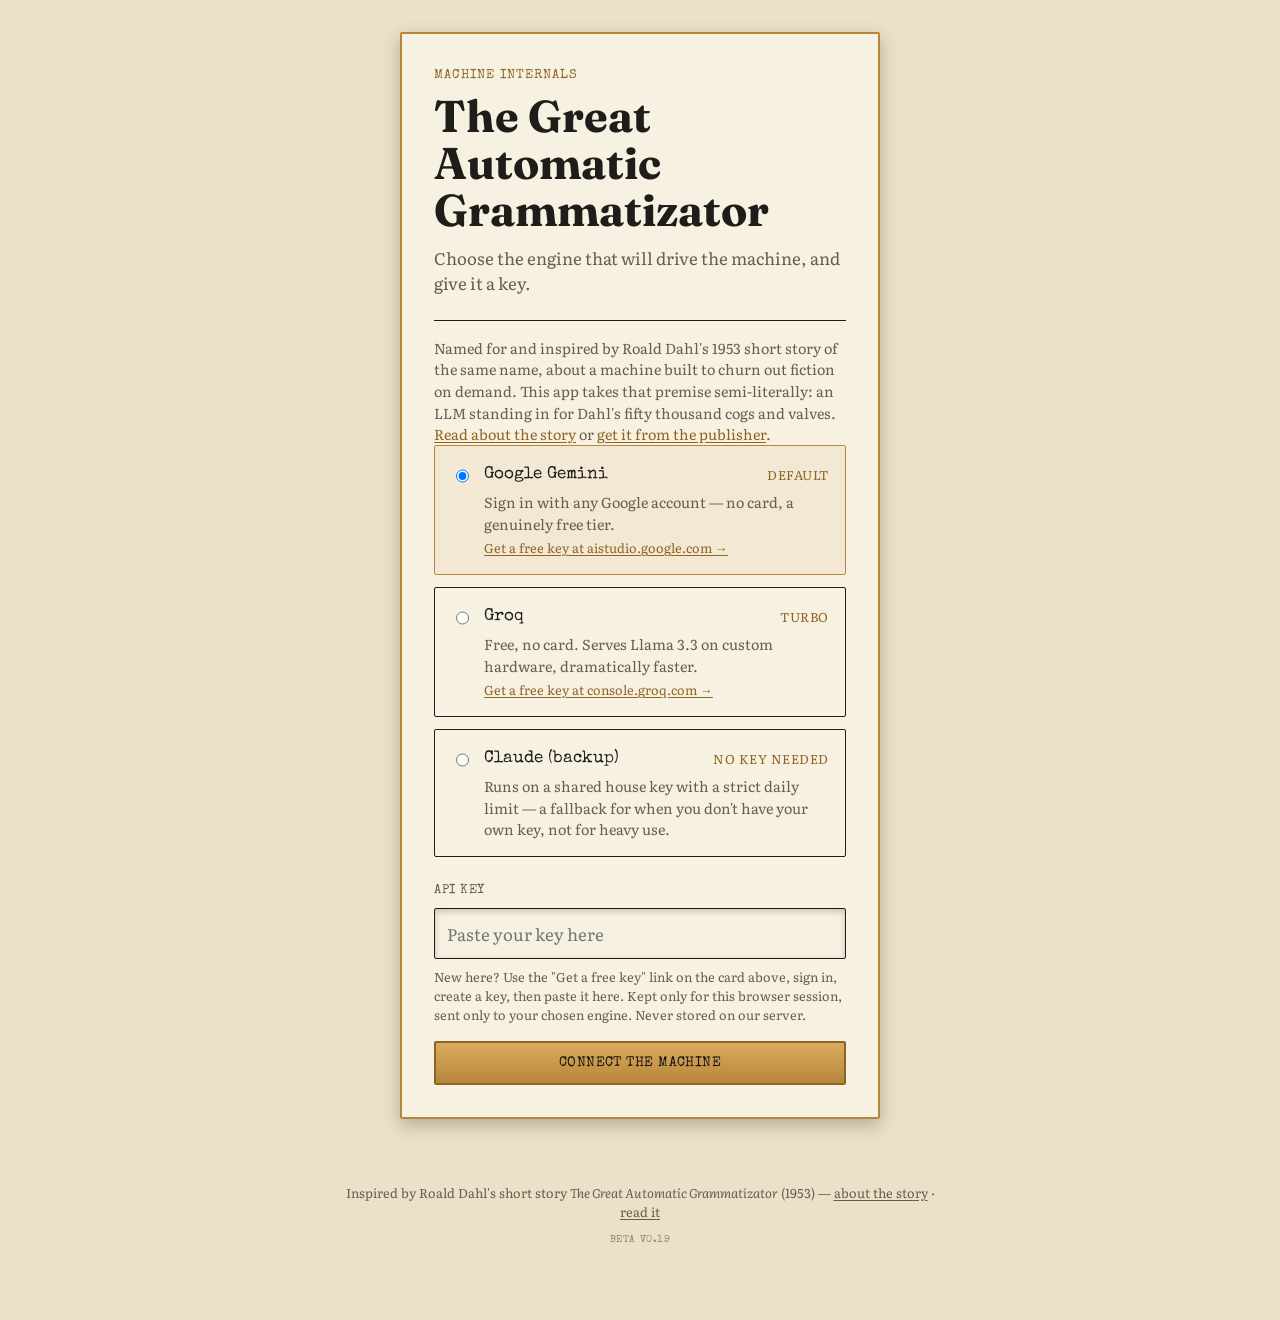
==== index.html @ 5793a264 "Move frontend files to repo root, matching the live deploy structure index.html, css/, js/, and asse" ====
<!doctype html>
<html lang="en">
<head>
<meta charset="utf-8">
<meta name="viewport" content="width=device-width, initial-scale=1">
<title>The Great Automatic Grammatizator</title>
<meta name="description" content="Pull the levers. Watch the machine write, line by line, in real time.">
<link rel="stylesheet" href="css/tokens.css">
<link rel="stylesheet" href="css/base.css">
<link rel="stylesheet" href="css/ignition.css">
<link rel="stylesheet" href="css/console.css">
<link rel="stylesheet" href="css/animations.css">
</head>
<body>

<!-- ============================================================ -->
<!-- SCREEN 1 — Engine connect                                     -->
<!-- ============================================================ -->
<main id="screen-connect" class="screen screen-connect" data-screen="connect">
  <div class="connect-card">
    <p class="eyebrow">Machine Internals</p>
    <h1 class="connect-title">The Great Automatic<br>Grammatizator</h1>
    <p class="connect-subtitle">Choose the engine that will drive the machine, and give it a key.</p>
    <p class="connect-inspo">Named for and inspired by Roald Dahl's 1953 short story of the same name, about a machine built to churn out fiction on demand. This app takes that premise semi-literally: an LLM standing in for Dahl's fifty thousand cogs and valves. <a href="https://en.wikipedia.org/wiki/The_Great_Automatic_Grammatizator" target="_blank" rel="noopener noreferrer">Read about the story</a> or <a href="https://www.penguin.co.uk/books/192016/the-great-automatic-grammatizator-a-roald-dahl-short-story-by-dahl-roald/9781405911153" target="_blank" rel="noopener noreferrer">get it from the publisher</a>.</p>

    <fieldset class="engine-choice" id="engine-choice">
      <legend class="visually-hidden">AI Engine</legend>

      <label class="engine-card" data-engine-card="gemini">
        <input type="radio" name="engine" value="gemini" checked>
        <span class="engine-card-name">Google Gemini</span>
        <span class="engine-card-tag">Default</span>
        <span class="engine-card-desc">Sign in with any Google account — no card, a genuinely free tier.
          <a class="engine-card-link" href="https://aistudio.google.com/apikey" target="_blank" rel="noopener noreferrer">Get a free key at aistudio.google.com &rarr;</a>
        </span>
      </label>

      <label class="engine-card" data-engine-card="groq">
        <input type="radio" name="engine" value="groq">
        <span class="engine-card-name">Groq</span>
        <span class="engine-card-tag">Turbo</span>
        <span class="engine-card-desc">Free, no card. Serves Llama 3.3 on custom hardware, dramatically faster.
          <a class="engine-card-link" href="https://console.groq.com/keys" target="_blank" rel="noopener noreferrer">Get a free key at console.groq.com &rarr;</a>
        </span>
      </label>

      <label class="engine-card" data-engine-card="claude">
        <input type="radio" name="engine" value="claude">
        <span class="engine-card-name">Claude (backup)</span>
        <span class="engine-card-tag">No key needed</span>
        <span class="engine-card-desc">Runs on a shared house key with a strict daily limit — a fallback for when you don't have your own key, not for heavy use.</span>
      </label>
    </fieldset>

    <label class="field" for="api-key-input" id="api-key-field">
      <span class="field-label">API Key</span>
      <input type="password" id="api-key-input" autocomplete="off" spellcheck="false" placeholder="Paste your key here">
      <span class="field-hint" id="api-key-hint">New here? Use the "Get a free key" link on the card above, sign in, create a key, then paste it here. Kept only for this browser session, sent only to your chosen engine. Never stored on our server.</span>
    </label>
    <p class="field-hint field-standalone-hint" id="claude-key-note" hidden>No key needed — the backup engine runs on a shared house key, limited to a strict daily quota. If it's exhausted, switch to Gemini or Groq with your own free key.</p>

    <p class="connect-error" id="connect-error" role="alert" hidden></p>

    <button type="button" class="btn btn-brass btn-block" id="btn-connect">Connect the Machine</button>
  </div>
</main>

<!-- ============================================================ -->
<!-- SCREEN 2 — Ignition onboarding                                -->
<!-- ============================================================ -->
<main id="screen-ignition" class="screen screen-ignition" data-screen="ignition" hidden>
  <div class="ignition-crt">
    <div class="ignition-scanlines" aria-hidden="true"></div>
    <div class="ignition-log" id="ignition-log" aria-live="polite"></div>

    <form class="ignition-form" id="ignition-form" hidden>
      <label class="ignition-field">
        <span class="ignition-prompt">NAME OF OPERATOR&colon;</span>
        <input type="text" id="operator-name-input" autocomplete="name" maxlength="80" required>
      </label>
      <label class="ignition-field">
        <span class="ignition-prompt">PUBLISHING AGENCY&colon;</span>
        <input type="text" id="agency-name-input" autocomplete="organization" maxlength="80" required>
      </label>
      <button type="submit" class="btn btn-ignition">Engage</button>
    </form>
  </div>
</main>

<!-- ============================================================ -->
<!-- SCREEN 3 — Console                                            -->
<!-- ============================================================ -->
<main id="screen-console" class="screen screen-console" data-screen="console" hidden>

  <header class="console-header">
    <div class="console-header-inner">
      <h1 class="console-title">The Great Automatic Grammatizator</h1>
      <div class="console-header-actions">
        <button type="button" class="lever-switch lever-switch--compact" id="btn-pull-lever" aria-label="Pull lever — begin composing">
          <span class="lever-switch-plate">
            <svg class="lever-switch-icon" id="lever-icon" viewBox="0 0 40 60" aria-hidden="true"><use href="assets/svg/lever.svg#lever"></use></svg>
          </span>
          <span class="lever-switch-label">Pull Lever</span>
        </button>
        <button type="button" class="btn btn-ghost btn-small" id="btn-forget-me">Forget Me</button>
      </div>
    </div>
  </header>

  <div class="console-main">

    <!-- Setup + auxiliary panels: an off-canvas drawer, not a grid column -- it
         overlays the manuscript while open and slides fully away once locked, so the
         manuscript actually reclaims the width rather than just being uncovered. -->
    <div class="setup-drawer-clip">
      <aside class="setup-drawer" id="setup-drawer">
        <div class="setup-drawer-scroll" id="setup-bank">

      <section class="panel panel-setup" aria-labelledby="panel-setup-heading">
        <h2 class="panel-heading" id="panel-setup-heading">Pre-Selector Buttons</h2>

        <label class="field" for="field-category">
          <span class="field-label">Category</span>
          <select id="field-category" data-field="category">
            <option>Historical</option>
            <option>Satirical</option>
            <option>Philosophical</option>
            <option>Political</option>
            <option>Romantic</option>
            <option>Erotic</option>
            <option selected>Humorous</option>
            <option>Straight</option>
          </select>
        </label>

        <label class="field" for="field-theme">
          <span class="field-label">Theme &amp; Setting</span>
          <select id="field-theme" data-field="theme_setting">
            <option>Army Life</option>
            <option>Pioneer Days</option>
            <option>Civil War</option>
            <option>World War</option>
            <option>Social Upheaval</option>
            <option selected>Wild West</option>
            <option>Country Life</option>
            <option>Childhood Memories</option>
            <option>Seafaring</option>
            <option>The Sea Bottom</option>
          </select>
        </label>

        <label class="field" for="field-style">
          <span class="field-label">Style &amp; Voice</span>
          <select id="field-style" data-field="style_voice">
            <option>Classical</option>
            <option selected>Whimsical</option>
            <option>Racy</option>
            <option>Hard-Boiled</option>
            <option>Stream-of-Consciousness</option>
            <option>Gothic &amp; Dense</option>
            <option>Lyrical</option>
          </select>
        </label>

        <label class="field" for="field-ending">
          <span class="field-label">Ending</span>
          <select id="field-ending" data-field="ending">
            <option selected>Happy &amp; Resolved</option>
            <option>Tragic &amp; Heartbreaking</option>
            <option>A Mind-Bending Plot Twist</option>
            <option>An Unresolved Cliffhanger</option>
          </select>
        </label>

        <label class="field field-slider" for="field-wordage">
          <span class="field-label">Approximate Wordage <output id="wordage-output">1500</output></span>
          <input type="range" id="field-wordage" data-field="target_words" min="500" max="10000" step="250" value="1500">
        </label>

        <label class="field" for="field-custom">
          <span class="field-label">Mandatory Details <span class="field-optional">(optional)</span></span>
          <input type="text" id="field-custom" data-field="custom_elements" maxlength="280" placeholder="e.g. a talking clockwork owl">
        </label>
      </section>

      <aside class="panel panel-auxiliary" aria-labelledby="panel-auxiliary-heading">
        <h2 class="panel-heading" id="panel-auxiliary-heading">Auxiliary Attachment</h2>

        <label class="field" for="field-characters">
          <span class="field-label">Cast</span>
          <select id="field-characters" data-field="characters">
            <option selected>A Lone Protagonist</option>
            <option>A Pair (Allies or Rivals)</option>
            <option>An Ensemble Cast</option>
          </select>
        </label>

        <label class="field" for="field-pov">
          <span class="field-label">Point of View</span>
          <select id="field-pov" data-field="pov">
            <option selected>First Person</option>
            <option>Third Person Limited</option>
            <option>Third Person Omniscient</option>
            <option>Second Person (Novelty)</option>
          </select>
        </label>

        <label class="field" for="field-tense">
          <span class="field-label">Tense</span>
          <select id="field-tense" data-field="tense">
            <option selected>Past Tense</option>
            <option>Present Tense</option>
          </select>
        </label>

        <label class="field" for="field-era">
          <span class="field-label">Era</span>
          <select id="field-era" data-field="setting_era">
            <option selected>Victorian</option>
            <option>Interwar</option>
            <option>Contemporary</option>
            <option>Far Future</option>
          </select>
        </label>

        <label class="field" for="field-audience">
          <span class="field-label">Audience</span>
          <select id="field-audience" data-field="audience">
            <option>Children's</option>
            <option>Young Adult</option>
            <option selected>Adult</option>
          </select>
        </label>

        <label class="field" for="field-structure">
          <span class="field-label">Structure</span>
          <select id="field-structure" data-field="structure">
            <option selected>Single Unbroken Scene</option>
            <option>Chaptered Sketch</option>
          </select>
        </label>
      </aside>

        </div><!-- /setup-drawer-scroll (#setup-bank) -->
      </aside><!-- /setup-drawer -->
    </div><!-- /setup-drawer-clip -->

    <!-- The manuscript slot: paper feeds out here, continuously, once composing --
         a full-width sibling of the drawer, not one of its columns, so it actually
         widens once the drawer retracts. -->
    <section class="manuscript-slot" aria-labelledby="manuscript-heading">
      <h2 class="visually-hidden" id="manuscript-heading">Manuscript</h2>
      <div class="manuscript-paper" id="manuscript-paper">
        <p class="manuscript-placeholder" id="manuscript-placeholder">Set the pre-selectors, then pull the lever.</p>
        <div class="manuscript-letterhead" id="manuscript-letterhead" hidden>
          <p class="manuscript-agency" id="manuscript-agency"></p>
          <p class="manuscript-byline" id="manuscript-byline"></p>
        </div>
        <div class="manuscript-text" id="manuscript-text" aria-live="polite"><span id="manuscript-text-content"></span><span class="write-head" id="manuscript-write-head" hidden></span></div>
        <p class="manuscript-status" id="manuscript-status" hidden></p>
        <a href="#" class="manuscript-status-link" id="switch-engine-link" hidden>Switch engines &rarr;</a>
      </div>

      <div class="manuscript-actions">
        <button type="button" class="btn btn-ghost" id="btn-pause" hidden>Pause</button>
        <button type="button" class="btn btn-ghost" id="btn-stop" hidden>Stop</button>
        <button type="button" class="btn btn-brass" id="btn-bind-archive" hidden>Bind &amp; Archive (PDF)</button>
        <button type="button" class="btn btn-ghost" id="btn-new-manuscript" hidden>New Manuscript</button>
      </div>
      <p class="console-error" id="console-error" role="alert" hidden></p>
    </section>

    <!-- Continuous dials: always live, even mid-composition -->
    <section class="panel panel-dials" aria-labelledby="panel-dials-heading">
      <h2 class="panel-heading" id="panel-dials-heading">Continuous Adjusters</h2>

      <div class="dial-lcd" id="dial-lcd" aria-hidden="true">
        <div class="dial-lcd-idle" id="dial-lcd-idle">
          <span class="dial-lcd-bar"></span>
          <span class="dial-lcd-bar"></span>
          <span class="dial-lcd-bar"></span>
          <span class="dial-lcd-bar"></span>
          <span class="dial-lcd-bar"></span>
          <span class="dial-lcd-bar"></span>
        </div>
        <div class="dial-progress" id="dial-progress" hidden>
          <span class="dial-progress-label">Recalibrating…</span>
          <div class="dial-progress-track"><div class="dial-progress-fill" id="dial-progress-fill"></div></div>
        </div>
      </div>

      <div class="dial-group dial-group-stops">
        <p class="dial-group-label">Organ Stops</p>

        <div class="stop-quality">
          <p class="stop-quality-label">Tension</p>
          <div class="stop-row">
            <label class="stop-toggle"><input type="checkbox" data-stop="ticking_clock"><span class="stop-toggle-knob" aria-hidden="true"></span><span class="stop-toggle-label">Ticking Clock</span></label>
            <label class="stop-toggle"><input type="checkbox" data-stop="physical_danger"><span class="stop-toggle-knob" aria-hidden="true"></span><span class="stop-toggle-label">Physical Danger</span></label>
            <label class="stop-toggle"><input type="checkbox" data-stop="withheld_information"><span class="stop-toggle-knob" aria-hidden="true"></span><span class="stop-toggle-label">Withheld Information</span></label>
            <label class="stop-toggle"><input type="checkbox" data-stop="escalating_stakes"><span class="stop-toggle-knob" aria-hidden="true"></span><span class="stop-toggle-label">Escalating Stakes</span></label>
          </div>
        </div>

        <div class="stop-quality">
          <p class="stop-quality-label">Surprise</p>
          <div class="stop-row">
            <label class="stop-toggle"><input type="checkbox" data-stop="sudden_reversal"><span class="stop-toggle-knob" aria-hidden="true"></span><span class="stop-toggle-label">Sudden Reversal</span></label>
            <label class="stop-toggle"><input type="checkbox" data-stop="hidden_identity"><span class="stop-toggle-knob" aria-hidden="true"></span><span class="stop-toggle-label">Hidden Identity</span></label>
            <label class="stop-toggle"><input type="checkbox" data-stop="left_field_detail"><span class="stop-toggle-knob" aria-hidden="true"></span><span class="stop-toggle-label">Left-Field Detail</span></label>
            <label class="stop-toggle"><input type="checkbox" data-stop="broken_expectation"><span class="stop-toggle-knob" aria-hidden="true"></span><span class="stop-toggle-label">Broken Expectation</span></label>
          </div>
        </div>

        <div class="stop-quality">
          <p class="stop-quality-label">Humour</p>
          <div class="stop-row">
            <label class="stop-toggle"><input type="checkbox" data-stop="deadpan_understatement"><span class="stop-toggle-knob" aria-hidden="true"></span><span class="stop-toggle-label">Deadpan Understatement</span></label>
            <label class="stop-toggle"><input type="checkbox" data-stop="slapstick_mishap"><span class="stop-toggle-knob" aria-hidden="true"></span><span class="stop-toggle-label">Slapstick Mishap</span></label>
            <label class="stop-toggle"><input type="checkbox" data-stop="wordplay_wit"><span class="stop-toggle-knob" aria-hidden="true"></span><span class="stop-toggle-label">Wordplay &amp; Wit</span></label>
            <label class="stop-toggle"><input type="checkbox" data-stop="absurd_juxtaposition"><span class="stop-toggle-knob" aria-hidden="true"></span><span class="stop-toggle-label">Absurd Juxtaposition</span></label>
          </div>
        </div>

        <div class="stop-quality">
          <p class="stop-quality-label">Pathos</p>
          <div class="stop-row">
            <label class="stop-toggle"><input type="checkbox" data-stop="vulnerable_confession"><span class="stop-toggle-knob" aria-hidden="true"></span><span class="stop-toggle-label">Vulnerable Confession</span></label>
            <label class="stop-toggle"><input type="checkbox" data-stop="quiet_loss"><span class="stop-toggle-knob" aria-hidden="true"></span><span class="stop-toggle-label">Quiet Loss</span></label>
            <label class="stop-toggle"><input type="checkbox" data-stop="unspoken_longing"><span class="stop-toggle-knob" aria-hidden="true"></span><span class="stop-toggle-label">Unspoken Longing</span></label>
            <label class="stop-toggle"><input type="checkbox" data-stop="small_kindness"><span class="stop-toggle-knob" aria-hidden="true"></span><span class="stop-toggle-label">Small Kindness</span></label>
          </div>
        </div>

        <div class="stop-quality">
          <p class="stop-quality-label">Mystery</p>
          <div class="stop-row">
            <label class="stop-toggle"><input type="checkbox" data-stop="unanswered_question"><span class="stop-toggle-knob" aria-hidden="true"></span><span class="stop-toggle-label">Unanswered Question</span></label>
            <label class="stop-toggle"><input type="checkbox" data-stop="strange_detail"><span class="stop-toggle-knob" aria-hidden="true"></span><span class="stop-toggle-label">Strange Detail</span></label>
            <label class="stop-toggle"><input type="checkbox" data-stop="unreliable_narration"><span class="stop-toggle-knob" aria-hidden="true"></span><span class="stop-toggle-label">Unreliable Narration</span></label>
            <label class="stop-toggle"><input type="checkbox" data-stop="ominous_omen"><span class="stop-toggle-knob" aria-hidden="true"></span><span class="stop-toggle-label">Ominous Omen</span></label>
          </div>
        </div>
      </div>

      <div class="dial-group dial-group-pedals">
        <p class="dial-group-label">Foot Pedals</p>
        <div class="dial-row">
          <label class="pedal" for="dial-passion">
            <span class="dial-name">Passion</span>
            <input type="range" id="dial-passion" data-dial="passion" min="0" max="10" value="2">
          </label>
          <label class="pedal" for="dial-intensity">
            <span class="dial-name">Intensity</span>
            <input type="range" id="dial-intensity" data-dial="intensity" min="0" max="10" value="3">
          </label>
        </div>
        <p class="safety-governor" id="safety-governor">
          <span class="safety-governor-light" aria-hidden="true"></span>
          Safety Governor — Engaged
        </p>
      </div>
    </section>

  </div><!-- /console-main -->

</main>

<!-- Signature ignition→console transition overlay -->
<div id="machine-transition" class="machine-transition" aria-hidden="true"></div>

<div class="toast" id="toast" role="status" aria-live="polite" hidden></div>

<footer class="app-footer">
  <p class="app-footer-inspo">
    Inspired by Roald Dahl's short story <em>The Great Automatic Grammatizator</em> (1953) —
    <a href="https://en.wikipedia.org/wiki/The_Great_Automatic_Grammatizator" target="_blank" rel="noopener noreferrer">about the story</a> ·
    <a href="https://www.penguin.co.uk/books/192016/the-great-automatic-grammatizator-a-roald-dahl-short-story-by-dahl-roald/9781405911153" target="_blank" rel="noopener noreferrer">read it</a>
  </p>
  <p class="build-tag" id="build-tag">Beta v0.19</p>
</footer>

<script src="js/state.js"></script>
<script src="js/api.js"></script>
<script src="js/composer.js"></script>
<script src="js/screens/engine-connect.js"></script>
<script src="js/screens/ignition-onboarding.js"></script>
<script src="js/screens/console.js"></script>
<script src="js/main.js"></script>
</body>
</html>
---- css/tokens.css ----
/* Design tokens for The Great Automatic Grammatizator.
   One deliberate identity — an aged brass-and-parchment machine console — rather than
   a light/dark toggle: the steampunk workshop look is the point, not a mode to escape. */

:root {
  /* ---- Palette -------------------------------------------------------- */
  --color-parchment:       #ede0c8;
  --color-parchment-dark:  #ddcda8;
  --color-parchment-shadow:#c9b98f;

  --color-iron:      #1f1d1a;
  --color-iron-soft:  #2c2925;
  --color-iron-panel: #171512;

  --color-brass:       #b8863b;
  --color-brass-light: #d9ab5c;
  --color-brass-dark:  #8f6526;

  --color-patina:  #5b8a76;
  --color-valve-glow: #d98a2b;
  --color-valve-glow-soft: rgba(217, 138, 43, 0.35);

  --color-rust: #a63d40;
  --color-slate: #655e53; /* darkened from #6b6459 -- that was 4.48:1 on --color-parchment,
    just under WCAG AA's 4.5:1 for body text (e.g. the connect screen's intro paragraph);
    this clears it at ~4.9:1 while staying visually almost identical */
  --color-slate-light: #948c7d;

  --color-paper-white: #f7f1e1;

  /* ---- Semantic aliases ------------------------------------------------ */
  --bg-console:        var(--color-parchment);
  --bg-panel:          var(--color-paper-white);
  --bg-ignition:       var(--color-iron-panel);
  --text-primary:      var(--color-iron);
  --text-secondary:    var(--color-slate);
  --text-on-dark:      var(--color-brass-light);
  --border-etched:     var(--color-iron);
  --accent-brass:      var(--color-brass);
  --accent-patina:     var(--color-patina);
  --accent-danger:     var(--color-rust);
  --glow-valve:        var(--color-valve-glow);

  /* ---- Type -------------------------------------------------------------
     Fraunces: display, used sparingly (title, screen headings).
     Special Elite: mechanical labels, ignition boot text, lever/dial captions.
     Literata: the manuscript itself — long-form reading face. */
  --font-display: "Fraunces", "Iowan Old Style", Georgia, serif;
  --font-mechanical: "Special Elite", "Courier New", monospace;
  --font-body: "Literata", Georgia, "Times New Roman", serif;

  --text-xs:   clamp(0.72rem, 0.68rem + 0.2vw, 0.8rem);
  --text-sm:   clamp(0.82rem, 0.78rem + 0.2vw, 0.9rem);
  --text-base: clamp(0.95rem, 0.9rem + 0.25vw, 1.05rem);
  --text-md:   clamp(1.1rem, 1rem + 0.4vw, 1.3rem);
  --text-lg:   clamp(1.4rem, 1.2rem + 0.8vw, 1.9rem);
  --text-xl:   clamp(1.9rem, 1.5rem + 1.6vw, 2.9rem);

  /* ---- Spacing (4px base) ------------------------------------------------ */
  --space-1: 0.25rem;
  --space-2: 0.5rem;
  --space-3: 0.75rem;
  --space-4: 1rem;
  --space-5: 1.5rem;
  --space-6: 2rem;
  --space-7: 3rem;
  --space-8: 4.5rem;

  /* ---- Structure ---------------------------------------------------------- */
  --drawer-width: 340px; /* the off-canvas setup drawer's own width, referenced by
    the manuscript placeholder too so its text doesn't render underneath the drawer */
  --radius-rivet: 2px;    /* almost-sharp — this is a riveted machine, not a soft app */
  --radius-gauge: 50%;
  --border-hairline: 1px solid var(--color-iron);
  --border-brass: 2px solid var(--color-brass);

  --shadow-panel: 0 6px 18px rgba(31, 29, 26, 0.28);
  --shadow-inset: inset 0 2px 6px rgba(31, 29, 26, 0.25);
  --shadow-glow: 0 0 14px var(--color-valve-glow-soft);

  /* ---- Motion --------------------------------------------------------------
     Character reveal pace originally derived from ~220wpm adult reading speed
     (220 words/min * ~5.5 chars/word ≈ 1210 chars/min ≈ 50ms/char); bumped 25%
     faster on request -- 48ms * 0.75 = 36ms, ≈293wpm. */
  --pace-char-ms: 36;
  --duration-quick: 180ms;
  --duration-standard: 420ms;
  --duration-signature: 1100ms;
  --ease-mechanical: cubic-bezier(0.34, 1.56, 0.64, 1); /* slight overshoot, like a lever settling */
  --ease-standard: cubic-bezier(0.4, 0, 0.2, 1);

  /* ---- Layering --------------------------------------------------------- */
  --z-console: 1;
  --z-panel-lock: 5;
  --z-console-header: 6;
  --z-ignition: 10;
  --z-transition-overlay: 20;
  --z-toast: 30;
}

/* Reduced-motion is read once in JS (state.js) to branch behavior for JS-driven
   animation; this custom property lets pure-CSS keyframes key off the same signal. */
@media (prefers-reduced-motion: reduce) {
  :root {
    --duration-quick: 1ms;
    --duration-standard: 1ms;
    --duration-signature: 1ms;
  }
}
---- css/base.css ----
/* Reset, font loading, and base typography. */

@font-face {
  font-family: "Fraunces";
  src: url("../assets/fonts/Fraunces/Fraunces-Regular.woff2") format("woff2");
  font-weight: 400;
  font-style: normal;
  font-display: swap;
}
@font-face {
  font-family: "Fraunces";
  src: url("../assets/fonts/Fraunces/Fraunces-Bold.woff2") format("woff2");
  font-weight: 700;
  font-style: normal;
  font-display: swap;
}
@font-face {
  font-family: "Special Elite";
  src: url("../assets/fonts/SpecialElite/SpecialElite-Regular.woff2") format("woff2");
  font-weight: 400;
  font-style: normal;
  font-display: swap;
}
@font-face {
  font-family: "Literata";
  src: url("../assets/fonts/Literata/Literata-Regular.woff2") format("woff2");
  font-weight: 400;
  font-style: normal;
  font-display: swap;
}
@font-face {
  font-family: "Literata";
  src: url("../assets/fonts/Literata/Literata-SemiBold.woff2") format("woff2");
  font-weight: 600;
  font-style: normal;
  font-display: swap;
}
@font-face {
  font-family: "Literata";
  src: url("../assets/fonts/Literata/Literata-Italic.woff2") format("woff2");
  font-weight: 400;
  font-style: italic;
  font-display: swap;
}

*, *::before, *::after {
  box-sizing: border-box;
}

html {
  color-scheme: light;
  /* This app commits to one illustrated identity rather than following the OS
     light/dark preference — see tokens.css. */
}

body {
  margin: 0;
  min-height: 100vh;
  background: var(--bg-console);
  color: var(--text-primary);
  font-family: var(--font-body);
  font-size: var(--text-base);
  line-height: 1.5;
  -webkit-font-smoothing: antialiased;
  overflow-x: hidden;
}

h1, h2, h3, p, figure {
  margin: 0;
}

button {
  font-family: inherit;
  color: inherit;
  cursor: pointer;
}

input, select, button, textarea {
  font-family: inherit;
  font-size: inherit;
}

/* iOS auto-zooms on focus if a text input computes under 16px. */
input, select, textarea {
  font-size: max(var(--text-base), 16px);
}

img, svg {
  display: block;
  max-width: 100%;
}

a {
  color: var(--color-brass-dark);
}

/* ---- Focus ---------------------------------------------------------- */
:focus {
  outline: none;
}
:focus-visible {
  outline: 3px solid var(--color-valve-glow);
  outline-offset: 2px;
  border-radius: var(--radius-rivet);
}

/* ---- Utilities -------------------------------------------------------- */
.visually-hidden {
  position: absolute;
  width: 1px;
  height: 1px;
  padding: 0;
  margin: -1px;
  overflow: hidden;
  clip: rect(0, 0, 0, 0);
  white-space: nowrap;
  border: 0;
}

.screen {
  min-height: 100vh;
  width: 100%;
}

/* Any component class that sets its own `display` (`.btn`, `.ignition-form`, etc.)
   silently outranks the browser default `[hidden] { display: none }` rule, since both
   are equal-specificity author-stylesheet-vs-UA-stylesheet rules and ours loads later.
   Without this, toggling the `hidden` property leaves the element visually visible.
   This is deliberately global and !important — `hidden` must always mean hidden. */
[hidden] {
  display: none !important;
}

/* Global horizontal-scroll guard: wide content (the manuscript slot, panels) must
   scroll internally, never the page body. */
.scroll-x {
  overflow-x: auto;
  -webkit-overflow-scrolling: touch;
}

/* Sits in normal document flow after whichever screen is visible -- reachable by
   scrolling down, never fixed/overlapping content. */
.app-footer {
  max-width: 640px;
  margin: 0 auto;
  padding: var(--space-6) var(--space-4) var(--space-8);
  text-align: center;
  font-size: var(--text-xs);
  color: var(--text-secondary, #8a8272);
}
.app-footer a {
  color: inherit;
  text-decoration: underline;
  text-underline-offset: 2px;
}
.app-footer a:hover,
.app-footer a:focus-visible {
  color: var(--color-brass-dark);
}

/* Lives inside .app-footer now (was a separate floating corner tag that turned out
   too easy to miss entirely) -- bump the number by hand each iteration. */
.build-tag {
  margin: var(--space-3) 0 0;
  font-family: var(--font-mechanical, monospace);
  font-size: 10px;
  letter-spacing: 0.06em;
  text-transform: uppercase;
  color: var(--text-secondary, #8a8272);
  opacity: 0.7;
}
---- css/ignition.css ----
/* Screen 2 — the ignition/boot sequence: the machine's electronic brain waking up.
   Dark, brass-phosphor glow (not a generic green terminal — same brass family as the
   console, this is the same machine, a different layer of it). */

.screen-ignition {
  background: var(--bg-ignition);
  display: flex;
  align-items: center;
  justify-content: center;
  padding: var(--space-5);
}

.ignition-crt {
  position: relative;
  width: min(640px, 100%);
  min-height: 360px;
  padding: var(--space-6);
  background: radial-gradient(ellipse at 50% 30%, #201b12 0%, var(--bg-ignition) 75%);
  border: 1px solid var(--color-brass-dark);
  border-radius: 6px;
  box-shadow: 0 0 40px rgba(217, 138, 43, 0.15), inset 0 0 60px rgba(0, 0, 0, 0.6);
  overflow: hidden;
}

.ignition-scanlines {
  position: absolute;
  inset: 0;
  pointer-events: none;
  background: repeating-linear-gradient(
    to bottom,
    rgba(217, 138, 43, 0.05) 0px,
    rgba(217, 138, 43, 0.05) 1px,
    transparent 2px,
    transparent 3px
  );
  mix-blend-mode: screen;
}

.ignition-log {
  font-family: var(--font-mechanical);
  font-size: var(--text-sm);
  line-height: 1.9;
  color: var(--color-brass-light);
  text-shadow: 0 0 6px var(--color-valve-glow-soft);
  white-space: pre-wrap;
  min-height: 4em;
}

.ignition-log .boot-cursor {
  display: inline-block;
  width: 0.55em;
  height: 1em;
  background: var(--color-brass-light);
  vertical-align: text-bottom;
  margin-left: 2px;
}

.ignition-form {
  margin-top: var(--space-6);
  display: grid;
  gap: var(--space-5);
}

.ignition-field {
  display: block;
}

.ignition-prompt {
  display: block;
  font-family: var(--font-mechanical);
  font-size: var(--text-sm);
  color: var(--color-brass-light);
  text-shadow: 0 0 6px var(--color-valve-glow-soft);
  margin-bottom: var(--space-2);
  letter-spacing: 0.03em;
}

.ignition-field input {
  width: 100%;
  min-height: 44px;
  padding: var(--space-2) 0;
  background: transparent;
  border: none;
  border-bottom: 2px solid var(--color-brass-dark);
  color: var(--color-paper-white);
  font-family: var(--font-mechanical);
  font-size: var(--text-base);
  caret-color: var(--color-valve-glow);
}
.ignition-field input:focus-visible {
  border-bottom-color: var(--color-valve-glow);
  outline: none;
}

.btn-ignition {
  justify-self: start;
  background: transparent;
  border: 2px solid var(--color-brass);
  color: var(--color-brass-light);
  font-family: var(--font-mechanical);
  text-transform: uppercase;
  letter-spacing: 0.08em;
  padding: var(--space-3) var(--space-6);
  border-radius: var(--radius-rivet);
  min-height: 44px;
}
.btn-ignition:hover {
  background: rgba(217, 138, 43, 0.12);
}
---- css/console.css ----
/* Engine-connect + Console screens — the "daylight" parchment-and-brass register.
   (The ignition/boot screen is dark and lives in ignition.css.) */

/* ---- Shared form primitives -------------------------------------------- */

.field {
  display: block;
  margin-bottom: var(--space-4);
}

.field-label {
  display: flex;
  justify-content: space-between;
  gap: var(--space-2);
  font-family: var(--font-mechanical);
  font-size: var(--text-xs);
  letter-spacing: 0.04em;
  text-transform: uppercase;
  color: var(--text-secondary);
  margin-bottom: var(--space-2);
}

.field-optional {
  text-transform: none;
  letter-spacing: normal;
  opacity: 0.7;
}

.field-hint {
  display: block;
  margin-top: var(--space-2);
  font-size: var(--text-xs);
  color: var(--text-secondary);
}

.field-standalone-hint {
  margin: calc(-1 * var(--space-2)) 0 var(--space-4);
}

.field select,
.field input[type="text"],
.field input[type="password"] {
  width: 100%;
  padding: var(--space-3);
  min-height: 44px;
  background: var(--bg-panel);
  border: var(--border-hairline);
  border-radius: var(--radius-rivet);
  color: var(--text-primary);
  box-shadow: var(--shadow-inset);
}

.field select {
  appearance: none;
  background-image: linear-gradient(45deg, transparent 50%, var(--color-iron) 50%),
                     linear-gradient(135deg, var(--color-iron) 50%, transparent 50%);
  background-position: calc(100% - 18px) center, calc(100% - 12px) center;
  background-size: 6px 6px, 6px 6px;
  background-repeat: no-repeat;
}

/* ---- Range inputs — styled as brass dials, shared across screens ------- */

input[type="range"] {
  -webkit-appearance: none;
  appearance: none;
  width: 100%;
  height: 28px;
  background: transparent;
  min-height: 44px;
  padding-block: 8px;
}

input[type="range"]::-webkit-slider-runnable-track {
  height: 6px;
  background: var(--color-iron);
  border-radius: 3px;
  box-shadow: var(--shadow-inset);
}
input[type="range"]::-moz-range-track {
  height: 6px;
  background: var(--color-iron);
  border-radius: 3px;
}
input[type="range"]::-webkit-slider-thumb {
  -webkit-appearance: none;
  width: 22px;
  height: 22px;
  margin-top: -8px;
  border-radius: 50%;
  background: radial-gradient(circle at 35% 30%, var(--color-brass-light), var(--color-brass-dark));
  border: 2px solid var(--color-iron);
  box-shadow: 0 2px 4px rgba(0, 0, 0, 0.4);
  cursor: grab;
}
input[type="range"]::-moz-range-thumb {
  width: 22px;
  height: 22px;
  border-radius: 50%;
  background: radial-gradient(circle at 35% 30%, var(--color-brass-light), var(--color-brass-dark));
  border: 2px solid var(--color-iron);
  cursor: grab;
}
input[type="range"]:disabled::-webkit-slider-thumb {
  background: var(--color-slate-light);
  cursor: not-allowed;
}
input[type="range"]:focus-visible::-webkit-slider-thumb {
  outline: 3px solid var(--color-valve-glow);
  outline-offset: 2px;
}

.field-slider output {
  font-family: var(--font-mechanical);
  color: var(--color-brass-dark);
}

/* ---- Buttons ------------------------------------------------------------ */

.btn {
  display: inline-flex;
  align-items: center;
  justify-content: center;
  gap: var(--space-2);
  min-height: 44px;
  padding: var(--space-3) var(--space-5);
  border: var(--border-brass);
  border-radius: var(--radius-rivet);
  background: var(--bg-panel);
  font-family: var(--font-mechanical);
  font-size: var(--text-sm);
  letter-spacing: 0.03em;
  text-transform: uppercase;
  transition: transform var(--duration-quick) var(--ease-standard),
              box-shadow var(--duration-quick) var(--ease-standard);
}
.btn:hover { transform: translateY(-1px); box-shadow: var(--shadow-panel); }
.btn:active { transform: translateY(0); }
.btn:disabled { opacity: 0.5; cursor: not-allowed; transform: none; box-shadow: none; }

.btn-brass {
  background: linear-gradient(180deg, var(--color-brass-light), var(--color-brass));
  color: var(--color-iron-panel);
  border-color: var(--color-brass-dark);
}
.btn-ghost {
  background: transparent;
  border-color: var(--color-slate-light);
  color: var(--text-secondary);
}
.btn-block { width: 100%; }
.btn-small { min-height: 36px; padding: var(--space-2) var(--space-4); font-size: var(--text-xs); }

/* The lever — deliberately not a .btn. A real toggle switch mounted on its own
   plate, not a labeled pill button: it's the one big physical control in the whole
   console, and should read as an object, not chrome. Rest position is upright;
   engaging it throws the handle down and it STAYS thrown (no spring-back) until
   the drawer housing it retracts, or a new manuscript resets it. */
.lever-switch {
  display: flex;
  flex-direction: column;
  align-items: center;
  gap: var(--space-2);
  width: 100%;
  min-height: 44px;
  padding: var(--space-2) 0;
  background: transparent;
  border: none;
  cursor: pointer;
}
.lever-switch:disabled { opacity: 0.5; cursor: not-allowed; }

.lever-switch-plate {
  position: relative;
  display: flex;
  align-items: flex-end;
  justify-content: center;
  width: 96px;
  height: 112px;
  padding-bottom: var(--space-3);
  background: linear-gradient(180deg, var(--color-iron-soft), var(--color-iron-panel));
  border: var(--border-hairline);
  border-radius: var(--radius-rivet);
  box-shadow: var(--shadow-inset), 0 2px 4px rgba(0, 0, 0, 0.35);
  overflow: hidden;
}
.lever-switch-plate::before {
  content: "";
  position: absolute;
  inset: 6px;
  border: 1px dashed rgba(184, 134, 59, 0.3);
  border-radius: 2px;
  pointer-events: none;
}
.lever-switch-plate::after {
  /* corner rivets */
  content: "";
  position: absolute;
  inset: 0;
  background:
    radial-gradient(circle 2px at 10px 10px, var(--color-brass), transparent 2.2px),
    radial-gradient(circle 2px at calc(100% - 10px) 10px, var(--color-brass), transparent 2.2px);
  pointer-events: none;
}

.lever-switch-icon {
  width: 46px;
  height: 68px;
  transform-origin: 50% 92%;
  transition: transform var(--duration-standard) var(--ease-mechanical);
}
.lever-switch:hover:not(:disabled) .lever-switch-icon {
  transform: rotate(-8deg);
}
.lever-switch.is-engaged .lever-switch-icon {
  transform: rotate(55deg);
}

.lever-switch-label {
  font-family: var(--font-mechanical);
  font-size: var(--text-xs);
  letter-spacing: 0.08em;
  text-transform: uppercase;
  color: var(--color-brass-dark);
}

/* Same control, shrunk and turned sideways to sit in the fixed header next to
   Forget Me -- icon on the left, label beside it, rather than the full-size plate
   with the label stacked underneath. */
.lever-switch--compact {
  flex-direction: row;
  width: auto;
  min-height: 36px;
  gap: var(--space-2);
}
.lever-switch--compact .lever-switch-plate {
  width: 30px;
  height: 36px;
  padding-bottom: var(--space-1);
}
.lever-switch--compact .lever-switch-icon {
  width: 16px;
  height: 24px;
}

/* ---- Screen 1: Engine connect -------------------------------------------- */

.screen-connect {
  display: flex;
  align-items: center;
  justify-content: center;
  padding: var(--space-6) var(--space-4);
}

.connect-card {
  width: min(480px, 100%);
  background: var(--bg-panel);
  border: var(--border-brass);
  border-radius: var(--radius-rivet);
  box-shadow: var(--shadow-panel);
  padding: var(--space-6);
}

.eyebrow {
  font-family: var(--font-mechanical);
  font-size: var(--text-xs);
  letter-spacing: 0.08em;
  text-transform: uppercase;
  color: var(--color-brass-dark);
  margin-bottom: var(--space-2);
}

.connect-title {
  font-family: var(--font-display);
  font-weight: 700;
  font-size: var(--text-xl);
  line-height: 1.05;
  margin-bottom: var(--space-3);
}

.connect-subtitle {
  color: var(--text-secondary);
  margin-bottom: var(--space-5);
}

.connect-inspo {
  font-size: var(--text-sm);
  color: var(--text-secondary);
  border-top: var(--border-hairline);
  padding-top: var(--space-4);
  margin: var(--space-5) 0 0;
}
.connect-inspo a {
  color: var(--color-brass-dark);
  text-decoration: underline;
  text-underline-offset: 2px;
}
.connect-inspo a:hover,
.connect-inspo a:focus-visible {
  color: var(--color-brass);
}

.engine-choice {
  border: 0;
  padding: 0;
  margin: 0 0 var(--space-5);
  display: grid;
  gap: var(--space-3);
}

.engine-card {
  display: grid;
  grid-template-columns: auto 1fr auto;
  gap: var(--space-1) var(--space-3);
  padding: var(--space-4);
  border: var(--border-hairline);
  border-radius: var(--radius-rivet);
  cursor: pointer;
  transition: border-color var(--duration-quick) var(--ease-standard),
              background var(--duration-quick) var(--ease-standard);
}
.engine-card:has(input:checked) {
  border-color: var(--color-brass);
  background: rgba(184, 134, 59, 0.08);
}
.engine-card input { grid-row: 1; }
.engine-card-name {
  grid-column: 2; grid-row: 1;
  font-family: var(--font-mechanical);
  font-weight: 400;
}
.engine-card-tag {
  grid-column: 3; grid-row: 1;
  font-size: var(--text-xs);
  color: var(--color-brass-dark);
  text-transform: uppercase;
  letter-spacing: 0.04em;
  align-self: center;
}
.engine-card-desc {
  grid-column: 2 / 4; grid-row: 2;
  font-size: var(--text-sm);
  color: var(--text-secondary);
}

.engine-card-link {
  display: inline-block;
  margin-top: var(--space-1);
  font-size: var(--text-xs);
  color: var(--color-brass-dark);
  text-decoration: underline;
  text-underline-offset: 2px;
}
.engine-card-link:hover,
.engine-card-link:focus-visible {
  color: var(--color-brass);
}

.connect-error, .console-error {
  color: var(--color-rust);
  font-size: var(--text-sm);
  margin: var(--space-3) 0;
}

/* ---- Screen 3: Console ---------------------------------------------------- */

.screen-console {
  padding: 0 var(--space-4) var(--space-7);
  max-width: 1200px;
  margin: 0 auto;
}

/* Fixed so Pull Lever and Forget Me are always reachable, not just before the
   reader scrolls down -- the inner wrapper keeps its content aligned with the rest
   of the console (which is capped at the same max-width) while the bar itself
   spans the full viewport width behind it. */
.console-header {
  position: fixed;
  top: 0;
  left: 0;
  right: 0;
  z-index: var(--z-console-header);
  background: var(--bg-console);
  border-bottom: var(--border-hairline);
}
.console-header-inner {
  display: flex;
  align-items: center;
  justify-content: space-between;
  flex-wrap: wrap;
  gap: var(--space-3);
  max-width: 1200px;
  margin: 0 auto;
  padding: var(--space-3) var(--space-4);
}

.console-header-actions {
  display: flex;
  align-items: center;
  gap: var(--space-4);
}

.console-title {
  font-family: var(--font-display);
  font-weight: 700;
  font-size: var(--text-lg);
}

/* Clears the fixed header -- generous rather than hair-thin, since the header can
   wrap onto two lines on narrow viewports. */
.console-main {
  margin-top: 92px;
  display: grid;
  grid-template-columns: minmax(0, 1fr) minmax(240px, 300px);
  gap: var(--space-5);
  align-items: start;
  position: relative;
  /* Explicit, not just implicitly lower than the fixed header by virtue of z-index:
     auto -- makes "header stacks above the main area" a real, readable rule instead
     of an accident of the auto-vs-explicit stacking algorithm. */
  z-index: var(--z-console);
}

.panel {
  background: var(--bg-panel);
  border: var(--border-hairline);
  border-radius: var(--radius-rivet);
  padding: var(--space-5);
  box-shadow: var(--shadow-panel);
}

.panel-heading {
  font-family: var(--font-mechanical);
  font-size: var(--text-xs);
  letter-spacing: 0.06em;
  text-transform: uppercase;
  color: var(--color-brass-dark);
  border-bottom: 1px solid var(--color-parchment-shadow);
  padding-bottom: var(--space-3);
  margin-bottom: var(--space-4);
}

/* setup-drawer is a true off-canvas overlay, not a grid column — it covers the
   manuscript column while open and slides fully away once locked, so the
   manuscript actually reclaims that width rather than merely being uncovered in
   place. .setup-drawer-clip is a dedicated clipping box (not applied to
   console-main itself, which would also clip the manuscript/dials panels' own
   box-shadows) sized to the drawer's own footprint — without it, no fixed
   translateX% reliably clears the viewport at every scroll position. */
.setup-drawer-clip {
  position: absolute;
  inset: 0;
  overflow: hidden;
  pointer-events: none;
  z-index: var(--z-panel-lock);
}

.setup-drawer {
  position: absolute;
  inset: 0;
  width: min(var(--drawer-width), 100%);
  display: flex;
  flex-direction: column;
  background: var(--bg-panel);
  border: var(--border-hairline);
  border-right: var(--border-brass);
  border-radius: var(--radius-rivet);
  box-shadow: var(--shadow-panel);
  pointer-events: auto;
  transform: translateX(0);
  transition: transform var(--duration-standard) var(--ease-mechanical);
}
.setup-drawer.is-locked {
  transform: translateX(-105%);
  pointer-events: none;
}

.setup-drawer-scroll {
  flex: 1 1 auto;
  overflow-y: auto;
  padding: var(--space-5);
  display: grid;
  gap: var(--space-5);
}

.manuscript-slot {
  min-height: 420px;
}

/* A bounded box, not an infinitely-growing one: text fills the visible area on its
   own first, and only once it actually overflows does the box itself scroll (see
   followWriteHead() in console.js) -- the reader's eye stays in one place on screen
   instead of the whole page creeping downward as the manuscript grows. */
.manuscript-paper {
  background: var(--bg-panel);
  border: var(--border-hairline);
  border-radius: var(--radius-rivet);
  box-shadow: var(--shadow-panel);
  padding: var(--space-6);
  height: min(620px, 65vh);
  overflow-y: auto;
  overscroll-behavior: contain;
  clip-path: polygon(
    0% 1.5%, 3% 0%, 9% 1%, 15% 0.2%, 22% 1.2%, 30% 0%, 38% 1%, 46% 0.3%,
    54% 1.1%, 62% 0%, 70% 1%, 78% 0.2%, 86% 1.2%, 93% 0%, 100% 1.5%,
    100% 100%, 0% 100%
  );
}

/* The off-canvas setup drawer overlays this card's own left --drawer-width while
   unlocked (see .setup-drawer) -- without this offset the placeholder text rendered
   entirely underneath it and was never actually visible on screen. */
.manuscript-placeholder {
  color: var(--text-secondary);
  font-style: italic;
  font-family: var(--font-body);
  margin-left: var(--drawer-width);
}

.manuscript-letterhead {
  border-bottom: 2px solid var(--color-brass);
  padding-bottom: var(--space-3);
  margin-bottom: var(--space-4);
}
.manuscript-agency {
  font-family: var(--font-display);
  font-weight: 700;
  font-size: var(--text-md);
}
.manuscript-byline {
  font-family: var(--font-body);
  font-style: italic;
  color: var(--text-secondary);
  font-size: var(--text-sm);
}

.manuscript-text {
  font-family: var(--font-body);
  font-size: var(--text-base);
  line-height: 1.7;
  white-space: pre-wrap;
}

.manuscript-text .beat-line {
  display: block;
}

.manuscript-text .write-head {
  display: inline-block;
  width: 0.5em;
  height: 1em;
  vertical-align: text-bottom;
  background: var(--color-brass-dark);
  margin-left: 1px;
}

.manuscript-status {
  margin-top: var(--space-4);
  font-family: var(--font-mechanical);
  font-size: var(--text-xs);
  color: var(--color-brass-dark);
  letter-spacing: 0.04em;
  text-transform: uppercase;
}
.manuscript-status.is-concluded {
  color: var(--color-patina);
}
.manuscript-status.is-jammed {
  color: var(--color-rust);
}
.manuscript-status.is-paused {
  color: var(--color-slate);
}

/* Shown right under the status line for rate_limited/engine_overloaded errors --
   a real inline link, not a separate boxed button, so it reads as part of the
   sentence the jammed message just made. */
.manuscript-status-link {
  display: block;
  margin-top: var(--space-2);
  font-family: var(--font-mechanical);
  font-size: var(--text-xs);
  letter-spacing: 0.04em;
  color: var(--color-brass-dark);
  text-decoration: underline;
  text-underline-offset: 2px;
}
.manuscript-status-link:hover,
.manuscript-status-link:focus-visible {
  color: var(--color-brass);
}

/* A small lo-fi LCD readout above the organ stops: idles as a made-up "the machine
   is ticking over" equalizer when nothing's changing, and swaps to the real
   dial-change progress bar the instant a dial moves. Never an empty gap either way. */
.dial-lcd {
  position: relative;
  height: 40px;
  margin-bottom: var(--space-5);
  padding: 0 var(--space-3);
  display: flex;
  align-items: center;
  background: var(--color-iron);
  border-radius: 4px;
  box-shadow: var(--shadow-inset);
}

.dial-lcd-idle {
  display: flex;
  align-items: center;
  justify-content: center;
  gap: 4px;
  width: 100%;
  height: 100%;
}
/* Dormant by default (no animation) -- flat low bars, like an LCD with no signal.
   Only actually ticks over once the lever's pulled and the machine is composing;
   .dial-lcd.is-active is toggled by console.js. */
.dial-lcd-bar {
  width: 4px;
  height: 60%;
  border-radius: 1px;
  background: linear-gradient(180deg, var(--color-valve-glow), var(--color-brass-dark));
  transform-origin: bottom;
  opacity: 0.35;
  transform: scaleY(0.3);
  transition: opacity var(--duration-standard) var(--ease-standard);
}
.dial-lcd.is-active .dial-lcd-bar {
  opacity: 0.75;
  animation: dial-lcd-bounce 1.1s ease-in-out infinite;
}
.dial-lcd-bar:nth-child(1) { animation-delay: -1.0s; }
.dial-lcd-bar:nth-child(2) { animation-delay: -0.7s; }
.dial-lcd-bar:nth-child(3) { animation-delay: -0.4s; }
.dial-lcd-bar:nth-child(4) { animation-delay: -0.9s; }
.dial-lcd-bar:nth-child(5) { animation-delay: -0.2s; }
.dial-lcd-bar:nth-child(6) { animation-delay: -0.55s; }

/* Shows the real, composer.js-computed wait between moving a dial and its effect
   landing (structurally two beats out — see console.js) rather than hiding it. */
.dial-progress {
  width: 100%;
}
.dial-progress-label {
  display: block;
  font-family: var(--font-mechanical);
  font-size: var(--text-xs);
  color: var(--color-brass-dark);
  text-transform: uppercase;
  letter-spacing: 0.05em;
  margin-bottom: var(--space-2);
}
.dial-progress-track {
  height: 6px;
  background: var(--color-iron);
  border-radius: 3px;
  box-shadow: var(--shadow-inset);
  overflow: hidden;
}
.dial-progress-fill {
  height: 100%;
  width: 0%;
  background: linear-gradient(90deg, var(--color-brass-dark), var(--color-valve-glow));
}

.dial-group {
  margin-bottom: var(--space-5);
}
.dial-group-label {
  font-family: var(--font-mechanical);
  font-size: var(--text-xs);
  color: var(--text-secondary);
  text-transform: uppercase;
  letter-spacing: 0.05em;
  margin-bottom: var(--space-3);
}
.dial-row {
  display: grid;
  gap: var(--space-4);
}
.dial, .pedal {
  display: block;
}
.dial-name {
  display: block;
  font-family: var(--font-mechanical);
  font-size: var(--text-xs);
  margin-bottom: var(--space-1);
}

.pedal input[type="range"]::-webkit-slider-thumb {
  border-radius: var(--radius-rivet);
  width: 26px;
  height: 16px;
  background: linear-gradient(180deg, var(--color-slate-light), var(--color-iron-soft));
}

.dial-group-pedals[data-inert="true"] .pedal {
  opacity: 0.55;
}
.dial-group-stops[data-inert="true"] .stop-toggle {
  opacity: 0.55;
  pointer-events: none;
}

/* Organ stops: discrete pull-toggles, one per named technique, grouped under each
   quality -- a real organ stop is a binary pull, not a dial, and naming the specific
   technique gives both the reader and the model something concrete to engage with. */
.stop-quality {
  margin-bottom: var(--space-4);
}
.stop-quality:last-child {
  margin-bottom: 0;
}
.stop-quality-label {
  font-family: var(--font-mechanical);
  font-size: var(--text-xs);
  color: var(--text-secondary);
  margin-bottom: var(--space-2);
}
/* One row per stop, knob on the left, its name beside it -- reads as an actual bank
   of organ stops, not a row of pill buttons. */
.stop-row {
  display: flex;
  flex-direction: column;
  gap: var(--space-2);
}
.stop-toggle {
  display: flex;
  align-items: center;
  gap: var(--space-2);
  min-height: 44px; /* was ~19px -- well under the touch-target guideline the rest
    of the app otherwise honors (.btn is min-height:44px too), and there are 20 of
    these packed into one panel */
  cursor: pointer;
}
.stop-toggle input {
  position: absolute;
  opacity: 0;
  width: 1px;
  height: 1px;
  pointer-events: none;
}
.stop-toggle-knob {
  flex-shrink: 0;
  width: 14px;
  height: 14px;
  border-radius: 50%;
  background: radial-gradient(circle at 35% 30%, var(--color-iron-soft), var(--color-iron) 70%);
  border: 1px solid var(--color-slate);
  box-shadow: var(--shadow-inset);
  transition: background var(--duration-quick) var(--ease-standard),
              border-color var(--duration-quick) var(--ease-standard),
              box-shadow var(--duration-quick) var(--ease-standard),
              transform var(--duration-quick) var(--ease-standard);
}
.stop-toggle-label {
  font-family: var(--font-mechanical);
  font-size: var(--text-xs);
  color: var(--text-secondary);
  transition: color var(--duration-quick) var(--ease-standard);
}
.stop-toggle:hover .stop-toggle-knob {
  border-color: var(--color-brass-dark);
}
/* "Pulled": the knob lifts slightly and lights up amber, like a real stop drawn out. */
.stop-toggle input:checked + .stop-toggle-knob {
  background: radial-gradient(circle at 35% 30%, var(--color-valve-glow), var(--color-brass-dark) 75%);
  border-color: var(--color-brass);
  box-shadow: 0 0 5px var(--color-valve-glow), var(--shadow-inset);
  transform: scale(1.15);
}
.stop-toggle input:checked + .stop-toggle-knob + .stop-toggle-label {
  color: var(--color-brass-dark);
}
.stop-toggle input:focus-visible + .stop-toggle-knob {
  outline: 2px solid var(--color-brass);
  outline-offset: 2px;
}

.safety-governor {
  display: flex;
  align-items: center;
  gap: var(--space-2);
  margin-top: var(--space-4);
  font-family: var(--font-mechanical);
  font-size: var(--text-xs);
  color: var(--text-secondary);
  letter-spacing: 0.03em;
}
.safety-governor-light {
  width: 8px;
  height: 8px;
  border-radius: 50%;
  background: var(--color-valve-glow);
  box-shadow: var(--shadow-glow);
  flex: none;
}

/* Bind & Archive / New Manuscript — actions on the manuscript itself, placed right
   under the card they act on rather than as a disconnected page-level footer. */
.manuscript-actions {
  display: flex;
  flex-wrap: wrap;
  gap: var(--space-4);
  justify-content: center;
  margin-top: var(--space-5);
}

.console-error {
  text-align: center;
}

/* ---- Responsive: the drawer becomes a full-width sheet, dials drop below the
   manuscript, on narrow viewports ------------------------------------------- */
@media (max-width: 900px) {
  .console-main {
    grid-template-columns: 1fr;
  }
  .setup-drawer {
    width: 100%;
  }
  .manuscript-placeholder {
    /* The drawer covers the whole card's width here, so nothing in it is visible
       anyway until it's locked away -- reset the offset rather than leave a
       340px margin that would just overflow this width instead. */
    margin-left: 0;
  }
}

@media (max-width: 560px) {
  /* The header wraps to two lines below this width -- give the content below it
     more clearance so nothing starts out hidden underneath. */
  .console-main {
    margin-top: 132px;
  }
}
---- css/animations.css ----
/* Keyframes + motion overrides. The signature ignition→console transition and the
   character-by-character manuscript reveal are driven from JS (composer.js / main.js)
   via the Web Animations API, with genuinely different reduced-motion code paths —
   this file covers CSS-only ambient/decorative motion and its reduced-motion opt-outs. */

@keyframes ignition-flicker {
  0%, 100% { opacity: 1; }
  92% { opacity: 1; }
  93% { opacity: 0.82; }
  94% { opacity: 1; }
  97% { opacity: 0.9; }
  98% { opacity: 1; }
}

@keyframes scanline-drift {
  from { background-position: 0 0; }
  to { background-position: 0 6px; }
}

@keyframes cursor-blink {
  0%, 45% { opacity: 1; }
  50%, 95% { opacity: 0; }
  100% { opacity: 1; }
}

@keyframes gauge-jitter {
  0%, 100% { transform: rotate(0deg); }
  25% { transform: rotate(-6deg); }
  75% { transform: rotate(6deg); }
}

@keyframes dial-lcd-bounce {
  0%, 100% { transform: scaleY(0.35); }
  50% { transform: scaleY(1); }
}

.ignition-crt {
  animation: ignition-flicker 6s ease-in-out infinite;
}
.ignition-scanlines {
  animation: scanline-drift 0.4s linear infinite;
}
.ignition-log .boot-cursor,
.manuscript-text .write-head {
  animation: cursor-blink 1s steps(1) infinite;
}

.manuscript-status.is-composing::before {
  content: "";
  display: inline-block;
  width: 10px;
  height: 10px;
  margin-right: var(--space-2);
  border: 2px solid var(--color-brass-dark);
  border-top-color: transparent;
  border-radius: 50%;
  animation: gauge-jitter 900ms var(--ease-standard) infinite;
  vertical-align: -1px;
}

/* Fixed-position overlay used for the ignition→console signature transition.
   Its actual keyframes are driven by element.animate() in JS so the reduced-motion
   branch can be a structurally different animation, not just a faster one. */
.machine-transition {
  position: fixed;
  inset: 0;
  z-index: var(--z-transition-overlay);
  pointer-events: none;
  opacity: 0;
}

.toast {
  position: fixed;
  left: 50%;
  bottom: var(--space-6);
  transform: translateX(-50%);
  z-index: var(--z-toast);
  background: var(--color-iron);
  color: var(--color-paper-white);
  font-family: var(--font-mechanical);
  font-size: var(--text-sm);
  padding: var(--space-3) var(--space-5);
  border-radius: var(--radius-rivet);
  border: 1px solid var(--color-brass);
  box-shadow: var(--shadow-panel);
}

@media (prefers-reduced-motion: reduce) {
  .ignition-crt { animation: none; }
  .ignition-scanlines { animation: none; opacity: 0.4; }
  .manuscript-status.is-composing::before { animation: none; border-top-color: var(--color-brass-dark); }
  .dial-lcd-bar { animation: none; transform: scaleY(0.6); }
}
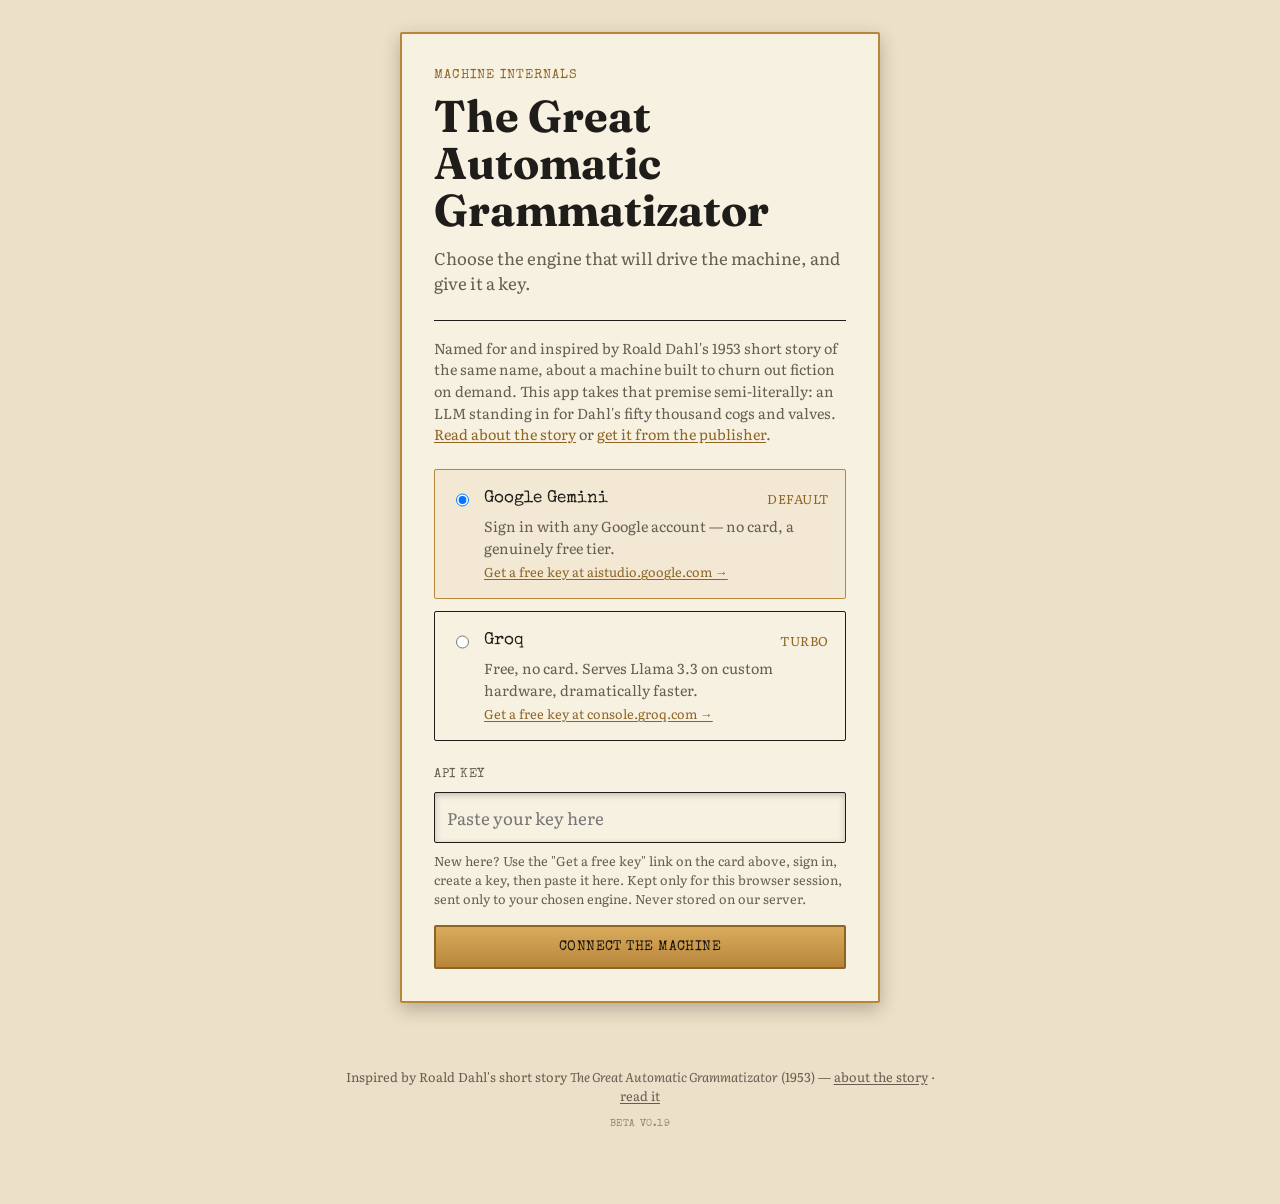
==== commit fe572e98: "Remove the Claude backup engine entirely Turned out claude.ai subscriptions and API access are bille" ====
--- a/index.html
+++ b/index.html
@@ -44,12 +44,6 @@
         </span>
       </label>
 
-      <label class="engine-card" data-engine-card="claude">
-        <input type="radio" name="engine" value="claude">
-        <span class="engine-card-name">Claude (backup)</span>
-        <span class="engine-card-tag">No key needed</span>
-        <span class="engine-card-desc">Runs on a shared house key with a strict daily limit — a fallback for when you don't have your own key, not for heavy use.</span>
-      </label>
     </fieldset>
 
     <label class="field" for="api-key-input" id="api-key-field">
@@ -57,7 +51,6 @@
       <input type="password" id="api-key-input" autocomplete="off" spellcheck="false" placeholder="Paste your key here">
       <span class="field-hint" id="api-key-hint">New here? Use the "Get a free key" link on the card above, sign in, create a key, then paste it here. Kept only for this browser session, sent only to your chosen engine. Never stored on our server.</span>
     </label>
-    <p class="field-hint field-standalone-hint" id="claude-key-note" hidden>No key needed — the backup engine runs on a shared house key, limited to a strict daily quota. If it's exhausted, switch to Gemini or Groq with your own free key.</p>
 
     <p class="connect-error" id="connect-error" role="alert" hidden></p>
 
--- a/css/console.css
+++ b/css/console.css
@@ -288,7 +288,7 @@
   color: var(--text-secondary);
   border-top: var(--border-hairline);
   padding-top: var(--space-4);
-  margin: var(--space-5) 0 0;
+  margin: var(--space-5) 0 var(--space-5);
 }
 .connect-inspo a {
   color: var(--color-brass-dark);
@@ -679,7 +679,7 @@
   display: grid;
   gap: var(--space-4);
 }
-.dial, .pedal {
+.pedal {
   display: block;
 }
 .dial-name {
@@ -818,13 +818,35 @@
   .console-main {
     grid-template-columns: 1fr;
   }
+
+  /* On desktop the drawer is a fixed-width absolute overlay that only ever
+     covers a sliver of the manuscript column, leaving the dials panel's own
+     grid column untouched. Below this width .console-main collapses to one
+     column, so manuscript and dials stack vertically -- but the drawer's
+     inset:0 still stretched it to match .console-main's FULL stacked height
+     (manuscript + dials combined), silently covering the dials panel entirely
+     until the lever was pulled. Confirmed live via an iframe viewport test
+     (window resize doesn't work in this sandbox): elementFromPoint at the
+     Continuous Adjusters heading's own coordinates returned .panel-setup, not
+     the dials panel underneath it -- not a hypothetical, an actual dead zone.
+     Fix: drop the absolute-overlay mechanism here entirely and let the drawer
+     take its own place in normal flow instead, so it only ever occupies its
+     own content's height and the dials panel sits reachable right after it. */
+  .setup-drawer-clip {
+    position: static;
+    overflow: visible;
+  }
   .setup-drawer {
+    position: static;
     width: 100%;
+    transform: none !important;
+  }
+  .setup-drawer.is-locked {
+    display: none;
   }
   .manuscript-placeholder {
-    /* The drawer covers the whole card's width here, so nothing in it is visible
-       anyway until it's locked away -- reset the offset rather than leave a
-       340px margin that would just overflow this width instead. */
+    /* The drawer sits above the manuscript in normal flow here (not overlaying
+       it), so there's nothing to clear -- reset the desktop offset. */
     margin-left: 0;
   }
 }
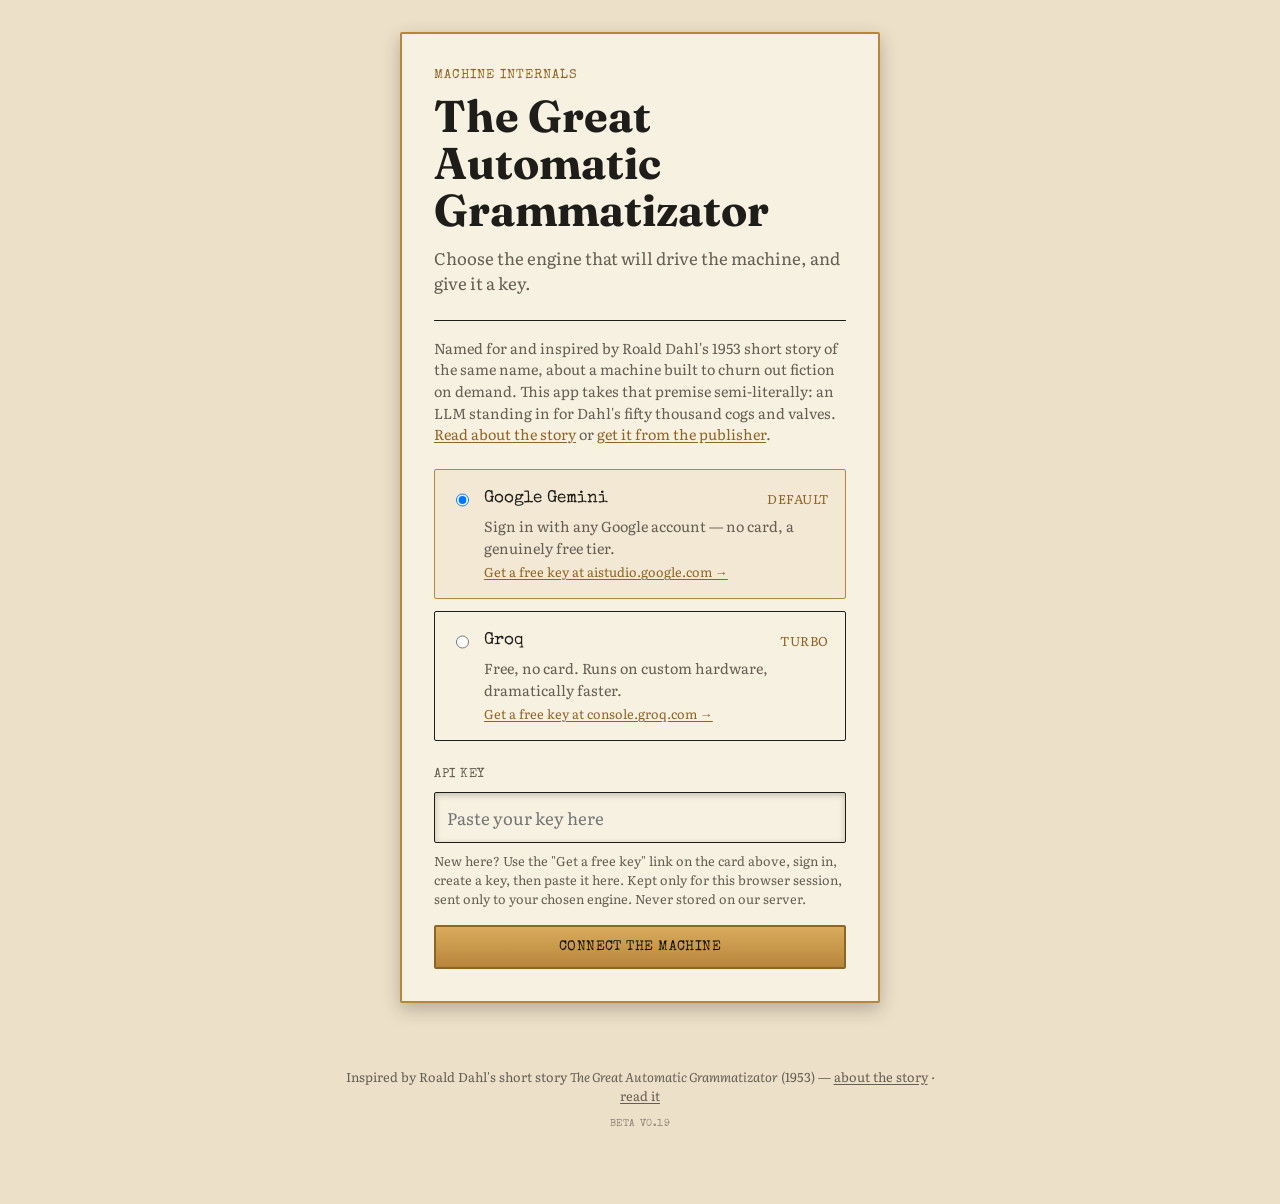
==== commit 65506bb0: "Reliability & quality overhaul, plus the auto-title feature Two pieces of previously-uncommitted wor" ====
--- a/index.html
+++ b/index.html
@@ -39,7 +39,7 @@
         <input type="radio" name="engine" value="groq">
         <span class="engine-card-name">Groq</span>
         <span class="engine-card-tag">Turbo</span>
-        <span class="engine-card-desc">Free, no card. Serves Llama 3.3 on custom hardware, dramatically faster.
+        <span class="engine-card-desc">Free, no card. Runs on custom hardware, dramatically faster.
           <a class="engine-card-link" href="https://console.groq.com/keys" target="_blank" rel="noopener noreferrer">Get a free key at console.groq.com &rarr;</a>
         </span>
       </label>
@@ -246,6 +246,7 @@
       <div class="manuscript-paper" id="manuscript-paper">
         <p class="manuscript-placeholder" id="manuscript-placeholder">Set the pre-selectors, then pull the lever.</p>
         <div class="manuscript-letterhead" id="manuscript-letterhead" hidden>
+          <p class="manuscript-title" id="manuscript-title" hidden></p>
           <p class="manuscript-agency" id="manuscript-agency"></p>
           <p class="manuscript-byline" id="manuscript-byline"></p>
         </div>
@@ -258,6 +259,7 @@
         <button type="button" class="btn btn-ghost" id="btn-pause" hidden>Pause</button>
         <button type="button" class="btn btn-ghost" id="btn-stop" hidden>Stop</button>
         <button type="button" class="btn btn-brass" id="btn-bind-archive" hidden>Bind &amp; Archive (PDF)</button>
+        <button type="button" class="btn btn-brass" id="btn-try-again" hidden>Try Again</button>
         <button type="button" class="btn btn-ghost" id="btn-new-manuscript" hidden>New Manuscript</button>
       </div>
       <p class="console-error" id="console-error" role="alert" hidden></p>
--- a/css/console.css
+++ b/css/console.css
@@ -522,6 +522,17 @@
   padding-bottom: var(--space-3);
   margin-bottom: var(--space-4);
 }
+/* Only shown once the machine has actually titled the manuscript (after
+   composition finishes) -- absent while writing is still in progress, so the
+   letterhead doesn't visibly jump when it arrives a moment later. */
+.manuscript-title {
+  font-family: var(--font-display);
+  font-weight: 700;
+  font-size: var(--text-lg);
+  color: var(--color-brass);
+  margin-bottom: var(--space-1);
+}
+
 .manuscript-agency {
   font-family: var(--font-display);
   font-weight: 700;
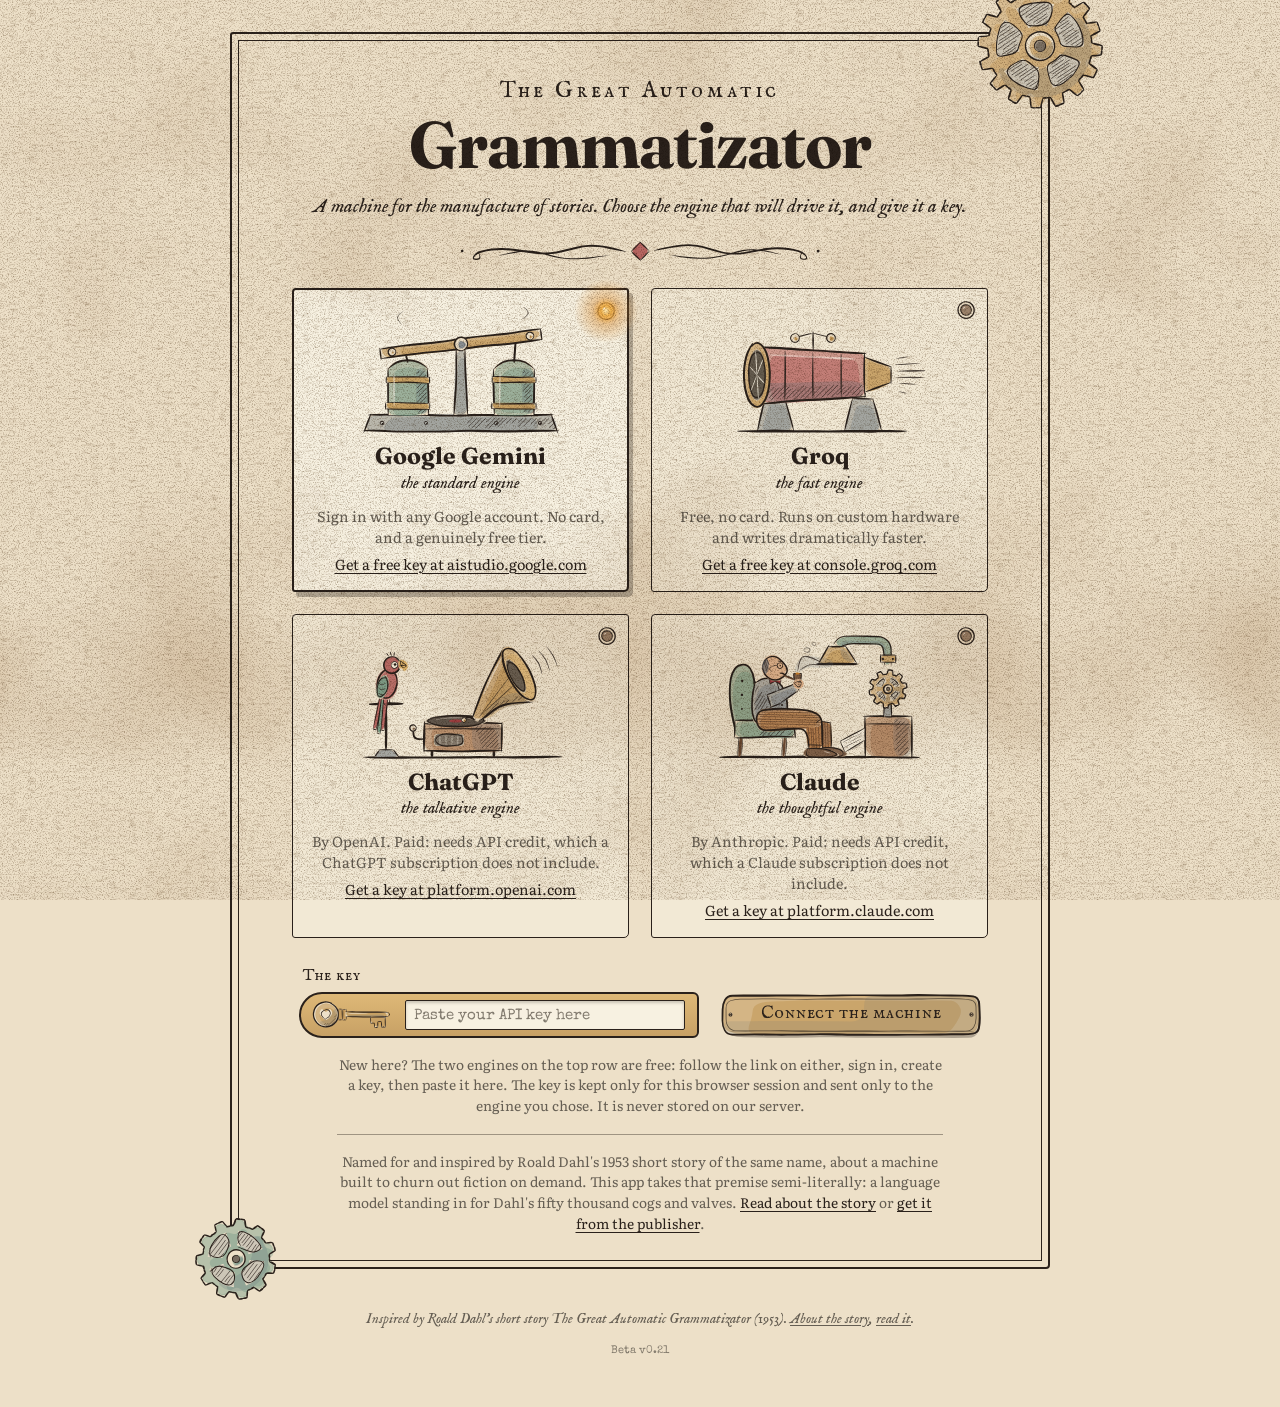
==== commit b12dd6fd: "Redraw the app as a pen-and-watercolour machine; four engines (v0.21) The console is now one drawing" ====
--- a/index.html
+++ b/index.html
@@ -4,117 +4,184 @@
 <meta charset="utf-8">
 <meta name="viewport" content="width=device-width, initial-scale=1">
 <title>The Great Automatic Grammatizator</title>
-<meta name="description" content="Pull the levers. Watch the machine write, line by line, in real time.">
+<meta name="description" content="Pull the lever. Watch the machine write, line by line, in real time.">
 <link rel="stylesheet" href="css/tokens.css">
+<link rel="stylesheet" href="css/layout.css">
 <link rel="stylesheet" href="css/base.css">
+<link rel="stylesheet" href="css/connect.css">
 <link rel="stylesheet" href="css/ignition.css">
+<link rel="stylesheet" href="css/stage.css">
 <link rel="stylesheet" href="css/console.css">
 <link rel="stylesheet" href="css/animations.css">
 </head>
 <body>
 
 <!-- ============================================================ -->
-<!-- SCREEN 1 — Engine connect                                     -->
+<!-- SCREEN 1: Engine connect, drawn as a title page               -->
 <!-- ============================================================ -->
 <main id="screen-connect" class="screen screen-connect" data-screen="connect">
-  <div class="connect-card">
-    <p class="eyebrow">Machine Internals</p>
-    <h1 class="connect-title">The Great Automatic<br>Grammatizator</h1>
-    <p class="connect-subtitle">Choose the engine that will drive the machine, and give it a key.</p>
-    <p class="connect-inspo">Named for and inspired by Roald Dahl's 1953 short story of the same name, about a machine built to churn out fiction on demand. This app takes that premise semi-literally: an LLM standing in for Dahl's fifty thousand cogs and valves. <a href="https://en.wikipedia.org/wiki/The_Great_Automatic_Grammatizator" target="_blank" rel="noopener noreferrer">Read about the story</a> or <a href="https://www.penguin.co.uk/books/192016/the-great-automatic-grammatizator-a-roald-dahl-short-story-by-dahl-roald/9781405911153" target="_blank" rel="noopener noreferrer">get it from the publisher</a>.</p>
+  <div class="frontispiece">
+    <img class="frontispiece-cog frontispiece-cog--a" src="assets/svg/parts/cog-a.svg" alt="">
+    <img class="frontispiece-cog frontispiece-cog--b" src="assets/svg/parts/cog-b.svg" alt="">
+
+    <h1 class="connect-title"><span class="connect-title-small">The Great Automatic</span> Grammatizator</h1>
+    <p class="connect-subtitle">A machine for the manufacture of stories. Choose the engine that will drive it, and give it a key.</p>
+    <img class="flourish" src="assets/svg/parts/flourish.svg" alt="">
 
     <fieldset class="engine-choice" id="engine-choice">
       <legend class="visually-hidden">AI Engine</legend>
 
       <label class="engine-card" data-engine-card="gemini">
         <input type="radio" name="engine" value="gemini" checked>
+        <img class="engine-card-art" src="assets/svg/parts/engine-gemini.svg" alt="">
         <span class="engine-card-name">Google Gemini</span>
-        <span class="engine-card-tag">Default</span>
-        <span class="engine-card-desc">Sign in with any Google account — no card, a genuinely free tier.
-          <a class="engine-card-link" href="https://aistudio.google.com/apikey" target="_blank" rel="noopener noreferrer">Get a free key at aistudio.google.com &rarr;</a>
+        <span class="engine-card-tag">the standard engine</span>
+        <span class="engine-card-desc">Sign in with any Google account. No card, and a genuinely free tier.
+          <a class="engine-card-link" href="https://aistudio.google.com/apikey" target="_blank" rel="noopener noreferrer">Get a free key at aistudio.google.com</a>
         </span>
       </label>
 
       <label class="engine-card" data-engine-card="groq">
         <input type="radio" name="engine" value="groq">
+        <img class="engine-card-art" src="assets/svg/parts/engine-groq.svg" alt="">
         <span class="engine-card-name">Groq</span>
-        <span class="engine-card-tag">Turbo</span>
-        <span class="engine-card-desc">Free, no card. Runs on custom hardware, dramatically faster.
-          <a class="engine-card-link" href="https://console.groq.com/keys" target="_blank" rel="noopener noreferrer">Get a free key at console.groq.com &rarr;</a>
+        <span class="engine-card-tag">the fast engine</span>
+        <span class="engine-card-desc">Free, no card. Runs on custom hardware and writes dramatically faster.
+          <a class="engine-card-link" href="https://console.groq.com/keys" target="_blank" rel="noopener noreferrer">Get a free key at console.groq.com</a>
         </span>
       </label>
 
+      <label class="engine-card" data-engine-card="openai">
+        <input type="radio" name="engine" value="openai">
+        <img class="engine-card-art" src="assets/svg/parts/engine-openai.svg" alt="">
+        <span class="engine-card-name">ChatGPT</span>
+        <span class="engine-card-tag">the talkative engine</span>
+        <span class="engine-card-desc">By OpenAI. Paid: needs API credit, which a ChatGPT subscription does not include.
+          <a class="engine-card-link" href="https://platform.openai.com/api-keys" target="_blank" rel="noopener noreferrer">Get a key at platform.openai.com</a>
+        </span>
+      </label>
+
+      <label class="engine-card" data-engine-card="claude">
+        <input type="radio" name="engine" value="claude">
+        <img class="engine-card-art" src="assets/svg/parts/engine-claude.svg" alt="">
+        <span class="engine-card-name">Claude</span>
+        <span class="engine-card-tag">the thoughtful engine</span>
+        <span class="engine-card-desc">By Anthropic. Paid: needs API credit, which a Claude subscription does not include.
+          <a class="engine-card-link" href="https://platform.claude.com/settings/keys" target="_blank" rel="noopener noreferrer">Get a key at platform.claude.com</a>
+        </span>
+      </label>
     </fieldset>
 
-    <label class="field" for="api-key-input" id="api-key-field">
-      <span class="field-label">API Key</span>
-      <input type="password" id="api-key-input" autocomplete="off" spellcheck="false" placeholder="Paste your key here">
-      <span class="field-hint" id="api-key-hint">New here? Use the "Get a free key" link on the card above, sign in, create a key, then paste it here. Kept only for this browser session, sent only to your chosen engine. Never stored on our server.</span>
-    </label>
-
+    <div class="key-row">
+      <label class="key-field" for="api-key-input" id="api-key-field">
+        <span class="key-field-label">The key</span>
+        <span class="key-plate">
+          <img class="key-plate-art" src="assets/svg/parts/key.svg" alt="">
+          <input type="password" id="api-key-input" autocomplete="off" spellcheck="false" placeholder="Paste your API key here">
+        </span>
+      </label>
+      <button type="button" class="plaque plaque--large" id="btn-connect">Connect the machine</button>
+    </div>
     <p class="connect-error" id="connect-error" role="alert" hidden></p>
-
-    <button type="button" class="btn btn-brass btn-block" id="btn-connect">Connect the Machine</button>
+    <p class="key-hint" id="api-key-hint">New here? The two engines on the top row are free: follow the link on either, sign in, create a key, then paste it here. The key is kept only for this browser session and sent only to the engine you chose. It is never stored on our server.</p>
+
+    <p class="connect-inspo">Named for and inspired by Roald Dahl's 1953 short story of the same name, about a machine built to churn out fiction on demand. This app takes that premise semi-literally: a language model standing in for Dahl's fifty thousand cogs and valves. <a href="https://en.wikipedia.org/wiki/The_Great_Automatic_Grammatizator" target="_blank" rel="noopener noreferrer">Read about the story</a> or <a href="https://www.penguin.co.uk/books/192016/the-great-automatic-grammatizator-a-roald-dahl-short-story-by-dahl-roald/9781405911153" target="_blank" rel="noopener noreferrer">get it from the publisher</a>.</p>
   </div>
 </main>
 
 <!-- ============================================================ -->
-<!-- SCREEN 2 — Ignition onboarding                                -->
+<!-- SCREEN 2: Ignition. The machine warms up and asks who you are -->
 <!-- ============================================================ -->
 <main id="screen-ignition" class="screen screen-ignition" data-screen="ignition" hidden>
-  <div class="ignition-crt">
-    <div class="ignition-scanlines" aria-hidden="true"></div>
-    <div class="ignition-log" id="ignition-log" aria-live="polite"></div>
+  <div class="ignition-bench">
+    <div class="ignition-valves" id="ignition-valves" aria-hidden="true">
+      <span class="ignition-valve"><img src="assets/svg/parts/valve.svg" alt=""><img class="ignition-valve-glow" src="assets/svg/parts/valve-glow.svg" alt=""></span>
+      <span class="ignition-valve"><img src="assets/svg/parts/valve.svg" alt=""><img class="ignition-valve-glow" src="assets/svg/parts/valve-glow.svg" alt=""></span>
+      <span class="ignition-valve"><img src="assets/svg/parts/valve.svg" alt=""><img class="ignition-valve-glow" src="assets/svg/parts/valve-glow.svg" alt=""></span>
+      <span class="ignition-valve"><img src="assets/svg/parts/valve.svg" alt=""><img class="ignition-valve-glow" src="assets/svg/parts/valve-glow.svg" alt=""></span>
+      <span class="ignition-valve"><img src="assets/svg/parts/valve.svg" alt=""><img class="ignition-valve-glow" src="assets/svg/parts/valve-glow.svg" alt=""></span>
+    </div>
+
+    <div class="ignition-tape">
+      <div class="ignition-log" id="ignition-log" aria-live="polite"></div>
+    </div>
 
     <form class="ignition-form" id="ignition-form" hidden>
+      <p class="ignition-form-title">Operator's card</p>
       <label class="ignition-field">
-        <span class="ignition-prompt">NAME OF OPERATOR&colon;</span>
+        <span class="ignition-prompt">Name of operator</span>
         <input type="text" id="operator-name-input" autocomplete="name" maxlength="80" required>
       </label>
       <label class="ignition-field">
-        <span class="ignition-prompt">PUBLISHING AGENCY&colon;</span>
+        <span class="ignition-prompt">Publishing agency</span>
         <input type="text" id="agency-name-input" autocomplete="organization" maxlength="80" required>
       </label>
-      <button type="submit" class="btn btn-ignition">Engage</button>
+      <button type="submit" class="plaque plaque--medium">Engage</button>
     </form>
   </div>
 </main>
 
 <!-- ============================================================ -->
-<!-- SCREEN 3 — Console                                            -->
+<!-- SCREEN 3: The console. One drawing, 1600 x 900, scaled to fit -->
+<!-- (see css/stage.css). Everything inside .safe is positioned in -->
+<!-- drawing coordinates from css/layout.css.                      -->
 <!-- ============================================================ -->
 <main id="screen-console" class="screen screen-console" data-screen="console" hidden>
-
-  <header class="console-header">
-    <div class="console-header-inner">
-      <h1 class="console-title">The Great Automatic Grammatizator</h1>
-      <div class="console-header-actions">
-        <button type="button" class="lever-switch lever-switch--compact" id="btn-pull-lever" aria-label="Pull lever — begin composing">
-          <span class="lever-switch-plate">
-            <svg class="lever-switch-icon" id="lever-icon" viewBox="0 0 40 60" aria-hidden="true"><use href="assets/svg/lever.svg#lever"></use></svg>
-          </span>
-          <span class="lever-switch-label">Pull Lever</span>
-        </button>
-        <button type="button" class="btn btn-ghost btn-small" id="btn-forget-me">Forget Me</button>
+ <div class="stage-frame" id="stage-frame">
+  <div class="stage" id="stage" data-machine-state="idle">
+    <img class="plate" src="assets/svg/plates/console.svg" alt="">
+
+    <div class="safe">
+
+      <!-- ---- moving parts with no controls on them ---------------------------- -->
+      <div class="scenery" aria-hidden="true">
+        <img class="sprite turns flywheel" src="assets/svg/parts/flywheel.svg" alt="">
+        <img class="sprite turns cog-big" src="assets/svg/parts/cog-a.svg" alt="">
+        <img class="sprite turns turns--back cog-mid" src="assets/svg/parts/cog-b.svg" alt="">
+        <img class="sprite turns gear gear--1" src="assets/svg/parts/cog-c.svg" alt="">
+        <img class="sprite turns turns--back gear gear--2" src="assets/svg/parts/cog-c.svg" alt="">
+        <img class="sprite turns gear gear--3" src="assets/svg/parts/cog-c.svg" alt="">
+        <img class="sprite whistle" src="assets/svg/parts/whistle.svg" alt="">
+        <span class="puffs" id="puffs"></span>
+        <img class="sprite bell" id="bell" src="assets/svg/parts/bell.svg" alt="">
+        <img class="sprite valve-glow" style="--i:0" src="assets/svg/parts/valve-glow.svg" alt="">
+        <img class="sprite valve-glow" style="--i:1" src="assets/svg/parts/valve-glow.svg" alt="">
+        <img class="sprite valve-glow" style="--i:2" src="assets/svg/parts/valve-glow.svg" alt="">
+        <img class="sprite valve-glow" style="--i:3" src="assets/svg/parts/valve-glow.svg" alt="">
+        <img class="sprite valve-glow" style="--i:4" src="assets/svg/parts/valve-glow.svg" alt="">
       </div>
-    </div>
-  </header>
-
-  <div class="console-main">
-
-    <!-- Setup + auxiliary panels: an off-canvas drawer, not a grid column -- it
-         overlays the manuscript while open and slides fully away once locked, so the
-         manuscript actually reclaims the width rather than just being uncovered. -->
-    <div class="setup-drawer-clip">
-      <aside class="setup-drawer" id="setup-drawer">
-        <div class="setup-drawer-scroll" id="setup-bank">
-
-      <section class="panel panel-setup" aria-labelledby="panel-setup-heading">
-        <h2 class="panel-heading" id="panel-setup-heading">Pre-Selector Buttons</h2>
-
-        <label class="field" for="field-category">
-          <span class="field-label">Category</span>
-          <select id="field-category" data-field="category">
+
+      <!-- ---- along the top ------------------------------------------------------- -->
+      <h1 class="nameplate"><span class="nameplate-small">The Great Automatic</span><span class="nameplate-big">Grammatizator</span></h1>
+
+      <!-- First in the page (so first with the Tab key) though it is drawn bottom right. -->
+      <button type="button" class="lever" id="btn-pull-lever" aria-label="Pull lever: begin composing">
+        <img class="lever-base" src="assets/svg/parts/lever-base.svg" alt="">
+        <img class="lever-arm" id="lever-icon" src="assets/svg/parts/lever-arm.svg" alt="">
+        <span class="lever-label">Pull the lever</span>
+      </button>
+
+      <div class="op-card">
+        <img src="assets/svg/parts/card.svg" alt="">
+        <p class="op-card-line"><span class="op-card-key">Operator</span> <span id="op-card-name"></span></p>
+        <p class="op-card-line"><span class="op-card-key">Agency</span> <span id="op-card-agency"></span></p>
+        <button type="button" class="tag-btn" id="btn-forget-me">Forget me</button>
+      </div>
+
+      <button type="button" class="horn" id="btn-sound" aria-pressed="true" aria-label="Sound">
+        <img src="assets/svg/parts/horn.svg" alt="">
+        <img class="horn-bung" src="assets/svg/parts/horn-bung.svg" alt="">
+      </button>
+
+      <!-- ---- left cabinet: the pre-selectors. Locked (shutter down) while writing -- -->
+      <aside class="preselectors" id="setup-drawer">
+       <div id="setup-bank">
+        <h2 class="plate-text preselectors-title" id="panel-setup-heading">Pre-selector buttons</h2>
+        <div class="drum-bank drum-bank--main">
+        <div class="drum-row">
+          <label class="drum-label" for="field-category">Category</label>
+          <div class="drum">
+            <select id="field-category" data-field="category">
             <option>Historical</option>
             <option>Satirical</option>
             <option>Philosophical</option>
@@ -123,12 +190,13 @@
             <option>Erotic</option>
             <option selected>Humorous</option>
             <option>Straight</option>
-          </select>
-        </label>
-
-        <label class="field" for="field-theme">
-          <span class="field-label">Theme &amp; Setting</span>
-          <select id="field-theme" data-field="theme_setting">
+            </select>
+          </div>
+        </div>
+        <div class="drum-row">
+          <label class="drum-label" for="field-theme">Theme &amp; setting</label>
+          <div class="drum">
+            <select id="field-theme" data-field="theme_setting">
             <option>Army Life</option>
             <option>Pioneer Days</option>
             <option>Civil War</option>
@@ -139,12 +207,13 @@
             <option>Childhood Memories</option>
             <option>Seafaring</option>
             <option>The Sea Bottom</option>
-          </select>
-        </label>
-
-        <label class="field" for="field-style">
-          <span class="field-label">Style &amp; Voice</span>
-          <select id="field-style" data-field="style_voice">
+            </select>
+          </div>
+        </div>
+        <div class="drum-row">
+          <label class="drum-label" for="field-style">Style &amp; voice</label>
+          <div class="drum">
+            <select id="field-style" data-field="style_voice">
             <option>Classical</option>
             <option selected>Whimsical</option>
             <option>Racy</option>
@@ -152,141 +221,165 @@
             <option>Stream-of-Consciousness</option>
             <option>Gothic &amp; Dense</option>
             <option>Lyrical</option>
-          </select>
-        </label>
-
-        <label class="field" for="field-ending">
-          <span class="field-label">Ending</span>
-          <select id="field-ending" data-field="ending">
+            </select>
+          </div>
+        </div>
+        <div class="drum-row">
+          <label class="drum-label" for="field-ending">Ending</label>
+          <div class="drum">
+            <select id="field-ending" data-field="ending">
             <option selected>Happy &amp; Resolved</option>
             <option>Tragic &amp; Heartbreaking</option>
             <option>A Mind-Bending Plot Twist</option>
             <option>An Unresolved Cliffhanger</option>
-          </select>
-        </label>
-
-        <label class="field field-slider" for="field-wordage">
-          <span class="field-label">Approximate Wordage <output id="wordage-output">1500</output></span>
-          <input type="range" id="field-wordage" data-field="target_words" min="500" max="10000" step="250" value="1500">
-        </label>
-
-        <label class="field" for="field-custom">
-          <span class="field-label">Mandatory Details <span class="field-optional">(optional)</span></span>
-          <input type="text" id="field-custom" data-field="custom_elements" maxlength="280" placeholder="e.g. a talking clockwork owl">
-        </label>
-      </section>
-
-      <aside class="panel panel-auxiliary" aria-labelledby="panel-auxiliary-heading">
-        <h2 class="panel-heading" id="panel-auxiliary-heading">Auxiliary Attachment</h2>
-
-        <label class="field" for="field-characters">
-          <span class="field-label">Cast</span>
-          <select id="field-characters" data-field="characters">
+            </select>
+          </div>
+        </div>
+        </div>
+
+        <h2 class="plate-text aux-title" id="panel-auxiliary-heading">Auxiliary attachment</h2>
+        <div class="drum-bank drum-bank--aux">
+        <div class="drum-row">
+          <label class="drum-label" for="field-characters">Cast</label>
+          <div class="drum">
+            <select id="field-characters" data-field="characters">
             <option selected>A Lone Protagonist</option>
             <option>A Pair (Allies or Rivals)</option>
             <option>An Ensemble Cast</option>
-          </select>
-        </label>
-
-        <label class="field" for="field-pov">
-          <span class="field-label">Point of View</span>
-          <select id="field-pov" data-field="pov">
+            </select>
+          </div>
+        </div>
+        <div class="drum-row">
+          <label class="drum-label" for="field-pov">Point of view</label>
+          <div class="drum">
+            <select id="field-pov" data-field="pov">
             <option selected>First Person</option>
             <option>Third Person Limited</option>
             <option>Third Person Omniscient</option>
             <option>Second Person (Novelty)</option>
-          </select>
-        </label>
-
-        <label class="field" for="field-tense">
-          <span class="field-label">Tense</span>
-          <select id="field-tense" data-field="tense">
+            </select>
+          </div>
+        </div>
+        <div class="drum-row">
+          <label class="drum-label" for="field-tense">Tense</label>
+          <div class="drum">
+            <select id="field-tense" data-field="tense">
             <option selected>Past Tense</option>
             <option>Present Tense</option>
-          </select>
-        </label>
-
-        <label class="field" for="field-era">
-          <span class="field-label">Era</span>
-          <select id="field-era" data-field="setting_era">
+            </select>
+          </div>
+        </div>
+        <div class="drum-row">
+          <label class="drum-label" for="field-era">Era</label>
+          <div class="drum">
+            <select id="field-era" data-field="setting_era">
             <option selected>Victorian</option>
             <option>Interwar</option>
             <option>Contemporary</option>
             <option>Far Future</option>
-          </select>
-        </label>
-
-        <label class="field" for="field-audience">
-          <span class="field-label">Audience</span>
-          <select id="field-audience" data-field="audience">
+            </select>
+          </div>
+        </div>
+        <div class="drum-row">
+          <label class="drum-label" for="field-audience">Audience</label>
+          <div class="drum">
+            <select id="field-audience" data-field="audience">
             <option>Children's</option>
             <option>Young Adult</option>
             <option selected>Adult</option>
-          </select>
-        </label>
-
-        <label class="field" for="field-structure">
-          <span class="field-label">Structure</span>
-          <select id="field-structure" data-field="structure">
+            </select>
+          </div>
+        </div>
+        <div class="drum-row">
+          <label class="drum-label" for="field-structure">Structure</label>
+          <div class="drum">
+            <select id="field-structure" data-field="structure">
             <option selected>Single Unbroken Scene</option>
             <option>Chaptered Sketch</option>
-          </select>
-        </label>
+            </select>
+          </div>
+        </div>
+        </div>
+
+        <div class="wordage">
+          <label class="wordage-label" for="field-wordage">Approximate wordage</label>
+          <input type="range" id="field-wordage" data-field="target_words" min="500" max="10000" step="250" value="1500">
+          <span class="wordage-ends" aria-hidden="true"><span>500</span><span>10,000</span></span>
+          <output class="wordage-output" id="wordage-output" for="field-wordage">1500</output>
+        </div>
+
+        <div class="slip">
+          <label class="slip-label" for="field-custom">Mandatory details <span class="field-optional">(optional)</span></label>
+          <input type="text" id="field-custom" data-field="custom_elements" maxlength="280" placeholder="e.g. a talking clockwork owl">
+        </div>
+       </div><!-- /#setup-bank -->
+
+        <div class="shutter-clip" aria-hidden="true">
+          <div class="shutter">
+            <img src="assets/svg/parts/shutter.svg" alt="">
+            <span class="shutter-note">Locked while the machine writes</span>
+          </div>
+        </div>
+
+        <button type="button" class="crank" id="btn-scramble" aria-label="Scramble the pre-selectors" title="Scramble the pre-selectors">
+          <img src="assets/svg/parts/crank.svg" alt="">
+        </button>
+        <p class="makers-plate">after <a href="https://en.wikipedia.org/wiki/The_Great_Automatic_Grammatizator" target="_blank" rel="noopener noreferrer">Roald Dahl</a>, 1953<br><span id="build-tag-console">Mark IV, v0.21</span></p>
       </aside>
 
-        </div><!-- /setup-drawer-scroll (#setup-bank) -->
-      </aside><!-- /setup-drawer -->
-    </div><!-- /setup-drawer-clip -->
-
-    <!-- The manuscript slot: paper feeds out here, continuously, once composing --
-         a full-width sibling of the drawer, not one of its columns, so it actually
-         widens once the drawer retracts. -->
-    <section class="manuscript-slot" aria-labelledby="manuscript-heading">
-      <h2 class="visually-hidden" id="manuscript-heading">Manuscript</h2>
-      <div class="manuscript-paper" id="manuscript-paper">
-        <p class="manuscript-placeholder" id="manuscript-placeholder">Set the pre-selectors, then pull the lever.</p>
-        <div class="manuscript-letterhead" id="manuscript-letterhead" hidden>
-          <p class="manuscript-title" id="manuscript-title" hidden></p>
-          <p class="manuscript-agency" id="manuscript-agency"></p>
-          <p class="manuscript-byline" id="manuscript-byline"></p>
-        </div>
-        <div class="manuscript-text" id="manuscript-text" aria-live="polite"><span id="manuscript-text-content"></span><span class="write-head" id="manuscript-write-head" hidden></span></div>
-        <p class="manuscript-status" id="manuscript-status" hidden></p>
-        <a href="#" class="manuscript-status-link" id="switch-engine-link" hidden>Switch engines &rarr;</a>
-      </div>
-
-      <div class="manuscript-actions">
-        <button type="button" class="btn btn-ghost" id="btn-pause" hidden>Pause</button>
-        <button type="button" class="btn btn-ghost" id="btn-stop" hidden>Stop</button>
-        <button type="button" class="btn btn-brass" id="btn-bind-archive" hidden>Bind &amp; Archive (PDF)</button>
-        <button type="button" class="btn btn-brass" id="btn-try-again" hidden>Try Again</button>
-        <button type="button" class="btn btn-ghost" id="btn-new-manuscript" hidden>New Manuscript</button>
-      </div>
-      <p class="console-error" id="console-error" role="alert" hidden></p>
-    </section>
-
-    <!-- Continuous dials: always live, even mid-composition -->
-    <section class="panel panel-dials" aria-labelledby="panel-dials-heading">
-      <h2 class="panel-heading" id="panel-dials-heading">Continuous Adjusters</h2>
-
-      <div class="dial-lcd" id="dial-lcd" aria-hidden="true">
-        <div class="dial-lcd-idle" id="dial-lcd-idle">
-          <span class="dial-lcd-bar"></span>
-          <span class="dial-lcd-bar"></span>
-          <span class="dial-lcd-bar"></span>
-          <span class="dial-lcd-bar"></span>
-          <span class="dial-lcd-bar"></span>
-          <span class="dial-lcd-bar"></span>
-        </div>
-        <div class="dial-progress" id="dial-progress" hidden>
-          <span class="dial-progress-label">Recalibrating…</span>
-          <div class="dial-progress-track"><div class="dial-progress-fill" id="dial-progress-fill"></div></div>
-        </div>
-      </div>
-
-      <div class="dial-group dial-group-stops">
-        <p class="dial-group-label">Organ Stops</p>
-
+      <!-- ---- centre: status flag, word counter, the paper, its actions ---------------- -->
+      <div class="flag" aria-hidden="true"><span class="flag-lamp"></span><span id="flag-text">At rest</span></div>
+      <div class="odometer" aria-hidden="true"><span class="odometer-count" id="odo-count">0000</span><span class="odometer-of">of</span><span id="odo-target">1500</span><span class="odometer-of">words</span></div>
+
+      <section class="manuscript-slot" aria-labelledby="manuscript-heading">
+        <h2 class="visually-hidden" id="manuscript-heading">Manuscript</h2>
+        <div class="manuscript-paper" id="manuscript-paper">
+          <p class="manuscript-placeholder" id="manuscript-placeholder">Set the pre-selectors on the left, pull out any organ stops you fancy on the right, then pull the lever.</p>
+          <div class="manuscript-letterhead" id="manuscript-letterhead" hidden>
+            <p class="manuscript-title" id="manuscript-title" hidden></p>
+            <p class="manuscript-agency" id="manuscript-agency"></p>
+            <p class="manuscript-byline" id="manuscript-byline"></p>
+          </div>
+          <div class="manuscript-text" id="manuscript-text" aria-live="polite"><span id="manuscript-text-content"></span><span class="write-head" id="manuscript-write-head" hidden></span></div>
+          <p class="manuscript-status" id="manuscript-status" hidden></p>
+          <a href="#" class="manuscript-status-link" id="switch-engine-link" hidden>Switch engines</a>
+        </div>
+
+        <div class="manuscript-actions">
+          <button type="button" class="plaque plaque--small" id="btn-pause" hidden>Pause</button>
+          <button type="button" class="stop-btn" id="btn-stop" hidden>Stop</button>
+          <button type="button" class="plaque plaque--wide" id="btn-bind-archive" hidden>Bind &amp; archive (PDF)</button>
+          <button type="button" class="plaque plaque--medium" id="btn-try-again" hidden>Try again</button>
+          <button type="button" class="plaque plaque--wide" id="btn-new-manuscript" hidden>New manuscript</button>
+        </div>
+        <p class="console-error" id="console-error" role="alert" hidden></p>
+      </section>
+
+      <!-- ---- continuous adjusters: live while the machine writes ---------------------- -->
+      <section class="panel-dials" aria-labelledby="panel-dials-heading">
+        <h2 class="visually-hidden" id="panel-dials-heading">Continuous adjusters</h2>
+
+        <div class="dial-group dial-group-pedals">
+          <p class="visually-hidden">Foot pedals</p>
+          <label class="pedal pedal--passion" for="dial-passion">
+            <span class="gauge" aria-hidden="true"><img src="assets/svg/parts/gauge.svg" alt=""><span class="dial-name">Passion</span><img class="gauge-needle" src="assets/svg/parts/gauge-needle.svg" alt=""><img src="assets/svg/parts/gauge-glass.svg" alt=""></span>
+            <span class="pedal-shoe" aria-hidden="true"><img src="assets/svg/parts/pedal.svg" alt=""></span>
+            <input type="range" id="dial-passion" data-dial="passion" min="0" max="10" value="2" aria-label="Passion">
+          </label>
+          <label class="pedal pedal--intensity" for="dial-intensity">
+            <span class="gauge" aria-hidden="true"><img src="assets/svg/parts/gauge.svg" alt=""><span class="dial-name">Intensity</span><img class="gauge-needle" src="assets/svg/parts/gauge-needle.svg" alt=""><img src="assets/svg/parts/gauge-glass.svg" alt=""></span>
+            <span class="pedal-shoe" aria-hidden="true"><img src="assets/svg/parts/pedal.svg" alt=""></span>
+            <input type="range" id="dial-intensity" data-dial="intensity" min="0" max="10" value="3" aria-label="Intensity">
+          </label>
+          <div class="governor">
+            <img src="assets/svg/parts/governor-base.svg" alt="">
+            <img class="governor-arms" src="assets/svg/parts/governor-arms.svg" alt="">
+            <p class="safety-governor" id="safety-governor">Safety governor, engaged</p>
+          </div>
+        </div>
+
+        <div class="dial-group dial-group-stops">
+          <p class="plate-text stops-title">Organ stops</p>
         <div class="stop-quality">
           <p class="stop-quality-label">Tension</p>
           <div class="stop-row">
@@ -296,7 +389,6 @@
             <label class="stop-toggle"><input type="checkbox" data-stop="escalating_stakes"><span class="stop-toggle-knob" aria-hidden="true"></span><span class="stop-toggle-label">Escalating Stakes</span></label>
           </div>
         </div>
-
         <div class="stop-quality">
           <p class="stop-quality-label">Surprise</p>
           <div class="stop-row">
@@ -306,7 +398,6 @@
             <label class="stop-toggle"><input type="checkbox" data-stop="broken_expectation"><span class="stop-toggle-knob" aria-hidden="true"></span><span class="stop-toggle-label">Broken Expectation</span></label>
           </div>
         </div>
-
         <div class="stop-quality">
           <p class="stop-quality-label">Humour</p>
           <div class="stop-row">
@@ -316,7 +407,6 @@
             <label class="stop-toggle"><input type="checkbox" data-stop="absurd_juxtaposition"><span class="stop-toggle-knob" aria-hidden="true"></span><span class="stop-toggle-label">Absurd Juxtaposition</span></label>
           </div>
         </div>
-
         <div class="stop-quality">
           <p class="stop-quality-label">Pathos</p>
           <div class="stop-row">
@@ -326,7 +416,6 @@
             <label class="stop-toggle"><input type="checkbox" data-stop="small_kindness"><span class="stop-toggle-knob" aria-hidden="true"></span><span class="stop-toggle-label">Small Kindness</span></label>
           </div>
         </div>
-
         <div class="stop-quality">
           <p class="stop-quality-label">Mystery</p>
           <div class="stop-row">
@@ -336,48 +425,52 @@
             <label class="stop-toggle"><input type="checkbox" data-stop="ominous_omen"><span class="stop-toggle-knob" aria-hidden="true"></span><span class="stop-toggle-label">Ominous Omen</span></label>
           </div>
         </div>
-      </div>
-
-      <div class="dial-group dial-group-pedals">
-        <p class="dial-group-label">Foot Pedals</p>
-        <div class="dial-row">
-          <label class="pedal" for="dial-passion">
-            <span class="dial-name">Passion</span>
-            <input type="range" id="dial-passion" data-dial="passion" min="0" max="10" value="2">
-          </label>
-          <label class="pedal" for="dial-intensity">
-            <span class="dial-name">Intensity</span>
-            <input type="range" id="dial-intensity" data-dial="intensity" min="0" max="10" value="3">
-          </label>
-        </div>
-        <p class="safety-governor" id="safety-governor">
-          <span class="safety-governor-light" aria-hidden="true"></span>
-          Safety Governor — Engaged
-        </p>
-      </div>
-    </section>
-
-  </div><!-- /console-main -->
-
+        </div>
+
+        <div class="dial-lcd sight" id="dial-lcd" aria-hidden="true">
+          <span class="sight-tube"><span class="sight-fluid" id="dial-progress-fill"></span></span>
+          <img class="sight-glass" src="assets/svg/parts/sight-glass.svg" alt="">
+          <span class="sight-label" id="dial-progress">Recalibrating</span>
+          <span class="pistons" id="dial-lcd-idle">
+            <img class="piston" src="assets/svg/parts/piston.svg" alt=""><img class="piston" src="assets/svg/parts/piston.svg" alt=""><img class="piston" src="assets/svg/parts/piston.svg" alt="">
+            <img class="piston" src="assets/svg/parts/piston.svg" alt=""><img class="piston" src="assets/svg/parts/piston.svg" alt=""><img class="piston" src="assets/svg/parts/piston.svg" alt="">
+          </span>
+        </div>
+      </section>
+
+
+    </div><!-- /.safe -->
+  </div><!-- /.stage -->
+ </div><!-- /.stage-frame -->
+
+  <div class="too-small" id="too-small" hidden>
+    <img src="assets/svg/parts/lever-base.svg" alt="">
+    <p class="too-small-title">This machine will not fit through so small a door.</p>
+    <p>It is drawn for a desktop or laptop screen. Open it there, or widen this window.</p>
+  </div>
 </main>
 
-<!-- Signature ignition→console transition overlay -->
+<!-- Signature ignition-to-console transition overlay -->
 <div id="machine-transition" class="machine-transition" aria-hidden="true"></div>
 
 <div class="toast" id="toast" role="status" aria-live="polite" hidden></div>
 
 <footer class="app-footer">
   <p class="app-footer-inspo">
-    Inspired by Roald Dahl's short story <em>The Great Automatic Grammatizator</em> (1953) —
-    <a href="https://en.wikipedia.org/wiki/The_Great_Automatic_Grammatizator" target="_blank" rel="noopener noreferrer">about the story</a> ·
-    <a href="https://www.penguin.co.uk/books/192016/the-great-automatic-grammatizator-a-roald-dahl-short-story-by-dahl-roald/9781405911153" target="_blank" rel="noopener noreferrer">read it</a>
+    Inspired by Roald Dahl's short story <em>The Great Automatic Grammatizator</em> (1953).
+    <a href="https://en.wikipedia.org/wiki/The_Great_Automatic_Grammatizator" target="_blank" rel="noopener noreferrer">About the story</a>,
+    <a href="https://www.penguin.co.uk/books/192016/the-great-automatic-grammatizator-a-roald-dahl-short-story-by-dahl-roald/9781405911153" target="_blank" rel="noopener noreferrer">read it</a>.
   </p>
-  <p class="build-tag" id="build-tag">Beta v0.19</p>
+  <p class="build-tag" id="build-tag">Beta v0.21</p>
 </footer>
+<div class="grain grain--page" aria-hidden="true"></div>
 
 <script src="js/state.js"></script>
 <script src="js/api.js"></script>
 <script src="js/composer.js"></script>
+<script src="js/sound.js"></script>
+<script src="js/stage.js"></script>
+<script src="js/machine.js"></script>
 <script src="js/screens/engine-connect.js"></script>
 <script src="js/screens/ignition-onboarding.js"></script>
 <script src="js/screens/console.js"></script>
--- a/css/tokens.css
+++ b/css/tokens.css
@@ -28,11 +28,16 @@
 
   --color-paper-white: #f7f1e1;
 
+  /* Pen-and-wash additions (mirrored in tools/draw/ink.py, which draws the artwork). */
+  --color-ink: #2a211b;      /* sepia: every drawn line, and all lettering on the machine */
+  --color-payne: #5d6b7a;    /* Payne's grey: shadow washes */
+  --color-sienna: #9a6239;   /* wood */
+
   /* ---- Semantic aliases ------------------------------------------------ */
   --bg-console:        var(--color-parchment);
   --bg-panel:          var(--color-paper-white);
   --bg-ignition:       var(--color-iron-panel);
-  --text-primary:      var(--color-iron);
+  --text-primary:      var(--color-ink);
   --text-secondary:    var(--color-slate);
   --text-on-dark:      var(--color-brass-light);
   --border-etched:     var(--color-iron);
@@ -44,10 +49,14 @@
   /* ---- Type -------------------------------------------------------------
      Fraunces: display, used sparingly (title, screen headings).
      Special Elite: mechanical labels, ignition boot text, lever/dial captions.
-     Literata: the manuscript itself — long-form reading face. */
+     Literata: the manuscript itself — long-form reading face.
+     IM Fell English: engraved plates and hand captions on the drawing (its small caps
+     for plate titles, its italic for captions and tags). */
   --font-display: "Fraunces", "Iowan Old Style", Georgia, serif;
   --font-mechanical: "Special Elite", "Courier New", monospace;
   --font-body: "Literata", Georgia, "Times New Roman", serif;
+  --font-engraved: "IM Fell English", "Iowan Old Style", Georgia, serif;
+  --font-engraved-sc: "IM Fell English SC", "IM Fell English", Georgia, serif;
 
   --text-xs:   clamp(0.72rem, 0.68rem + 0.2vw, 0.8rem);
   --text-sm:   clamp(0.82rem, 0.78rem + 0.2vw, 0.9rem);
@@ -67,8 +76,6 @@
   --space-8: 4.5rem;
 
   /* ---- Structure ---------------------------------------------------------- */
-  --drawer-width: 340px; /* the off-canvas setup drawer's own width, referenced by
-    the manuscript placeholder too so its text doesn't render underneath the drawer */
   --radius-rivet: 2px;    /* almost-sharp — this is a riveted machine, not a soft app */
   --radius-gauge: 50%;
   --border-hairline: 1px solid var(--color-iron);
@@ -90,10 +97,10 @@
   --ease-standard: cubic-bezier(0.4, 0, 0.2, 1);
 
   /* ---- Layering --------------------------------------------------------- */
-  --z-console: 1;
-  --z-panel-lock: 5;
-  --z-console-header: 6;
-  --z-ignition: 10;
+  --z-scenery: 1;
+  --z-controls: 2;
+  --z-shutter: 3;
+  --z-grain: 15;             /* paper grain, multiplied over everything drawn */
   --z-transition-overlay: 20;
   --z-toast: 30;
 }
--- a/css/layout.css
+++ b/css/layout.css
@@ -0,0 +1,130 @@
+/* Written by tools/draw/build.py from tools/draw/layout.py. Do not edit by hand:
+   change layout.py and re-run the build, so the drawing moves with it. */
+
+:root {
+  --plate-w: 2100px;
+  --plate-h: 1200px;
+  --safe-w: 1600px;
+  --safe-h: 900px;
+  --safe-x: 250px;
+  --safe-y: 150px;
+  --left-x: 24px;
+  --left-y: 128px;
+  --left-w: 412px;
+  --left-h: 724px;
+  --shutter-x: 36px;
+  --shutter-y: 170px;
+  --shutter-w: 388px;
+  --shutter-h: 600px;
+  --aux-plate-x: 40px;
+  --aux-plate-y: 350px;
+  --aux-plate-w: 382px;
+  --aux-plate-h: 22px;
+  --wordage-x: 44px;
+  --wordage-y: 640px;
+  --wordage-w: 376px;
+  --wordage-h: 66px;
+  --slip-x: 44px;
+  --slip-y: 712px;
+  --slip-w: 376px;
+  --slip-h: 50px;
+  --crank-x: 386px;
+  --crank-y: 806px;
+  --nameplate-x: 560px;
+  --nameplate-y: 8px;
+  --nameplate-w: 480px;
+  --nameplate-h: 76px;
+  --head-x: 496px;
+  --head-y: 82px;
+  --head-w: 608px;
+  --head-h: 68px;
+  --flag-x: 516px;
+  --flag-y: 96px;
+  --flag-w: 262px;
+  --flag-h: 42px;
+  --odometer-x: 822px;
+  --odometer-y: 96px;
+  --odometer-w: 262px;
+  --odometer-h: 42px;
+  --platen-x: 500px;
+  --platen-y: 150px;
+  --platen-w: 600px;
+  --platen-h: 34px;
+  --paper-x: 520px;
+  --paper-y: 176px;
+  --paper-w: 560px;
+  --paper-h: 524px;
+  --tray-x: 496px;
+  --tray-y: 696px;
+  --tray-w: 608px;
+  --tray-h: 26px;
+  --rail-x: 506px;
+  --rail-y: 726px;
+  --rail-w: 588px;
+  --rail-h: 42px;
+  --well-x: 506px;
+  --well-y: 772px;
+  --well-w: 588px;
+  --well-h: 94px;
+  --gauge-passion-x: 520px;
+  --gauge-passion-y: 768px;
+  --pedal-passion-x: 636px;
+  --pedal-passion-y: 772px;
+  --governor-x: 752px;
+  --governor-y: 764px;
+  --pedal-intensity-x: 854px;
+  --pedal-intensity-y: 772px;
+  --gauge-intensity-x: 976px;
+  --gauge-intensity-y: 768px;
+  --right-x: 1164px;
+  --right-y: 128px;
+  --right-w: 412px;
+  --right-h: 468px;
+  --plinth-x: 1164px;
+  --plinth-y: 596px;
+  --plinth-w: 412px;
+  --plinth-h: 256px;
+  --sight-x: 1182px;
+  --sight-y: 612px;
+  --sight-w: 150px;
+  --sight-h: 234px;
+  --lever-x: 1330px;
+  --lever-y: 650px;
+  --card-x: 36px;
+  --card-y: 26px;
+  --card-w: 214px;
+  --card-h: 86px;
+  --whistle-x: 1352px;
+  --whistle-y: 10px;
+  --horn-x: 1462px;
+  --horn-y: 14px;
+  --horn-w: 112px;
+  --horn-h: 104px;
+  --drum-x: 172px;
+  --drum-w: 250px;
+  --drum-h: 42px;
+  --drum-label-x: 40px;
+  --drum-label-w: 126px;
+  --drum-row: 43px;
+  --drums-main-y: 176px;
+  --drums-aux-y: 376px;
+  --gear-x: 466px;
+  --valve-x: 1134px;
+  --valve-y: 204px;
+  --valve-step: 74px;
+  --stops-x: 1244px;
+  --stops-y: 168px;
+  --stop-w: 78px;
+  --stop-h: 84px;
+  --quality-x: 1174px;
+  --quality-w: 66px;
+  --lever-scale: 0.92;
+  --whistle-scale: 0.7;
+  --cog-a-x: 1226px;
+  --cog-a-y: 70px;
+  --cog-b-x: 1306px;
+  --cog-b-y: 86px;
+  --gear-y-1: 236px;
+  --gear-y-2: 284px;
+  --gear-y-3: 332px;
+}
--- a/css/base.css
+++ b/css/base.css
@@ -40,6 +40,28 @@
   src: url("../assets/fonts/Literata/Literata-Italic.woff2") format("woff2");
   font-weight: 400;
   font-style: italic;
+  font-display: swap;
+}
+
+@font-face {
+  font-family: "IM Fell English";
+  src: url("../assets/fonts/IMFellEnglish/IMFellEnglish-Regular.woff2") format("woff2");
+  font-weight: 400;
+  font-style: normal;
+  font-display: swap;
+}
+@font-face {
+  font-family: "IM Fell English";
+  src: url("../assets/fonts/IMFellEnglish/IMFellEnglish-Italic.woff2") format("woff2");
+  font-weight: 400;
+  font-style: italic;
+  font-display: swap;
+}
+@font-face {
+  font-family: "IM Fell English SC";
+  src: url("../assets/fonts/IMFellEnglishSC/IMFellEnglishSC-Regular.woff2") format("woff2");
+  font-weight: 400;
+  font-style: normal;
   font-display: swap;
 }
 
@@ -80,10 +102,6 @@
   font-size: inherit;
 }
 
-/* iOS auto-zooms on focus if a text input computes under 16px. */
-input, select, textarea {
-  font-size: max(var(--text-base), 16px);
-}
 
 img, svg {
   display: block;
@@ -92,6 +110,13 @@
 
 a {
   color: var(--color-brass-dark);
+}
+
+/* When the app is embedded in another site's page (as it is on the WordPress blog),
+   that site's heading colour must not leak in: headings here are part of the drawing
+   and take the ink colour of the screen they are on. */
+.screen :is(h1, h2, h3) {
+  color: inherit;
 }
 
 /* ---- Focus ---------------------------------------------------------- */
@@ -131,11 +156,21 @@
   display: none !important;
 }
 
-/* Global horizontal-scroll guard: wide content (the manuscript slot, panels) must
-   scroll internally, never the page body. */
-.scroll-x {
-  overflow-x: auto;
-  -webkit-overflow-scrolling: touch;
+/* Paper grain: one fixed sheet of noise multiplied over whatever screen is showing, so
+   ink, wash, lettering and the manuscript all sit on the same tooth. Purely visual. */
+.grain {
+  position: fixed;
+  inset: 0;
+  z-index: var(--z-grain);
+  background: url("../assets/svg/paper.svg");
+  mix-blend-mode: multiply;
+  pointer-events: none;
+}
+
+/* The console fills the window and carries its own credit (the maker's plate on the
+   left cabinet), so the page footer belongs to the first two screens only. */
+body:has(#screen-console:not([hidden])) .app-footer {
+  display: none;
 }
 
 /* Sits in normal document flow after whichever screen is visible -- reachable by
@@ -143,9 +178,11 @@
 .app-footer {
   max-width: 640px;
   margin: 0 auto;
-  padding: var(--space-6) var(--space-4) var(--space-8);
+  padding: var(--space-5) var(--space-4) var(--space-7);
   text-align: center;
-  font-size: var(--text-xs);
+  font-family: var(--font-engraved);
+  font-style: italic;
+  font-size: var(--text-sm);
   color: var(--text-secondary, #8a8272);
 }
 .app-footer a {
@@ -163,9 +200,8 @@
 .build-tag {
   margin: var(--space-3) 0 0;
   font-family: var(--font-mechanical, monospace);
-  font-size: 10px;
-  letter-spacing: 0.06em;
-  text-transform: uppercase;
+  font-style: normal;
+  font-size: 11px;
   color: var(--text-secondary, #8a8272);
-  opacity: 0.7;
-}
+  opacity: 0.8;
+}
--- a/css/connect.css
+++ b/css/connect.css
@@ -0,0 +1,226 @@
+/* Screen 1: choosing an engine and giving it a key, set out as the title page of an old
+   book: a centred title, a pen flourish, two engraved plates to choose between.
+   Unlike the console this is ordinary flowing layout; there is not much to it. */
+
+.screen-connect {
+  display: grid;
+  place-items: center;
+  padding: var(--space-6) var(--space-4) var(--space-4);
+  color: var(--color-ink);
+  font-family: var(--font-engraved);
+}
+
+.frontispiece {
+  position: relative;
+  width: min(820px, 100%);
+  padding: 46px 60px 34px;
+  text-align: center;
+  /* a double pen rule, as round a title page */
+  border: 2px solid var(--color-ink);
+  outline: 1px solid var(--color-ink);
+  outline-offset: -9px;
+  border-radius: 3px 5px 4px 6px;
+}
+
+/* Two cogs caught behind the corners of the rule. Decoration only. */
+.frontispiece-cog {
+  position: absolute;
+  pointer-events: none;
+}
+.frontispiece-cog--a { right: -58px; top: -54px; width: 132px; rotate: 11deg; }
+.frontispiece-cog--b { left: -40px; bottom: -36px; width: 88px; rotate: -8deg; }
+
+.connect-title {
+  font-family: var(--font-display);
+  font-weight: 700;
+  font-size: clamp(2.6rem, 1.8rem + 3.4vw, 4.1rem);
+  line-height: 1;
+  letter-spacing: -0.015em;
+}
+.connect-title-small {
+  display: block;
+  margin-bottom: 10px;
+  font-family: var(--font-engraved-sc);
+  font-weight: 400;
+  font-size: 0.34em;
+  letter-spacing: 0.16em;
+}
+
+.connect-subtitle {
+  max-width: 34em;
+  margin: 16px auto 0;
+  font-style: italic;
+  font-size: 1.22rem;
+  line-height: 1.35;
+}
+
+.flourish {
+  width: 380px;
+  max-width: 80%;
+  margin: 16px auto 22px;
+}
+
+/* ---- the two engines ------------------------------------------------------------- */
+
+.engine-choice {
+  border: 0;
+  padding: 0;
+  margin: 0 0 26px;
+  display: grid;
+  grid-template-columns: 1fr 1fr;
+  gap: 22px;
+}
+
+.engine-card {
+  position: relative;
+  display: grid;
+  justify-items: center;
+  align-content: start;
+  gap: 2px;
+  padding: 18px 18px 16px;
+  background: rgba(247, 241, 225, 0.55);
+  border: 1.5px solid var(--color-ink);
+  border-radius: 4px 3px 5px 3px;
+  cursor: pointer;
+  transition: background var(--duration-quick) var(--ease-standard), translate var(--duration-quick) var(--ease-standard), box-shadow var(--duration-quick) var(--ease-standard);
+}
+.engine-card:hover { translate: 0 -2px; }
+/* Chosen: the plate lifts off the page and its jewel lights. */
+.engine-card:has(input:checked) {
+  background: var(--color-paper-white);
+  border-width: 2.5px;
+  padding: 17px 17px 15px;
+  box-shadow: 4px 5px 0 rgba(42, 33, 27, 0.3);
+}
+.engine-card:has(input:focus-visible) {
+  outline: 3px solid var(--color-valve-glow);
+  outline-offset: 3px;
+}
+
+/* The radio button is a jewel, as on the machine's organ stops. */
+.engine-card input {
+  appearance: none;
+  -webkit-appearance: none;
+  position: absolute;
+  right: 10px;
+  top: 10px;
+  width: 22px;
+  height: 22px;
+  margin: 0;
+  background: url("../assets/svg/parts/jewel.svg") center / contain no-repeat;
+  cursor: pointer;
+}
+.engine-card input::after {
+  content: "";
+  position: absolute;
+  inset: -21px;
+  background: url("../assets/svg/parts/jewel-glow.svg") center / contain no-repeat;
+  opacity: 0;
+  transition: opacity var(--duration-quick) var(--ease-standard);
+}
+.engine-card input:checked::after { opacity: 1; }
+.engine-card input:focus-visible { outline: none; }
+
+.engine-card-art {
+  width: 210px;
+  height: 128px;
+  margin-bottom: 6px;
+}
+.engine-card-name {
+  font-family: var(--font-display);
+  font-weight: 700;
+  font-size: 1.45rem;
+  line-height: 1.1;
+}
+.engine-card-tag {
+  font-style: italic;
+  font-size: 1.05rem;
+}
+.engine-card-desc {
+  margin-top: 8px;
+  font-family: var(--font-body);
+  font-size: 0.9rem;
+  line-height: 1.45;
+  color: var(--color-slate);
+}
+.engine-card-link {
+  display: block;
+  margin-top: 6px;
+  color: var(--color-ink);
+  text-underline-offset: 3px;
+}
+
+/* ---- the key ------------------------------------------------------------------------- */
+
+.key-row {
+  display: flex;
+  align-items: flex-end;
+  justify-content: center;
+  gap: 22px;
+}
+.key-field { flex: 1 1 auto; max-width: 400px; text-align: left; }
+.key-field-label {
+  display: block;
+  margin: 0 0 4px 4px;
+  font-family: var(--font-engraved-sc);
+  font-size: 1rem;
+  letter-spacing: 0.06em;
+}
+/* A brass escutcheon: the key lies along it and the field is the slot beside. */
+.key-plate {
+  display: flex;
+  align-items: center;
+  gap: 10px;
+  height: 46px;
+  padding: 0 12px 0 10px;
+  background: linear-gradient(180deg, rgba(217, 171, 92, 0.75), rgba(184, 134, 59, 0.7));
+  border: 2px solid var(--color-ink);
+  border-radius: 23px 6px 6px 23px;
+}
+.key-plate-art { width: 84px; flex: none; }
+.key-plate input {
+  flex: 1 1 auto;
+  min-width: 0;
+  height: 30px;
+  padding: 2px 8px 0;
+  border: 1.5px solid var(--color-ink);
+  border-radius: 2px;
+  background: var(--color-paper-white);
+  box-shadow: inset 0 2px 3px rgba(42, 33, 27, 0.22);
+  color: var(--color-ink);
+  font-family: var(--font-mechanical);
+  font-size: 15px;
+}
+.key-plate input::placeholder { color: var(--color-slate); opacity: 0.8; }
+
+.connect-error {
+  margin: 14px 0 0;
+  scroll-margin-block: 28px;   /* engine-connect.js scrolls to it; keep it off the window's edge */
+  color: var(--color-rust);
+  font-family: var(--font-mechanical);
+  font-size: 0.95rem;
+}
+
+.key-hint,
+.connect-inspo {
+  max-width: 44em;
+  margin: 16px auto 0;
+  font-family: var(--font-body);
+  font-size: 0.86rem;
+  line-height: 1.5;
+  color: var(--color-slate);
+}
+.connect-inspo {
+  margin-top: 18px;
+  padding-top: 16px;
+  border-top: 1px solid rgba(42, 33, 27, 0.4);
+}
+.connect-inspo a { color: var(--color-ink); text-underline-offset: 3px; }
+
+@media (max-width: 700px) {
+  .frontispiece { padding: 34px 22px 26px; }
+  .engine-choice { grid-template-columns: 1fr; }
+  .key-row { flex-direction: column; align-items: stretch; }
+  .key-field { max-width: none; }
+  .frontispiece-cog { display: none; }
+}
--- a/css/ignition.css
+++ b/css/ignition.css
@@ -1,109 +1,108 @@
-/* Screen 2 — the ignition/boot sequence: the machine's electronic brain waking up.
-   Dark, brass-phosphor glow (not a generic green terminal — same brass family as the
-   console, this is the same machine, a different layer of it). */
+/* Screen 2: the machine warming up. Five valves, a strip of ticker tape that the boot
+   lines are typed onto (each one lights the next valve, see ignition-onboarding.js),
+   then the operator's card to fill in. Same paper, same ink as everything else: this is
+   the same machine, a minute earlier. */
 
 .screen-ignition {
-  background: var(--bg-ignition);
-  display: flex;
-  align-items: center;
-  justify-content: center;
-  padding: var(--space-5);
+  display: grid;
+  place-items: center;
+  padding: var(--space-6) var(--space-4);
+  color: var(--color-ink);
+  font-family: var(--font-engraved);
 }
 
-.ignition-crt {
-  position: relative;
-  width: min(640px, 100%);
-  min-height: 360px;
-  padding: var(--space-6);
-  background: radial-gradient(ellipse at 50% 30%, #201b12 0%, var(--bg-ignition) 75%);
-  border: 1px solid var(--color-brass-dark);
-  border-radius: 6px;
-  box-shadow: 0 0 40px rgba(217, 138, 43, 0.15), inset 0 0 60px rgba(0, 0, 0, 0.6);
-  overflow: hidden;
+.ignition-bench {
+  width: min(620px, 100%);
+  display: grid;
+  justify-items: center;
+  gap: 18px;
 }
 
-.ignition-scanlines {
-  position: absolute;
-  inset: 0;
-  pointer-events: none;
-  background: repeating-linear-gradient(
-    to bottom,
-    rgba(217, 138, 43, 0.05) 0px,
-    rgba(217, 138, 43, 0.05) 1px,
-    transparent 2px,
-    transparent 3px
-  );
-  mix-blend-mode: screen;
+/* ---- valves ---------------------------------------------------------------------------- */
+
+.ignition-valves {
+  display: flex;
+  gap: 26px;
+  padding: 0 26px;
+  border-bottom: 2.5px solid var(--color-ink);
+}
+.ignition-valve {
+  position: relative;
+  width: 56px;
+  height: 84px;
+  filter: saturate(0.5);
+  transition: filter 500ms var(--ease-standard);
+}
+.ignition-valve img { position: absolute; inset: 0; }
+.ignition-valve .ignition-valve-glow {
+  inset: -18px -14px -8px;
+  width: 84px;
+  height: 110px;
+  opacity: 0;
+  transition: opacity 700ms var(--ease-standard);
+}
+.ignition-valve.is-lit { filter: none; }
+.ignition-valve.is-lit .ignition-valve-glow { opacity: 1; }
+
+/* ---- ticker tape -------------------------------------------------------------------------- */
+
+.ignition-tape {
+  width: 100%;
+  min-height: 158px;
+  padding: 14px 30px 12px;
+  background: var(--color-paper-white);
+  border-block: 1.5px solid var(--color-ink);
+  /* torn off at both ends */
+  clip-path: polygon(0 0, 100% 0, 98.6% 14%, 100% 30%, 98.8% 46%, 100% 62%, 98.6% 80%, 100% 100%,
+                     0 100%, 1.4% 84%, 0 66%, 1.2% 50%, 0 34%, 1.4% 16%);
+}
+.ignition-log {
+  font-family: var(--font-mechanical);
+  font-size: 1.05rem;
+  line-height: 1.6;
 }
 
-.ignition-log {
-  font-family: var(--font-mechanical);
-  font-size: var(--text-sm);
-  line-height: 1.9;
-  color: var(--color-brass-light);
-  text-shadow: 0 0 6px var(--color-valve-glow-soft);
-  white-space: pre-wrap;
-  min-height: 4em;
-}
-
-.ignition-log .boot-cursor {
-  display: inline-block;
-  width: 0.55em;
-  height: 1em;
-  background: var(--color-brass-light);
-  vertical-align: text-bottom;
-  margin-left: 2px;
-}
+/* ---- the operator's card --------------------------------------------------------------------- */
 
 .ignition-form {
-  margin-top: var(--space-6);
+  width: min(430px, 100%);
   display: grid;
-  gap: var(--space-5);
+  gap: 16px;
+  padding: 20px 26px 22px;
+  background: var(--color-paper-white);
+  border: 1.5px solid var(--color-ink);
+  border-radius: 3px 5px 3px 4px;
+  box-shadow: 4px 5px 0 rgba(42, 33, 27, 0.28);
+  rotate: -0.8deg;
 }
-
-.ignition-field {
-  display: block;
+.ignition-form-title {
+  font-family: var(--font-engraved-sc);
+  font-size: 1.15rem;
+  letter-spacing: 0.1em;
+  text-align: center;
 }
-
+.ignition-field { display: block; }
 .ignition-prompt {
   display: block;
-  font-family: var(--font-mechanical);
-  font-size: var(--text-sm);
-  color: var(--color-brass-light);
-  text-shadow: 0 0 6px var(--color-valve-glow-soft);
-  margin-bottom: var(--space-2);
-  letter-spacing: 0.03em;
+  font-style: italic;
+  font-size: 1.05rem;
 }
-
+/* written on a ruled line, not typed into a box */
 .ignition-field input {
   width: 100%;
-  min-height: 44px;
-  padding: var(--space-2) 0;
+  height: 36px;
+  padding: 4px 2px 0;
+  border: 0;
+  border-bottom: 1.5px solid var(--color-ink);
+  border-radius: 0;
   background: transparent;
-  border: none;
-  border-bottom: 2px solid var(--color-brass-dark);
-  color: var(--color-paper-white);
+  color: var(--color-ink);
   font-family: var(--font-mechanical);
-  font-size: var(--text-base);
-  caret-color: var(--color-valve-glow);
+  font-size: 1.1rem;
+  caret-color: var(--color-rust);
 }
 .ignition-field input:focus-visible {
-  border-bottom-color: var(--color-valve-glow);
   outline: none;
+  border-bottom: 3px solid var(--color-valve-glow);
 }
-
-.btn-ignition {
-  justify-self: start;
-  background: transparent;
-  border: 2px solid var(--color-brass);
-  color: var(--color-brass-light);
-  font-family: var(--font-mechanical);
-  text-transform: uppercase;
-  letter-spacing: 0.08em;
-  padding: var(--space-3) var(--space-6);
-  border-radius: var(--radius-rivet);
-  min-height: 44px;
-}
-.btn-ignition:hover {
-  background: rgba(217, 138, 43, 0.12);
-}
+.ignition-form .plaque { justify-self: center; margin-top: 4px; }
--- a/css/stage.css
+++ b/css/stage.css
@@ -0,0 +1,273 @@
+/* The stage: the console is ONE drawing on a fixed canvas, scaled as a whole to fit the
+   window, rather than a layout that reflows. Every part has a single position in
+   drawing coordinates (css/layout.css, written from tools/draw/layout.py).
+
+   - The plate is 2100 x 1200. Its middle 1600 x 900 (.safe) is always fully visible;
+     the rest is extra workshop that wider or taller windows get to see.
+   - js/stage.js sets --stage-scale = the largest scale at which .safe still fits.
+   - Below a floor (see stage.js) the stage stops shrinking and the screen scrolls
+     instead, so small laptop windows pan round the drawing rather than getting
+     unreadable lettering. Phones get a notice: this is a desktop machine, on purpose. */
+
+.screen-console {
+  position: fixed;
+  inset: 0;
+  overflow: auto;
+  background: var(--color-parchment);
+  color: var(--color-ink);
+  font-family: var(--font-engraved);
+}
+
+.stage-frame {
+  position: relative;
+  overflow: hidden;
+  width: max(100%, calc(var(--safe-w) * var(--stage-scale, 1)));
+  height: max(100%, calc(var(--safe-h) * var(--stage-scale, 1)));
+}
+
+/* No will-change here on purpose: promoting the whole stage to its own layer makes
+   the browser rasterise it once at scale 1 and stretch the bitmap, which blurs every
+   line and letter. Left alone, it re-rasterises crisply at whatever scale is set. */
+.stage {
+  position: absolute;
+  left: 50%;
+  top: 50%;
+  width: var(--plate-w);
+  height: var(--plate-h);
+  transform: translate(-50%, -50%) scale(var(--stage-scale, 1));
+}
+
+.plate {
+  position: absolute;
+  inset: 0;
+  width: 100%;
+  height: 100%;
+  max-width: none;
+  pointer-events: none;
+  user-select: none;
+}
+
+.safe {
+  position: absolute;
+  left: var(--safe-x);
+  top: var(--safe-y);
+  width: var(--safe-w);
+  height: var(--safe-h);
+}
+
+.safe img {
+  max-width: none;
+  user-select: none;
+  -webkit-user-drag: none;
+}
+
+/* ---- moving parts with nothing to click ------------------------------------------- */
+
+.scenery {
+  position: absolute;
+  inset: 0;
+  z-index: var(--z-scenery);
+  pointer-events: none;
+}
+
+.sprite {
+  position: absolute;
+}
+
+.flywheel   { left: 1605px; top: 527px; width: 246px; }
+.cog-big    { left: calc(var(--cog-a-x) - 53px); top: calc(var(--cog-a-y) - 53px); width: 106px; }
+.cog-mid    { left: calc(var(--cog-b-x) - 44px); top: calc(var(--cog-b-y) - 44px); width: 88px; }
+.gear       { left: calc(var(--gear-x) - 30px); width: 60px; }
+.gear--1    { top: calc(var(--gear-y-1) - 30px); }
+.gear--2    { top: calc(var(--gear-y-2) - 30px); rotate: 22.5deg; }
+.gear--3    { top: calc(var(--gear-y-3) - 30px); }
+
+.whistle {
+  left: var(--whistle-x);
+  top: var(--whistle-y);
+  width: calc(120px * var(--whistle-scale));
+}
+.puffs {
+  position: absolute;
+  left: calc(var(--whistle-x) + 42px);
+  top: calc(var(--whistle-y) + 6px);
+  width: 0;
+  height: 0;
+}
+.puffs img {
+  position: absolute;
+  left: -34px;
+  top: -52px;
+  width: 68px;
+}
+
+.bell {
+  left: 1036px;
+  top: 28px;
+  width: 56px;
+  transform-origin: 50% 0;
+}
+
+.valve-glow {
+  left: calc(var(--valve-x) - 34px);
+  top: calc(var(--valve-y) + var(--i) * var(--valve-step) - 46px);
+  width: 68px;
+  opacity: 0;
+  transition: opacity 600ms var(--ease-standard);
+}
+
+/* ---- lettering on the machine -------------------------------------------------------- */
+
+/* Engraved on a small enamel plate: the cabinet titles. */
+.plate-text {
+  position: absolute;
+  margin: 0;
+  font-family: var(--font-engraved-sc);
+  font-weight: 400;
+  font-size: 13.5px;
+  line-height: 20px;
+  letter-spacing: 0.05em;
+  text-align: center;
+  white-space: nowrap;
+}
+
+.nameplate {
+  position: absolute;
+  left: var(--nameplate-x);
+  top: var(--nameplate-y);
+  width: var(--nameplate-w);
+  height: var(--nameplate-h);
+  margin: 0;
+  text-align: center;
+  font-weight: 400;
+  z-index: var(--z-controls);
+}
+.nameplate-small {
+  display: block;
+  margin-top: 17px;
+  font-family: var(--font-engraved-sc);
+  font-size: 14px;
+  line-height: 1;
+  letter-spacing: 0.14em;
+}
+.nameplate-big {
+  display: block;
+  font-family: var(--font-display);
+  font-weight: 700;
+  font-size: 37px;
+  line-height: 1.08;
+  letter-spacing: -0.01em;
+}
+
+/* ---- the operator's card, top left ------------------------------------------------------ */
+
+.op-card {
+  position: absolute;
+  left: var(--card-x);
+  top: var(--card-y);
+  width: 214px;
+  height: 92px;
+  rotate: -2.2deg;
+  z-index: var(--z-controls);
+}
+.op-card > img {
+  position: absolute;
+  inset: 0;
+}
+.op-card-line {
+  position: absolute;
+  left: 15px;
+  right: 14px;
+  margin: 0;
+  font-family: var(--font-mechanical);
+  font-size: 13px;
+  line-height: 1;
+  white-space: nowrap;
+  overflow: hidden;
+  text-overflow: ellipsis;
+}
+.op-card-line:nth-of-type(1) { top: 20px; }
+.op-card-line:nth-of-type(2) { top: 44px; }
+.op-card-key {
+  font-family: var(--font-engraved);
+  font-style: italic;
+  font-size: 13.5px;
+  margin-right: 4px;
+}
+
+/* A paper luggage-tag: the small "tear-off" buttons. */
+.tag-btn {
+  position: absolute;
+  right: 6px;
+  bottom: -4px;
+  width: 92px;
+  height: 28px;
+  padding: 0 4px 2px 16px;
+  border: 0;
+  background: url("../assets/svg/parts/tag.svg") center / 100% 100% no-repeat;
+  font-family: var(--font-engraved);
+  font-style: italic;
+  font-size: 14px;
+  line-height: 26px;
+  color: var(--color-ink);
+  rotate: 3deg;
+  transition: rotate var(--duration-quick) var(--ease-standard), translate var(--duration-quick) var(--ease-standard);
+}
+.tag-btn:hover { rotate: 6deg; translate: 0 1px; }
+
+/* ---- the ear-trumpet: sound on / off ----------------------------------------------------- */
+
+.horn {
+  position: absolute;
+  left: var(--horn-x);
+  top: var(--horn-y);
+  width: 112px;
+  height: 106px;
+  padding: 0;
+  border: 0;
+  background: none;
+  z-index: var(--z-controls);
+  transform-origin: 58px 100px;
+  transition: rotate var(--duration-standard) var(--ease-mechanical);
+}
+.horn img {
+  position: absolute;
+  inset: 0;
+}
+.horn:hover { rotate: -4deg; }
+/* Muted: a cork goes in the end of it. */
+.horn .horn-bung {
+  opacity: 0;
+  translate: -14px -6px;
+  transition: opacity var(--duration-quick) var(--ease-standard), translate var(--duration-standard) var(--ease-mechanical);
+}
+.horn[aria-pressed="false"] .horn-bung {
+  opacity: 1;
+  translate: 0 0;
+}
+
+/* ---- too small a window -------------------------------------------------------------------- */
+
+.too-small {
+  position: fixed;
+  inset: 0;
+  z-index: 12;
+  display: grid;
+  place-content: center;
+  justify-items: center;
+  gap: var(--space-3);
+  padding: var(--space-5);
+  background: var(--color-parchment);
+  text-align: center;
+  font-family: var(--font-engraved);
+  font-size: 18px;
+  color: var(--color-ink);
+}
+.too-small img { width: 200px; }
+.too-small p { max-width: 30ch; }
+.too-small-title {
+  font-family: var(--font-display);
+  font-weight: 700;
+  font-size: 24px;
+  line-height: 1.15;
+}
--- a/css/console.css
+++ b/css/console.css
@@ -1,749 +1,708 @@
-/* Engine-connect + Console screens — the "daylight" parchment-and-brass register.
-   (The ignition/boot screen is dark and lives in ignition.css.) */
-
-/* ---- Shared form primitives -------------------------------------------- */
-
-.field {
+/* The console's working controls, each laid over its place on the drawing.
+
+   Every control here is still the native element it always was (a <select>, a
+   checkbox, a range input, a <button>): the artwork is images placed around or behind
+   it. That is what keeps keyboard use and screen readers working, and why
+   js/screens/console.js could stay almost untouched. Positions come from
+   css/layout.css; sizes of the artwork come from tools/draw/parts.py. */
+
+.preselectors,
+.panel-dials,
+.dial-group,
+.manuscript-slot {
+  position: absolute;
+  left: 0;
+  top: 0;
+}
+.preselectors,
+.manuscript-slot,
+.dial-group,
+.flag,
+.odometer,
+.lever {
+  z-index: var(--z-controls);
+}
+
+.field-optional {
+  font-style: italic;
+  font-family: var(--font-engraved);
+  letter-spacing: 0;
+}
+
+/* ---- pre-selector drums ------------------------------------------------------------------ */
+
+.preselectors-title {
+  left: calc(var(--left-x) + var(--left-w) / 2 - 84px);
+  top: calc(var(--left-y) + 18px);
+  width: 168px;
+}
+.aux-title {
+  left: calc(var(--aux-plate-x) + 96px);
+  top: calc(var(--aux-plate-y) + 1px);
+  width: calc(var(--aux-plate-w) - 192px);
+}
+
+.drum-bank {
+  position: absolute;
+  left: var(--drum-label-x);
+}
+.drum-bank--main { top: var(--drums-main-y); }
+.drum-bank--aux  { top: var(--drums-aux-y); }
+
+.drum-row {
+  display: flex;
+  align-items: center;
+  height: var(--drum-row);
+}
+.drum-label {
+  width: var(--drum-label-w);
+  margin-right: 6px;
+  text-align: right;
+  font-family: var(--font-engraved-sc);
+  font-size: 14.5px;
+  letter-spacing: 0.03em;
+  white-space: nowrap;
+}
+
+/* The frame is an image; the card showing through its window is the <select> itself,
+   stripped of its chrome, so the text you read is the real control's own value and
+   clicking the window opens the real list. */
+.drum {
+  position: relative;
+  width: var(--drum-w);
+  height: var(--drum-h);
+  background: url("../assets/svg/parts/drum.svg") center / 100% 100% no-repeat;
+}
+.drum-window {
+  position: absolute;
+  left: 13px;
+  top: 7px;
+  width: 196px;
+  height: 28px;
+  overflow: hidden;
+  border-radius: 3px;
+}
+.drum select {
+  appearance: none;
+  -webkit-appearance: none;
   display: block;
-  margin-bottom: var(--space-4);
-}
-
-.field-label {
+  width: 100%;
+  height: 100%;
+  padding: 1px 4px 0;
+  border: 0;
+  border-radius: 0;
+  background: transparent;
+  box-shadow: none;
+  color: var(--color-ink);
+  font-family: var(--font-mechanical);
+  font-size: 13px;
+  letter-spacing: -0.01em;
+  text-align: center;
+  text-align-last: center;
+  cursor: pointer;
+  opacity: 1;
+}
+.drum select:focus-visible {
+  outline: none;
+}
+.drum:has(select:focus-visible) {
+  outline: 3px solid var(--color-valve-glow);
+  outline-offset: 1px;
+  border-radius: 8px;
+}
+.drum-wheel {
+  position: absolute;
+  left: 220px;
+  top: 6px;
+  width: 20px;
+  height: 30px;
+  padding: 0;
+  border: 0;
+  background: none;
+}
+.drum-wheel img { display: block; width: 20px; height: 30px; }
+.drum-wheel:active img { translate: 0 1.5px; }
+
+/* ---- wordage regulator ---------------------------------------------------------------------- */
+
+.wordage {
+  position: absolute;
+  left: var(--wordage-x);
+  top: var(--wordage-y);
+  width: var(--wordage-w);
+  height: var(--wordage-h);
+}
+.wordage input[type="range"] {
+  appearance: none;
+  -webkit-appearance: none;
+  position: absolute;
+  left: 3px;
+  top: -2px;
+  width: 266px;
+  height: 48px;
+  min-height: 0;
+  margin: 0;
+  padding: 0;
+  background: transparent;
+  cursor: grab;
+}
+.wordage input[type="range"]::-webkit-slider-runnable-track {
+  height: 48px;
+  background: transparent;
+  box-shadow: none;
+}
+.wordage input[type="range"]::-moz-range-track {
+  height: 48px;
+  background: transparent;
+}
+.wordage input[type="range"]::-webkit-slider-thumb {
+  -webkit-appearance: none;
+  width: 30px;
+  height: 46px;
+  margin-top: 1px;
+  border: 0;
+  border-radius: 0;
+  box-shadow: none;
+  background: url("../assets/svg/parts/regulator-knob.svg") center / 30px 46px no-repeat;
+}
+.wordage input[type="range"]::-moz-range-thumb {
+  width: 30px;
+  height: 46px;
+  border: 0;
+  border-radius: 0;
+  background: url("../assets/svg/parts/regulator-knob.svg") center / 30px 46px no-repeat;
+}
+.wordage input[type="range"]:focus-visible {
+  outline: 3px solid var(--color-valve-glow);
+  outline-offset: 0;
+}
+.wordage-label {
+  position: absolute;
+  left: 46px;
+  top: 51px;
+  width: 180px;
+  text-align: center;
+  font-family: var(--font-engraved-sc);
+  font-size: 13px;
+  letter-spacing: 0.03em;
+  white-space: nowrap;
+}
+.wordage-ends {
+  position: absolute;
+  left: 8px;
+  top: 52px;
+  width: 256px;
   display: flex;
   justify-content: space-between;
-  gap: var(--space-2);
+  font-family: var(--font-engraved);
+  font-style: italic;
+  font-size: 12px;
+  pointer-events: none;
+}
+.wordage-output {
+  position: absolute;
+  left: 282px;
+  top: 28px;
+  width: 84px;
+  height: 26px;
   font-family: var(--font-mechanical);
-  font-size: var(--text-xs);
-  letter-spacing: 0.04em;
-  text-transform: uppercase;
-  color: var(--text-secondary);
-  margin-bottom: var(--space-2);
-}
-
-.field-optional {
-  text-transform: none;
-  letter-spacing: normal;
-  opacity: 0.7;
-}
-
-.field-hint {
-  display: block;
-  margin-top: var(--space-2);
-  font-size: var(--text-xs);
-  color: var(--text-secondary);
-}
-
-.field-standalone-hint {
-  margin: calc(-1 * var(--space-2)) 0 var(--space-4);
-}
-
-.field select,
-.field input[type="text"],
-.field input[type="password"] {
-  width: 100%;
-  padding: var(--space-3);
-  min-height: 44px;
-  background: var(--bg-panel);
-  border: var(--border-hairline);
-  border-radius: var(--radius-rivet);
-  color: var(--text-primary);
-  box-shadow: var(--shadow-inset);
-}
-
-.field select {
-  appearance: none;
-  background-image: linear-gradient(45deg, transparent 50%, var(--color-iron) 50%),
-                     linear-gradient(135deg, var(--color-iron) 50%, transparent 50%);
-  background-position: calc(100% - 18px) center, calc(100% - 12px) center;
-  background-size: 6px 6px, 6px 6px;
-  background-repeat: no-repeat;
-}
-
-/* ---- Range inputs — styled as brass dials, shared across screens ------- */
-
-input[type="range"] {
-  -webkit-appearance: none;
-  appearance: none;
-  width: 100%;
-  height: 28px;
+  font-size: 17px;
+  line-height: 28px;
+  letter-spacing: 0.12em;
+  text-align: center;
+}
+
+/* ---- the mandatory-details slip -------------------------------------------------------------- */
+
+.slip {
+  position: absolute;
+  left: var(--slip-x);
+  top: var(--slip-y);
+  width: var(--slip-w);
+  height: var(--slip-h);
+}
+.slip-label {
+  position: absolute;
+  left: 4px;
+  top: -3px;
+  font-family: var(--font-engraved-sc);
+  font-size: 13px;
+  letter-spacing: 0.03em;
+}
+.slip input {
+  position: absolute;
+  left: 11px;
+  top: 20px;
+  width: calc(100% - 22px);
+  height: 25px;
+  padding: 2px 6px 0;
+  border: 0;
   background: transparent;
-  min-height: 44px;
-  padding-block: 8px;
-}
-
-input[type="range"]::-webkit-slider-runnable-track {
-  height: 6px;
-  background: var(--color-iron);
-  border-radius: 3px;
-  box-shadow: var(--shadow-inset);
-}
-input[type="range"]::-moz-range-track {
-  height: 6px;
-  background: var(--color-iron);
-  border-radius: 3px;
-}
-input[type="range"]::-webkit-slider-thumb {
-  -webkit-appearance: none;
-  width: 22px;
-  height: 22px;
-  margin-top: -8px;
+  color: var(--color-ink);
+  font-family: var(--font-mechanical);
+  font-size: 14px;
+}
+.slip input::placeholder {
+  color: var(--color-slate);
+  opacity: 0.75;
+  font-style: italic;
+}
+.slip input:focus-visible {
+  outline: 3px solid var(--color-valve-glow);
+  outline-offset: 0;
+}
+
+/* ---- the tambour shutter: down and locked while the machine writes ------------------------- */
+
+.shutter-clip {
+  position: absolute;
+  left: var(--shutter-x);
+  top: var(--shutter-y);
+  width: var(--shutter-w);
+  height: var(--shutter-h);
+  overflow: hidden;
+  pointer-events: none;
+  z-index: var(--z-shutter);
+}
+.shutter {
+  position: absolute;
+  inset: 0;
+  transform: translateY(-101%);
+  transition: transform 720ms cubic-bezier(0.5, 0, 0.3, 1.18);
+}
+.shutter img { display: block; width: 100%; height: 100%; }
+.preselectors.is-locked .shutter {
+  transform: translateY(0);
+}
+.preselectors.is-locked .shutter-clip {
+  pointer-events: auto;
+}
+.shutter-note {
+  position: absolute;
+  left: 50%;
+  top: 44%;
+  translate: -50% -50%;
+  rotate: -3deg;
+  padding: 7px 16px 6px;
+  background: var(--color-paper-white);
+  border: 1.5px solid var(--color-ink);
+  border-radius: 2px 3px 2px 4px;
+  box-shadow: 2px 3px 0 rgba(42, 33, 27, 0.28);
+  font-family: var(--font-engraved);
+  font-style: italic;
+  font-size: 16px;
+  white-space: nowrap;
+}
+
+/* ---- bottom rail of the left cabinet ---------------------------------------------------------- */
+
+.crank {
+  position: absolute;
+  left: calc(var(--crank-x) - 42px);
+  top: calc(var(--crank-y) - 42px);
+  width: 84px;
+  height: 84px;
+  padding: 0;
+  border: 0;
   border-radius: 50%;
-  background: radial-gradient(circle at 35% 30%, var(--color-brass-light), var(--color-brass-dark));
-  border: 2px solid var(--color-iron);
-  box-shadow: 0 2px 4px rgba(0, 0, 0, 0.4);
-  cursor: grab;
-}
-input[type="range"]::-moz-range-thumb {
-  width: 22px;
-  height: 22px;
-  border-radius: 50%;
-  background: radial-gradient(circle at 35% 30%, var(--color-brass-light), var(--color-brass-dark));
-  border: 2px solid var(--color-iron);
-  cursor: grab;
-}
-input[type="range"]:disabled::-webkit-slider-thumb {
-  background: var(--color-slate-light);
-  cursor: not-allowed;
-}
-input[type="range"]:focus-visible::-webkit-slider-thumb {
-  outline: 3px solid var(--color-valve-glow);
-  outline-offset: 2px;
-}
-
-.field-slider output {
-  font-family: var(--font-mechanical);
-  color: var(--color-brass-dark);
-}
-
-/* ---- Buttons ------------------------------------------------------------ */
-
-.btn {
-  display: inline-flex;
-  align-items: center;
-  justify-content: center;
-  gap: var(--space-2);
-  min-height: 44px;
-  padding: var(--space-3) var(--space-5);
-  border: var(--border-brass);
-  border-radius: var(--radius-rivet);
-  background: var(--bg-panel);
-  font-family: var(--font-mechanical);
-  font-size: var(--text-sm);
-  letter-spacing: 0.03em;
-  text-transform: uppercase;
-  transition: transform var(--duration-quick) var(--ease-standard),
-              box-shadow var(--duration-quick) var(--ease-standard);
-}
-.btn:hover { transform: translateY(-1px); box-shadow: var(--shadow-panel); }
-.btn:active { transform: translateY(0); }
-.btn:disabled { opacity: 0.5; cursor: not-allowed; transform: none; box-shadow: none; }
-
-.btn-brass {
-  background: linear-gradient(180deg, var(--color-brass-light), var(--color-brass));
-  color: var(--color-iron-panel);
-  border-color: var(--color-brass-dark);
-}
-.btn-ghost {
-  background: transparent;
-  border-color: var(--color-slate-light);
-  color: var(--text-secondary);
-}
-.btn-block { width: 100%; }
-.btn-small { min-height: 36px; padding: var(--space-2) var(--space-4); font-size: var(--text-xs); }
-
-/* The lever — deliberately not a .btn. A real toggle switch mounted on its own
-   plate, not a labeled pill button: it's the one big physical control in the whole
-   console, and should read as an object, not chrome. Rest position is upright;
-   engaging it throws the handle down and it STAYS thrown (no spring-back) until
-   the drawer housing it retracts, or a new manuscript resets it. */
-.lever-switch {
-  display: flex;
-  flex-direction: column;
-  align-items: center;
-  gap: var(--space-2);
-  width: 100%;
-  min-height: 44px;
-  padding: var(--space-2) 0;
-  background: transparent;
-  border: none;
-  cursor: pointer;
-}
-.lever-switch:disabled { opacity: 0.5; cursor: not-allowed; }
-
-.lever-switch-plate {
-  position: relative;
-  display: flex;
-  align-items: flex-end;
-  justify-content: center;
-  width: 96px;
-  height: 112px;
-  padding-bottom: var(--space-3);
-  background: linear-gradient(180deg, var(--color-iron-soft), var(--color-iron-panel));
-  border: var(--border-hairline);
-  border-radius: var(--radius-rivet);
-  box-shadow: var(--shadow-inset), 0 2px 4px rgba(0, 0, 0, 0.35);
-  overflow: hidden;
-}
-.lever-switch-plate::before {
-  content: "";
-  position: absolute;
-  inset: 6px;
-  border: 1px dashed rgba(184, 134, 59, 0.3);
-  border-radius: 2px;
-  pointer-events: none;
-}
-.lever-switch-plate::after {
-  /* corner rivets */
-  content: "";
-  position: absolute;
-  inset: 0;
-  background:
-    radial-gradient(circle 2px at 10px 10px, var(--color-brass), transparent 2.2px),
-    radial-gradient(circle 2px at calc(100% - 10px) 10px, var(--color-brass), transparent 2.2px);
-  pointer-events: none;
-}
-
-.lever-switch-icon {
-  width: 46px;
-  height: 68px;
-  transform-origin: 50% 92%;
-  transition: transform var(--duration-standard) var(--ease-mechanical);
-}
-.lever-switch:hover:not(:disabled) .lever-switch-icon {
-  transform: rotate(-8deg);
-}
-.lever-switch.is-engaged .lever-switch-icon {
-  transform: rotate(55deg);
-}
-
-.lever-switch-label {
-  font-family: var(--font-mechanical);
-  font-size: var(--text-xs);
-  letter-spacing: 0.08em;
-  text-transform: uppercase;
-  color: var(--color-brass-dark);
-}
-
-/* Same control, shrunk and turned sideways to sit in the fixed header next to
-   Forget Me -- icon on the left, label beside it, rather than the full-size plate
-   with the label stacked underneath. */
-.lever-switch--compact {
-  flex-direction: row;
-  width: auto;
-  min-height: 36px;
-  gap: var(--space-2);
-}
-.lever-switch--compact .lever-switch-plate {
-  width: 30px;
-  height: 36px;
-  padding-bottom: var(--space-1);
-}
-.lever-switch--compact .lever-switch-icon {
-  width: 16px;
-  height: 24px;
-}
-
-/* ---- Screen 1: Engine connect -------------------------------------------- */
-
-.screen-connect {
+  background: none;
+}
+.crank img { display: block; transition: rotate var(--duration-standard) var(--ease-mechanical); }
+.crank:hover:not(:disabled) img { rotate: 18deg; }
+.crank:disabled { cursor: default; }
+
+.makers-plate {
+  position: absolute;
+  left: calc(var(--left-x) + 116px - 70px);
+  top: calc(var(--left-y) + var(--left-h) - 78px + 21px);
+  width: 140px;
+  margin: 0;
+  text-align: center;
+  font-family: var(--font-engraved);
+  font-style: italic;
+  font-size: 13px;
+  line-height: 1.2;
+}
+.makers-plate a { color: inherit; text-underline-offset: 2px; }
+.makers-plate span {
+  font-family: var(--font-engraved-sc);
+  font-style: normal;
+  font-size: 11.5px;
+  letter-spacing: 0.05em;
+}
+
+/* ---- the head: status flag and word counter ---------------------------------------------------- */
+
+.flag,
+.odometer {
+  position: absolute;
+  height: 30px;
   display: flex;
   align-items: center;
   justify-content: center;
-  padding: var(--space-6) var(--space-4);
-}
-
-.connect-card {
-  width: min(480px, 100%);
-  background: var(--bg-panel);
-  border: var(--border-brass);
-  border-radius: var(--radius-rivet);
-  box-shadow: var(--shadow-panel);
-  padding: var(--space-6);
-}
-
-.eyebrow {
+  gap: 8px;
   font-family: var(--font-mechanical);
-  font-size: var(--text-xs);
-  letter-spacing: 0.08em;
-  text-transform: uppercase;
-  color: var(--color-brass-dark);
-  margin-bottom: var(--space-2);
-}
-
-.connect-title {
-  font-family: var(--font-display);
-  font-weight: 700;
-  font-size: var(--text-xl);
-  line-height: 1.05;
-  margin-bottom: var(--space-3);
-}
-
-.connect-subtitle {
-  color: var(--text-secondary);
-  margin-bottom: var(--space-5);
-}
-
-.connect-inspo {
-  font-size: var(--text-sm);
-  color: var(--text-secondary);
-  border-top: var(--border-hairline);
-  padding-top: var(--space-4);
-  margin: var(--space-5) 0 var(--space-5);
-}
-.connect-inspo a {
-  color: var(--color-brass-dark);
-  text-decoration: underline;
-  text-underline-offset: 2px;
-}
-.connect-inspo a:hover,
-.connect-inspo a:focus-visible {
-  color: var(--color-brass);
-}
-
-.engine-choice {
-  border: 0;
-  padding: 0;
-  margin: 0 0 var(--space-5);
-  display: grid;
-  gap: var(--space-3);
-}
-
-.engine-card {
-  display: grid;
-  grid-template-columns: auto 1fr auto;
-  gap: var(--space-1) var(--space-3);
-  padding: var(--space-4);
-  border: var(--border-hairline);
-  border-radius: var(--radius-rivet);
-  cursor: pointer;
-  transition: border-color var(--duration-quick) var(--ease-standard),
-              background var(--duration-quick) var(--ease-standard);
-}
-.engine-card:has(input:checked) {
-  border-color: var(--color-brass);
-  background: rgba(184, 134, 59, 0.08);
-}
-.engine-card input { grid-row: 1; }
-.engine-card-name {
-  grid-column: 2; grid-row: 1;
-  font-family: var(--font-mechanical);
-  font-weight: 400;
-}
-.engine-card-tag {
-  grid-column: 3; grid-row: 1;
-  font-size: var(--text-xs);
-  color: var(--color-brass-dark);
-  text-transform: uppercase;
-  letter-spacing: 0.04em;
-  align-self: center;
-}
-.engine-card-desc {
-  grid-column: 2 / 4; grid-row: 2;
-  font-size: var(--text-sm);
-  color: var(--text-secondary);
-}
-
-.engine-card-link {
-  display: inline-block;
-  margin-top: var(--space-1);
-  font-size: var(--text-xs);
-  color: var(--color-brass-dark);
-  text-decoration: underline;
-  text-underline-offset: 2px;
-}
-.engine-card-link:hover,
-.engine-card-link:focus-visible {
-  color: var(--color-brass);
-}
-
-.connect-error, .console-error {
-  color: var(--color-rust);
-  font-size: var(--text-sm);
-  margin: var(--space-3) 0;
-}
-
-/* ---- Screen 3: Console ---------------------------------------------------- */
-
-.screen-console {
-  padding: 0 var(--space-4) var(--space-7);
-  max-width: 1200px;
-  margin: 0 auto;
-}
-
-/* Fixed so Pull Lever and Forget Me are always reachable, not just before the
-   reader scrolls down -- the inner wrapper keeps its content aligned with the rest
-   of the console (which is capped at the same max-width) while the bar itself
-   spans the full viewport width behind it. */
-.console-header {
-  position: fixed;
-  top: 0;
-  left: 0;
-  right: 0;
-  z-index: var(--z-console-header);
-  background: var(--bg-console);
-  border-bottom: var(--border-hairline);
-}
-.console-header-inner {
-  display: flex;
-  align-items: center;
-  justify-content: space-between;
-  flex-wrap: wrap;
-  gap: var(--space-3);
-  max-width: 1200px;
-  margin: 0 auto;
-  padding: var(--space-3) var(--space-4);
-}
-
-.console-header-actions {
-  display: flex;
-  align-items: center;
-  gap: var(--space-4);
-}
-
-.console-title {
-  font-family: var(--font-display);
-  font-weight: 700;
-  font-size: var(--text-lg);
-}
-
-/* Clears the fixed header -- generous rather than hair-thin, since the header can
-   wrap onto two lines on narrow viewports. */
-.console-main {
-  margin-top: 92px;
-  display: grid;
-  grid-template-columns: minmax(0, 1fr) minmax(240px, 300px);
-  gap: var(--space-5);
-  align-items: start;
-  position: relative;
-  /* Explicit, not just implicitly lower than the fixed header by virtue of z-index:
-     auto -- makes "header stacks above the main area" a real, readable rule instead
-     of an accident of the auto-vs-explicit stacking algorithm. */
-  z-index: var(--z-console);
-}
-
-.panel {
-  background: var(--bg-panel);
-  border: var(--border-hairline);
-  border-radius: var(--radius-rivet);
-  padding: var(--space-5);
-  box-shadow: var(--shadow-panel);
-}
-
-.panel-heading {
-  font-family: var(--font-mechanical);
-  font-size: var(--text-xs);
-  letter-spacing: 0.06em;
-  text-transform: uppercase;
-  color: var(--color-brass-dark);
-  border-bottom: 1px solid var(--color-parchment-shadow);
-  padding-bottom: var(--space-3);
-  margin-bottom: var(--space-4);
-}
-
-/* setup-drawer is a true off-canvas overlay, not a grid column — it covers the
-   manuscript column while open and slides fully away once locked, so the
-   manuscript actually reclaims that width rather than merely being uncovered in
-   place. .setup-drawer-clip is a dedicated clipping box (not applied to
-   console-main itself, which would also clip the manuscript/dials panels' own
-   box-shadows) sized to the drawer's own footprint — without it, no fixed
-   translateX% reliably clears the viewport at every scroll position. */
-.setup-drawer-clip {
-  position: absolute;
-  inset: 0;
-  overflow: hidden;
-  pointer-events: none;
-  z-index: var(--z-panel-lock);
-}
-
-.setup-drawer {
-  position: absolute;
-  inset: 0;
-  width: min(var(--drawer-width), 100%);
-  display: flex;
-  flex-direction: column;
-  background: var(--bg-panel);
-  border: var(--border-hairline);
-  border-right: var(--border-brass);
-  border-radius: var(--radius-rivet);
-  box-shadow: var(--shadow-panel);
-  pointer-events: auto;
-  transform: translateX(0);
-  transition: transform var(--duration-standard) var(--ease-mechanical);
-}
-.setup-drawer.is-locked {
-  transform: translateX(-105%);
-  pointer-events: none;
-}
-
-.setup-drawer-scroll {
-  flex: 1 1 auto;
-  overflow-y: auto;
-  padding: var(--space-5);
-  display: grid;
-  gap: var(--space-5);
-}
-
-.manuscript-slot {
-  min-height: 420px;
-}
-
-/* A bounded box, not an infinitely-growing one: text fills the visible area on its
-   own first, and only once it actually overflows does the box itself scroll (see
-   followWriteHead() in console.js) -- the reader's eye stays in one place on screen
-   instead of the whole page creeping downward as the manuscript grows. */
+  font-size: 15px;
+  line-height: 1;
+  padding-top: 3px;
+  white-space: nowrap;
+}
+.flag {
+  left: calc(var(--flag-x) + 6px);
+  top: calc(var(--flag-y) + 6px);
+  width: calc(var(--flag-w) - 12px);
+}
+.odometer {
+  left: calc(var(--odometer-x) + 6px);
+  top: calc(var(--odometer-y) + 6px);
+  width: calc(var(--odometer-w) - 12px);
+}
+.odometer-count { letter-spacing: 0.16em; font-size: 17px; }
+.odometer-of {
+  font-family: var(--font-engraved);
+  font-style: italic;
+  font-size: 14px;
+}
+.flag-lamp {
+  width: 11px;
+  height: 11px;
+  margin-top: -3px;
+  border-radius: 50%;
+  border: 1.5px solid var(--color-ink);
+  background: var(--color-slate-light);
+  transition: background var(--duration-standard) var(--ease-standard), box-shadow var(--duration-standard) var(--ease-standard);
+}
+[data-machine-state="composing"] .flag-lamp { background: var(--color-valve-glow); box-shadow: 0 0 8px var(--color-valve-glow); }
+[data-machine-state="paused"] .flag-lamp    { background: var(--color-brass-light); }
+[data-machine-state="concluded"] .flag-lamp { background: var(--color-patina); }
+[data-machine-state="jammed"] .flag-lamp    { background: var(--color-rust); box-shadow: 0 0 8px var(--color-rust); }
+
+/* ---- the paper -------------------------------------------------------------------------------- */
+
+/* The sheet itself is drawn on the plate; this is the live text laid on it. It is a
+   bounded box that scrolls on its own once full (see followWriteHead in console.js),
+   so the reader's eye stays put and the machine never moves. */
 .manuscript-paper {
-  background: var(--bg-panel);
-  border: var(--border-hairline);
-  border-radius: var(--radius-rivet);
-  box-shadow: var(--shadow-panel);
-  padding: var(--space-6);
-  height: min(620px, 65vh);
+  position: absolute;
+  left: var(--paper-x);
+  top: calc(var(--paper-y) + 20px);
+  width: var(--paper-w);
+  height: calc(var(--paper-h) - 30px);
+  padding: 14px 46px 28px 50px;
   overflow-y: auto;
   overscroll-behavior: contain;
-  clip-path: polygon(
-    0% 1.5%, 3% 0%, 9% 1%, 15% 0.2%, 22% 1.2%, 30% 0%, 38% 1%, 46% 0.3%,
-    54% 1.1%, 62% 0%, 70% 1%, 78% 0.2%, 86% 1.2%, 93% 0%, 100% 1.5%,
-    100% 100%, 0% 100%
-  );
-}
-
-/* The off-canvas setup drawer overlays this card's own left --drawer-width while
-   unlocked (see .setup-drawer) -- without this offset the placeholder text rendered
-   entirely underneath it and was never actually visible on screen. */
+  scrollbar-width: thin;
+  scrollbar-color: rgba(42, 33, 27, 0.4) transparent;
+  color: var(--color-ink);
+}
+
 .manuscript-placeholder {
-  color: var(--text-secondary);
-  font-style: italic;
-  font-family: var(--font-body);
-  margin-left: var(--drawer-width);
+  margin: 150px auto 0;
+  max-width: 24em;
+  text-align: center;
+  font-family: var(--font-engraved);
+  font-style: italic;
+  font-size: 21px;
+  line-height: 1.35;
+  color: var(--color-slate);
 }
 
 .manuscript-letterhead {
-  border-bottom: 2px solid var(--color-brass);
-  padding-bottom: var(--space-3);
-  margin-bottom: var(--space-4);
-}
-/* Only shown once the machine has actually titled the manuscript (after
-   composition finishes) -- absent while writing is still in progress, so the
-   letterhead doesn't visibly jump when it arrives a moment later. */
+  border-bottom: 1.5px solid var(--color-ink);
+  padding-bottom: 9px;
+  margin-bottom: 14px;
+  text-align: center;
+}
+/* Only shown once the machine has actually titled the manuscript (after composition
+   finishes), so the letterhead does not jump while writing is still in progress. */
 .manuscript-title {
   font-family: var(--font-display);
   font-weight: 700;
-  font-size: var(--text-lg);
-  color: var(--color-brass);
-  margin-bottom: var(--space-1);
-}
-
+  font-size: 27px;
+  line-height: 1.12;
+  margin-bottom: 5px;
+}
 .manuscript-agency {
+  font-family: var(--font-engraved-sc);
+  font-size: 16px;
+  letter-spacing: 0.08em;
+}
+.manuscript-byline {
+  font-family: var(--font-engraved);
+  font-style: italic;
+  font-size: 14.5px;
+  color: var(--color-slate);
+}
+
+.manuscript-text {
+  font-family: var(--font-body);
+  font-size: 17px;
+  line-height: 1.68;
+  white-space: pre-wrap;
+}
+/* The story opens on a drop capital, as an old book would. */
+.manuscript-text::first-letter {
+  float: left;
+  margin: 5px 7px 0 0;
   font-family: var(--font-display);
   font-weight: 700;
-  font-size: var(--text-md);
-}
-.manuscript-byline {
-  font-family: var(--font-body);
-  font-style: italic;
-  color: var(--text-secondary);
-  font-size: var(--text-sm);
-}
-
-.manuscript-text {
-  font-family: var(--font-body);
-  font-size: var(--text-base);
-  line-height: 1.7;
-  white-space: pre-wrap;
-}
-
-.manuscript-text .beat-line {
-  display: block;
-}
-
+  font-size: 54px;
+  line-height: 0.82;
+}
+
+/* The write-head: a little type slug on its bar, at the end of the newest word. */
 .manuscript-text .write-head {
   display: inline-block;
-  width: 0.5em;
-  height: 1em;
-  vertical-align: text-bottom;
-  background: var(--color-brass-dark);
-  margin-left: 1px;
-}
-
+  width: 11px;
+  height: 18px;
+  margin-left: 2px;
+  vertical-align: -3px;
+  background: url("../assets/svg/parts/hammer.svg") center / contain no-repeat;
+}
+
+/* The status line stays in the page for screen readers and for the messages a reader
+   must actually see (finished, paused, jammed and why). While writing, the flag and
+   the counter above the paper say it instead. */
 .manuscript-status {
-  margin-top: var(--space-4);
+  clear: both;
+  margin: 18px 0 0;
+  padding-top: 10px;
+  border-top: 1px dashed rgba(42, 33, 27, 0.5);
   font-family: var(--font-mechanical);
-  font-size: var(--text-xs);
-  color: var(--color-brass-dark);
-  letter-spacing: 0.04em;
-  text-transform: uppercase;
-}
-.manuscript-status.is-concluded {
-  color: var(--color-patina);
-}
-.manuscript-status.is-jammed {
-  color: var(--color-rust);
-}
-.manuscript-status.is-paused {
-  color: var(--color-slate);
-}
-
-/* Shown right under the status line for rate_limited/engine_overloaded errors --
-   a real inline link, not a separate boxed button, so it reads as part of the
-   sentence the jammed message just made. */
+  font-size: 13.5px;
+  line-height: 1.4;
+  color: var(--color-ink);
+}
+.manuscript-status.is-composing {
+  position: absolute;
+  width: 1px;
+  height: 1px;
+  margin: -1px;
+  padding: 0;
+  overflow: hidden;
+  clip: rect(0, 0, 0, 0);
+  white-space: nowrap;
+  border: 0;
+}
+.manuscript-status.is-concluded { color: #3f6a58; }
+.manuscript-status.is-jammed { color: var(--color-rust); }
+.manuscript-status.is-paused { color: var(--color-slate); }
+
 .manuscript-status-link {
-  display: block;
-  margin-top: var(--space-2);
+  display: inline-block;
+  margin-top: 6px;
   font-family: var(--font-mechanical);
-  font-size: var(--text-xs);
-  letter-spacing: 0.04em;
-  color: var(--color-brass-dark);
-  text-decoration: underline;
-  text-underline-offset: 2px;
-}
-.manuscript-status-link:hover,
-.manuscript-status-link:focus-visible {
-  color: var(--color-brass);
-}
-
-/* A small lo-fi LCD readout above the organ stops: idles as a made-up "the machine
-   is ticking over" equalizer when nothing's changing, and swaps to the real
-   dial-change progress bar the instant a dial moves. Never an empty gap either way. */
-.dial-lcd {
-  position: relative;
-  height: 40px;
-  margin-bottom: var(--space-5);
-  padding: 0 var(--space-3);
-  display: flex;
-  align-items: center;
-  background: var(--color-iron);
-  border-radius: 4px;
-  box-shadow: var(--shadow-inset);
-}
-
-.dial-lcd-idle {
+  font-size: 13.5px;
+  color: var(--color-ink);
+  text-underline-offset: 3px;
+}
+
+/* ---- plaques on the rail: what you can do with the manuscript --------------------------------- */
+
+.manuscript-actions {
+  position: absolute;
+  left: var(--rail-x);
+  top: calc(var(--rail-y) + 4px);
+  width: var(--rail-w);
+  height: 36px;
   display: flex;
   align-items: center;
   justify-content: center;
-  gap: 4px;
+  gap: 16px;
+}
+
+.plaque {
+  flex: none;
+  height: 34px;
+  padding: 0 14px 4px;
+  border: 0;
+  background: center / 100% 100% no-repeat;
+  color: var(--color-ink);
+  font-family: var(--font-engraved-sc);
+  font-size: 15.5px;
+  letter-spacing: 0.04em;
+  line-height: 30px;
+  white-space: nowrap;
+  transition: translate var(--duration-quick) var(--ease-standard), filter var(--duration-quick) var(--ease-standard);
+}
+.plaque--small  { width: 96px;  background-image: url("../assets/svg/parts/plaque-96.svg"); }
+.plaque--medium { width: 140px; background-image: url("../assets/svg/parts/plaque-140.svg"); }
+.plaque--wide   { width: 196px; background-image: url("../assets/svg/parts/plaque-196.svg"); }
+.plaque--large  { width: 260px; height: 44px; line-height: 39px; font-size: 18px; background-image: url("../assets/svg/parts/plaque-260.svg"); }
+.plaque:hover:not(:disabled) { translate: 0 -1px; filter: brightness(1.06); }
+.plaque:active:not(:disabled) { translate: 0 2px; }
+.plaque:disabled { opacity: 0.6; cursor: not-allowed; }
+
+.stop-btn {
+  flex: none;
+  width: 50px;
+  height: 50px;
+  margin: -8px 0;
+  padding: 0 0 2px;
+  border: 0;
+  border-radius: 50%;
+  background: url("../assets/svg/parts/stop-button.svg") center / 100% 100% no-repeat;
+  color: var(--color-paper-white);
+  font-family: var(--font-engraved-sc);
+  font-size: 13px;
+  letter-spacing: 0.04em;
+  text-shadow: 0 1px 0 rgba(42, 33, 27, 0.6);
+  transition: scale var(--duration-quick) var(--ease-standard);
+}
+.stop-btn:hover { scale: 1.05; }
+.stop-btn:active { scale: 0.94; }
+
+.console-error {
+  position: absolute;
+  left: calc(var(--tray-x) + 40px);
+  top: calc(var(--tray-y) - 36px);
+  width: calc(var(--tray-w) - 80px);
+  margin: 0;
+  padding: 7px 14px 6px;
+  background: var(--color-paper-white);
+  border: 1.5px solid var(--color-rust);
+  border-radius: 2px 4px 3px 2px;
+  box-shadow: 2px 3px 0 rgba(42, 33, 27, 0.25);
+  color: var(--color-rust);
+  font-family: var(--font-mechanical);
+  font-size: 13.5px;
+  text-align: center;
+  rotate: -0.6deg;
+}
+
+/* ---- foot pedals and their gauges --------------------------------------------------------------- */
+
+.pedal { --v: 0.2; }
+
+.gauge {
+  position: absolute;
+  width: 96px;
+  height: 96px;
+}
+.gauge img {
+  position: absolute;
+  inset: 0;
   width: 100%;
   height: 100%;
 }
-/* Dormant by default (no animation) -- flat low bars, like an LCD with no signal.
-   Only actually ticks over once the lever's pulled and the machine is composing;
-   .dial-lcd.is-active is toggled by console.js. */
-.dial-lcd-bar {
-  width: 4px;
-  height: 60%;
-  border-radius: 1px;
-  background: linear-gradient(180deg, var(--color-valve-glow), var(--color-brass-dark));
-  transform-origin: bottom;
-  opacity: 0.35;
-  transform: scaleY(0.3);
-  transition: opacity var(--duration-standard) var(--ease-standard);
-}
-.dial-lcd.is-active .dial-lcd-bar {
-  opacity: 0.75;
-  animation: dial-lcd-bounce 1.1s ease-in-out infinite;
-}
-.dial-lcd-bar:nth-child(1) { animation-delay: -1.0s; }
-.dial-lcd-bar:nth-child(2) { animation-delay: -0.7s; }
-.dial-lcd-bar:nth-child(3) { animation-delay: -0.4s; }
-.dial-lcd-bar:nth-child(4) { animation-delay: -0.9s; }
-.dial-lcd-bar:nth-child(5) { animation-delay: -0.2s; }
-.dial-lcd-bar:nth-child(6) { animation-delay: -0.55s; }
-
-/* Shows the real, composer.js-computed wait between moving a dial and its effect
-   landing (structurally two beats out — see console.js) rather than hiding it. */
-.dial-progress {
-  width: 100%;
-}
-.dial-progress-label {
+.pedal--passion .gauge   { left: var(--gauge-passion-x);   top: var(--gauge-passion-y); }
+.pedal--intensity .gauge { left: var(--gauge-intensity-x); top: var(--gauge-intensity-y); }
+.gauge .gauge-needle {
+  rotate: calc(-125deg + var(--v) * 250deg);
+  transition: rotate 320ms cubic-bezier(0.3, 1.7, 0.6, 1);
+}
+.dial-name {
+  position: absolute;
+  left: 0;
+  right: 0;
+  top: 61px;
+  text-align: center;
+  font-family: var(--font-engraved-sc);
+  font-size: 9.5px;
+  letter-spacing: 0.06em;
+}
+
+.pedal-shoe {
+  position: absolute;
+  width: 110px;
+  height: 92px;
+}
+.pedal--passion .pedal-shoe   { left: var(--pedal-passion-x);   top: var(--pedal-passion-y); }
+.pedal--intensity .pedal-shoe { left: var(--pedal-intensity-x); top: var(--pedal-intensity-y); }
+/* Pressing a pedal tips it away from you: it foreshortens from the hinge at its heel. */
+.pedal-shoe img {
   display: block;
-  font-family: var(--font-mechanical);
-  font-size: var(--text-xs);
-  color: var(--color-brass-dark);
-  text-transform: uppercase;
-  letter-spacing: 0.05em;
-  margin-bottom: var(--space-2);
-}
-.dial-progress-track {
-  height: 6px;
-  background: var(--color-iron);
-  border-radius: 3px;
-  box-shadow: var(--shadow-inset);
-  overflow: hidden;
-}
-.dial-progress-fill {
-  height: 100%;
-  width: 0%;
-  background: linear-gradient(90deg, var(--color-brass-dark), var(--color-valve-glow));
-}
-
-.dial-group {
-  margin-bottom: var(--space-5);
-}
-.dial-group-label {
-  font-family: var(--font-mechanical);
-  font-size: var(--text-xs);
-  color: var(--text-secondary);
-  text-transform: uppercase;
-  letter-spacing: 0.05em;
-  margin-bottom: var(--space-3);
-}
-.dial-row {
+  transform-origin: 50% 100%;
+  transform: scaleY(calc(1 - var(--v) * 0.3));
+  transition: transform 160ms var(--ease-standard);
+}
+
+/* The real control: a range input turned on its side and laid over the pedal, so
+   dragging down (or the arrow keys) presses it. Invisible; the pedal is the picture. */
+.pedal input[type="range"] {
+  appearance: none;
+  -webkit-appearance: none;
+  position: absolute;
+  width: 92px;
+  height: 110px;
+  min-height: 0;
+  margin: 0;
+  padding: 0;
+  opacity: 0;
+  rotate: 90deg;
+  cursor: ns-resize;
+}
+.pedal--passion input[type="range"]   { left: calc(var(--pedal-passion-x) + 9px);   top: calc(var(--pedal-passion-y) - 9px); }
+.pedal--intensity input[type="range"] { left: calc(var(--pedal-intensity-x) + 9px); top: calc(var(--pedal-intensity-y) - 9px); }
+.pedal:has(input:focus-visible) .pedal-shoe {
+  outline: 3px solid var(--color-valve-glow);
+  outline-offset: 2px;
+  border-radius: 4px;
+}
+.dial-group-pedals[data-inert="true"] .pedal-shoe { opacity: 0.6; }
+.dial-group-pedals[data-inert="true"] input[type="range"] { cursor: default; }
+
+.governor {
+  position: absolute;
+  left: var(--governor-x);
+  top: var(--governor-y);
+  width: 96px;
+  height: 104px;
+}
+.governor img {
+  position: absolute;
+  inset: 0;
+}
+.safety-governor {
+  position: absolute;
+  left: 50%;
+  top: 89px;
+  translate: -50% 0;
+  margin: 0;
+  padding: 1px 8px 0;
+  background: var(--color-paper-white);
+  border: 1.2px solid var(--color-ink);
+  border-radius: 2px;
+  font-family: var(--font-engraved);
+  font-style: italic;
+  font-size: 11.5px;
+  line-height: 15px;
+  white-space: nowrap;
+}
+
+/* ---- organ stops ---------------------------------------------------------------------------------- */
+
+.dial-group-stops {
+  left: var(--quality-x);
+  top: var(--stops-y);
+}
+.stops-title {
+  left: calc(var(--right-x) + var(--right-w) / 2 - 70px - var(--quality-x));
+  top: calc(var(--right-y) + 17px - var(--stops-y));
+  width: 140px;
+}
+.stop-quality {
   display: grid;
-  gap: var(--space-4);
-}
-.pedal {
+  grid-template-columns: calc(var(--stops-x) - var(--quality-x)) repeat(4, var(--stop-w));
+  height: var(--stop-h);
+}
+.stop-row { display: contents; }
+.stop-quality-label {
+  align-self: start;
+  width: var(--quality-w);
+  margin: 14px 0 0;
+  text-align: center;
+  font-family: var(--font-engraved-sc);
+  font-size: 13.5px;
+  line-height: 24px;
+  letter-spacing: 0.04em;
+}
+
+.stop-toggle {
+  position: relative;
   display: block;
-}
-.dial-name {
-  display: block;
-  font-family: var(--font-mechanical);
-  font-size: var(--text-xs);
-  margin-bottom: var(--space-1);
-}
-
-.pedal input[type="range"]::-webkit-slider-thumb {
-  border-radius: var(--radius-rivet);
-  width: 26px;
-  height: 16px;
-  background: linear-gradient(180deg, var(--color-slate-light), var(--color-iron-soft));
-}
-
-.dial-group-pedals[data-inert="true"] .pedal {
-  opacity: 0.55;
-}
-.dial-group-stops[data-inert="true"] .stop-toggle {
-  opacity: 0.55;
-  pointer-events: none;
-}
-
-/* Organ stops: discrete pull-toggles, one per named technique, grouped under each
-   quality -- a real organ stop is a binary pull, not a dial, and naming the specific
-   technique gives both the reader and the model something concrete to engage with. */
-.stop-quality {
-  margin-bottom: var(--space-4);
-}
-.stop-quality:last-child {
-  margin-bottom: 0;
-}
-.stop-quality-label {
-  font-family: var(--font-mechanical);
-  font-size: var(--text-xs);
-  color: var(--text-secondary);
-  margin-bottom: var(--space-2);
-}
-/* One row per stop, knob on the left, its name beside it -- reads as an actual bank
-   of organ stops, not a row of pill buttons. */
-.stop-row {
-  display: flex;
-  flex-direction: column;
-  gap: var(--space-2);
-}
-.stop-toggle {
-  display: flex;
-  align-items: center;
-  gap: var(--space-2);
-  min-height: 44px; /* was ~19px -- well under the touch-target guideline the rest
-    of the app otherwise honors (.btn is min-height:44px too), and there are 20 of
-    these packed into one panel */
+  width: var(--stop-w);
+  height: var(--stop-h);
   cursor: pointer;
 }
 .stop-toggle input {
@@ -753,119 +712,162 @@
   height: 1px;
   pointer-events: none;
 }
+/* The artwork for one stop, built by js/machine.js: seat, shadow, shaft, knob, jewel. */
 .stop-toggle-knob {
-  flex-shrink: 0;
-  width: 14px;
-  height: 14px;
-  border-radius: 50%;
-  background: radial-gradient(circle at 35% 30%, var(--color-iron-soft), var(--color-iron) 70%);
-  border: 1px solid var(--color-slate);
-  box-shadow: var(--shadow-inset);
-  transition: background var(--duration-quick) var(--ease-standard),
-              border-color var(--duration-quick) var(--ease-standard),
-              box-shadow var(--duration-quick) var(--ease-standard),
-              transform var(--duration-quick) var(--ease-standard);
+  position: absolute;
+  left: 0;
+  top: 0;
+  width: var(--stop-w);
+  height: 56px;
+}
+.stop-toggle-knob img { position: absolute; }
+.stop-seat   { left: 13px; top: 2px; width: 52px; }
+.stop-shadow { left: 10px; top: 0; width: 58px; opacity: 0.5; transition: translate 200ms var(--ease-standard), scale 200ms var(--ease-standard), opacity 200ms var(--ease-standard); }
+.stop-shaft  { left: 39px; top: 22.5px; width: 28px; transform-origin: 0 50%; transform: rotate(138deg) scaleX(0.2); transition: transform 200ms var(--ease-standard); }
+.stop-knob   { left: 14.5px; top: 3.5px; width: 49px; transition: translate 220ms var(--ease-mechanical), scale 220ms var(--ease-mechanical); }
+.stop-jewel  { left: 59px; top: 0; width: 18px; }
+.stop-glow   { left: 42px; top: -17px; width: 52px; opacity: 0; transition: opacity 180ms var(--ease-standard); }
+
+.stop-toggle:hover .stop-knob { translate: -1.5px 1.5px; }
+/* Pulled: the knob comes out towards you on its shaft, throws a longer shadow, and
+   its jewel lights. */
+.stop-toggle input:checked ~ .stop-toggle-knob .stop-knob   { translate: -8px 5px; scale: 1.05; }
+.stop-toggle input:checked ~ .stop-toggle-knob .stop-shaft  { transform: rotate(148deg) scaleX(0.5); }
+.stop-toggle input:checked ~ .stop-toggle-knob .stop-shadow { translate: 2px 8px; scale: 1.06; opacity: 0.95; }
+.stop-toggle input:checked ~ .stop-toggle-knob .stop-glow   { opacity: 1; }
+.stop-toggle input:focus-visible ~ .stop-toggle-knob {
+  outline: 3px solid var(--color-valve-glow);
+  outline-offset: 0;
+  border-radius: 8px;
 }
 .stop-toggle-label {
-  font-family: var(--font-mechanical);
-  font-size: var(--text-xs);
-  color: var(--text-secondary);
-  transition: color var(--duration-quick) var(--ease-standard);
-}
-.stop-toggle:hover .stop-toggle-knob {
-  border-color: var(--color-brass-dark);
-}
-/* "Pulled": the knob lifts slightly and lights up amber, like a real stop drawn out. */
-.stop-toggle input:checked + .stop-toggle-knob {
-  background: radial-gradient(circle at 35% 30%, var(--color-valve-glow), var(--color-brass-dark) 75%);
-  border-color: var(--color-brass);
-  box-shadow: 0 0 5px var(--color-valve-glow), var(--shadow-inset);
-  transform: scale(1.15);
-}
-.stop-toggle input:checked + .stop-toggle-knob + .stop-toggle-label {
-  color: var(--color-brass-dark);
-}
-.stop-toggle input:focus-visible + .stop-toggle-knob {
-  outline: 2px solid var(--color-brass);
-  outline-offset: 2px;
-}
-
-.safety-governor {
-  display: flex;
-  align-items: center;
-  gap: var(--space-2);
-  margin-top: var(--space-4);
-  font-family: var(--font-mechanical);
-  font-size: var(--text-xs);
-  color: var(--text-secondary);
-  letter-spacing: 0.03em;
-}
-.safety-governor-light {
-  width: 8px;
-  height: 8px;
-  border-radius: 50%;
-  background: var(--color-valve-glow);
-  box-shadow: var(--shadow-glow);
-  flex: none;
-}
-
-/* Bind & Archive / New Manuscript — actions on the manuscript itself, placed right
-   under the card they act on rather than as a disconnected page-level footer. */
-.manuscript-actions {
-  display: flex;
-  flex-wrap: wrap;
-  gap: var(--space-4);
-  justify-content: center;
-  margin-top: var(--space-5);
-}
-
-.console-error {
-  text-align: center;
-}
-
-/* ---- Responsive: the drawer becomes a full-width sheet, dials drop below the
-   manuscript, on narrow viewports ------------------------------------------- */
-@media (max-width: 900px) {
-  .console-main {
-    grid-template-columns: 1fr;
-  }
-
-  /* On desktop the drawer is a fixed-width absolute overlay that only ever
-     covers a sliver of the manuscript column, leaving the dials panel's own
-     grid column untouched. Below this width .console-main collapses to one
-     column, so manuscript and dials stack vertically -- but the drawer's
-     inset:0 still stretched it to match .console-main's FULL stacked height
-     (manuscript + dials combined), silently covering the dials panel entirely
-     until the lever was pulled. Confirmed live via an iframe viewport test
-     (window resize doesn't work in this sandbox): elementFromPoint at the
-     Continuous Adjusters heading's own coordinates returned .panel-setup, not
-     the dials panel underneath it -- not a hypothetical, an actual dead zone.
-     Fix: drop the absolute-overlay mechanism here entirely and let the drawer
-     take its own place in normal flow instead, so it only ever occupies its
-     own content's height and the dials panel sits reachable right after it. */
-  .setup-drawer-clip {
-    position: static;
-    overflow: visible;
-  }
-  .setup-drawer {
-    position: static;
-    width: 100%;
-    transform: none !important;
-  }
-  .setup-drawer.is-locked {
-    display: none;
-  }
-  .manuscript-placeholder {
-    /* The drawer sits above the manuscript in normal flow here (not overlaying
-       it), so there's nothing to clear -- reset the desktop offset. */
-    margin-left: 0;
-  }
-}
-
-@media (max-width: 560px) {
-  /* The header wraps to two lines below this width -- give the content below it
-     more clearance so nothing starts out hidden underneath. */
-  .console-main {
-    margin-top: 132px;
-  }
-}
+  position: absolute;
+  left: 2px;
+  right: 2px;
+  top: 57px;
+  text-align: center;
+  font-family: var(--font-engraved);
+  font-style: italic;
+  font-size: 12.5px;
+  line-height: 1.04;
+  text-wrap: balance;
+}
+.dial-group-stops[data-inert="true"] .stop-toggle {
+  cursor: default;
+  pointer-events: none;
+}
+.dial-group-stops[data-inert="true"] .stop-toggle-label { opacity: 0.6; }
+
+/* ---- the sight-glass and its six little pistons -------------------------------------------------- */
+
+.sight {
+  position: absolute;
+  left: var(--sight-x);
+  top: var(--sight-y);
+  width: var(--sight-w);
+  height: var(--sight-h);
+  z-index: var(--z-controls);
+}
+.sight-glass {
+  position: absolute;
+  left: 8px;
+  top: 20px;
+  width: 40px;
+}
+/* The fluid shows the real wait between moving a dial and its effect landing: it rises
+   in three steps, each fired by composer.js when the matching passage actually starts
+   (see showDialsPending and friends in console.js). Never a guessed duration. */
+.sight-tube {
+  position: absolute;
+  left: 21.5px;
+  top: 36px;
+  width: 13px;
+  height: 168px;
+  background: rgba(247, 241, 225, 0.75);
+  overflow: hidden;
+}
+.sight-fluid {
+  position: absolute;
+  left: 0;
+  right: 0;
+  bottom: 0;
+  height: calc(var(--fill, 0) * 1%);
+  background: linear-gradient(180deg, var(--color-valve-glow), #c2622a);
+  opacity: 0.85;
+  transition: height 260ms ease-out;
+}
+.sight-label {
+  position: absolute;
+  left: 56px;
+  top: 22px;
+  font-family: var(--font-engraved);
+  font-style: italic;
+  font-size: 14.5px;
+}
+.pistons {
+  position: absolute;
+  inset: 0;
+}
+.piston {
+  position: absolute;
+  width: 18px;
+}
+.piston:nth-child(1) { left: 55px;  top: 98px; }
+.piston:nth-child(2) { left: 83px;  top: 98px; }
+.piston:nth-child(3) { left: 111px; top: 98px; }
+.piston:nth-child(4) { left: 55px;  top: 162px; }
+.piston:nth-child(5) { left: 83px;  top: 162px; }
+.piston:nth-child(6) { left: 111px; top: 162px; }
+
+/* ---- the lever ------------------------------------------------------------------------------------- */
+
+/* The one big physical control. Rest is leaning back to the left; pulling it throws it
+   over to the right, where it STAYS (no spring-back) for as long as the machine is
+   writing, until a new manuscript resets it. */
+.lever {
+  position: absolute;
+  left: var(--lever-x);
+  top: var(--lever-y);
+  width: 260px;
+  height: 214px;
+  padding: 0;
+  border: 0;
+  background: none;
+  transform: scale(var(--lever-scale));
+  transform-origin: 0 0;
+}
+.lever img { position: absolute; }
+.lever-base { left: 0; top: 0; }
+.lever-arm {
+  left: 90px;
+  top: -54px;
+  transform-origin: 40px 226px;
+  rotate: -30deg;
+  transition: rotate var(--duration-standard) var(--ease-mechanical);
+}
+.lever:hover:not(:disabled) .lever-arm { rotate: -24deg; }
+.lever.is-engaged .lever-arm { rotate: 30deg; }
+.lever:disabled { cursor: default; }
+.lever:focus-visible { outline: none; }
+.lever:focus-visible .lever-base {
+  outline: 3px solid var(--color-valve-glow);
+  outline-offset: 3px;
+  border-radius: 6px;
+}
+.lever-label {
+  position: absolute;
+  left: 50%;
+  top: 189px;
+  translate: -50% 0;
+  padding: 0 10px;
+  background: var(--color-paper-white);
+  border: 1.4px solid var(--color-ink);
+  border-radius: 2px 3px 2px 3px;
+  font-family: var(--font-engraved-sc);
+  font-size: 14.5px;
+  line-height: 19px;
+  letter-spacing: 0.05em;
+  white-space: nowrap;
+  transition: opacity var(--duration-standard) var(--ease-standard);
+}
+.lever.is-engaged .lever-label { opacity: 0; }
--- a/css/animations.css
+++ b/css/animations.css
@@ -1,20 +1,33 @@
-/* Keyframes + motion overrides. The signature ignition→console transition and the
-   character-by-character manuscript reveal are driven from JS (composer.js / main.js)
-   via the Web Animations API, with genuinely different reduced-motion code paths —
-   this file covers CSS-only ambient/decorative motion and its reduced-motion opt-outs. */
+/* Motion. The console's is all keyed off two things js/machine.js sets on the stage:
 
-@keyframes ignition-flicker {
-  0%, 100% { opacity: 1; }
-  92% { opacity: 1; }
-  93% { opacity: 0.82; }
-  94% { opacity: 1; }
-  97% { opacity: 0.9; }
-  98% { opacity: 1; }
+     data-machine-state = idle | composing | paused | concluded | jammed
+     .is-running          while anything should be turning (it outlives "composing" by
+                          a couple of seconds, so the gearing can coast to a stop)
+
+   One-off flourishes (a puff of steam, the bell, a jam's shudder, a drum rolling) are
+   played from JS with the Web Animations API, as is the ignition-to-console wipe in
+   main.js. The character-by-character reveal of the story is functional pacing, not
+   decoration, and deliberately ignores prefers-reduced-motion (see composer.js). */
+
+@keyframes turn {
+  to { transform: rotate(360deg); }
 }
 
-@keyframes scanline-drift {
-  from { background-position: 0 0; }
-  to { background-position: 0 6px; }
+/* Seen from the side, a governor turning is its arms swinging towards and away from
+   you: the picture flips through edge-on and back. */
+@keyframes governor-turn {
+  0%, 100% { transform: scaleX(1); }
+  50% { transform: scaleX(-1); }
+}
+
+@keyframes piston-bob {
+  0%, 100% { transform: translateY(0); }
+  50% { transform: translateY(11px); }
+}
+
+@keyframes valve-breathe {
+  0%, 100% { opacity: 0.55; }
+  50% { opacity: 1; }
 }
 
 @keyframes cursor-blink {
@@ -23,44 +36,82 @@
   100% { opacity: 1; }
 }
 
-@keyframes gauge-jitter {
-  0%, 100% { transform: rotate(0deg); }
-  25% { transform: rotate(-6deg); }
-  75% { transform: rotate(6deg); }
+@keyframes lamp-blink {
+  0%, 100% { opacity: 1; }
+  50% { opacity: 0.35; }
 }
 
-@keyframes dial-lcd-bounce {
-  0%, 100% { transform: scaleY(0.35); }
-  50% { transform: scaleY(1); }
+/* ---- things that turn ---------------------------------------------------------------- */
+
+.turns {
+  animation: turn 9s linear infinite;
+  animation-play-state: paused;
+}
+.turns--back { animation-direction: reverse; }
+.flywheel { animation-duration: 6.5s; }
+.cog-big  { animation-duration: 9s; }
+.cog-mid  { animation-duration: 6.19s; }   /* 9s x 11/16: its tooth count against the big cog's */
+.gear     { animation-duration: 4.2s; }
+
+.governor-arms {
+  animation: governor-turn 0.9s ease-in-out infinite;
+  animation-play-state: paused;
 }
 
-.ignition-crt {
-  animation: ignition-flicker 6s ease-in-out infinite;
+.piston {
+  animation: piston-bob 1.1s ease-in-out infinite;
+  animation-play-state: paused;
 }
-.ignition-scanlines {
-  animation: scanline-drift 0.4s linear infinite;
+.piston:nth-child(1) { animation-delay: -1.0s; }
+.piston:nth-child(2) { animation-delay: -0.7s; }
+.piston:nth-child(3) { animation-delay: -0.4s; }
+.piston:nth-child(4) { animation-delay: -0.9s; }
+.piston:nth-child(5) { animation-delay: -0.2s; }
+.piston:nth-child(6) { animation-delay: -0.55s; }
+
+.stage.is-running .turns,
+.stage.is-running .governor-arms,
+.stage.is-running .piston {
+  animation-play-state: running;
 }
-.ignition-log .boot-cursor,
+/* Paused holds everything exactly where it is. */
+.stage[data-machine-state="paused"] .turns,
+.stage[data-machine-state="paused"] .governor-arms,
+.stage[data-machine-state="paused"] .piston {
+  animation-play-state: paused;
+}
+
+/* ---- valves -------------------------------------------------------------------------------- */
+
+.stage[data-machine-state="composing"] .valve-glow {
+  opacity: 1;
+  animation: valve-breathe 2.4s ease-in-out infinite;
+  animation-delay: calc(var(--i) * -0.48s);
+}
+/* Waiting on the engine for the next passage: they flutter. */
+.stage.is-waiting .valve-glow {
+  animation-duration: 0.7s;
+}
+.stage[data-machine-state="paused"] .valve-glow {
+  opacity: 0.45;
+}
+
+.stage[data-machine-state="jammed"] .flag-lamp {
+  animation: lamp-blink 0.9s steps(1) infinite;
+}
+
 .manuscript-text .write-head {
   animation: cursor-blink 1s steps(1) infinite;
 }
-
-.manuscript-status.is-composing::before {
-  content: "";
-  display: inline-block;
-  width: 10px;
-  height: 10px;
-  margin-right: var(--space-2);
-  border: 2px solid var(--color-brass-dark);
-  border-top-color: transparent;
-  border-radius: 50%;
-  animation: gauge-jitter 900ms var(--ease-standard) infinite;
-  vertical-align: -1px;
+.stage[data-machine-state="composing"] .write-head {
+  animation: none;
 }
 
-/* Fixed-position overlay used for the ignition→console signature transition.
-   Its actual keyframes are driven by element.animate() in JS so the reduced-motion
-   branch can be a structurally different animation, not just a faster one. */
+/* ---- the ignition-to-console wipe ---------------------------------------------------------- */
+
+/* Fixed-position overlay; its keyframes are driven by element.animate() in main.js so
+   the reduced-motion branch can be a structurally different animation, not just a
+   faster one. */
 .machine-transition {
   position: fixed;
   inset: 0;
@@ -75,19 +126,33 @@
   bottom: var(--space-6);
   transform: translateX(-50%);
   z-index: var(--z-toast);
-  background: var(--color-iron);
+  background: var(--color-ink);
   color: var(--color-paper-white);
   font-family: var(--font-mechanical);
   font-size: var(--text-sm);
   padding: var(--space-3) var(--space-5);
   border-radius: var(--radius-rivet);
   border: 1px solid var(--color-brass);
-  box-shadow: var(--shadow-panel);
 }
 
+/* ---- reduced motion: no ambient loops; state is shown still ------------------------------ */
+
 @media (prefers-reduced-motion: reduce) {
-  .ignition-crt { animation: none; }
-  .ignition-scanlines { animation: none; opacity: 0.4; }
-  .manuscript-status.is-composing::before { animation: none; border-top-color: var(--color-brass-dark); }
-  .dial-lcd-bar { animation: none; transform: scaleY(0.6); }
+  .turns,
+  .governor-arms,
+  .piston,
+  .manuscript-text .write-head,
+  .stage[data-machine-state="jammed"] .flag-lamp,
+  .stage[data-machine-state="composing"] .valve-glow {
+    animation: none;
+  }
+  .shutter,
+  .lever-arm,
+  .stop-knob,
+  .stop-shaft,
+  .stop-shadow,
+  .gauge .gauge-needle,
+  .pedal-shoe img {
+    transition-duration: 1ms;
+  }
 }
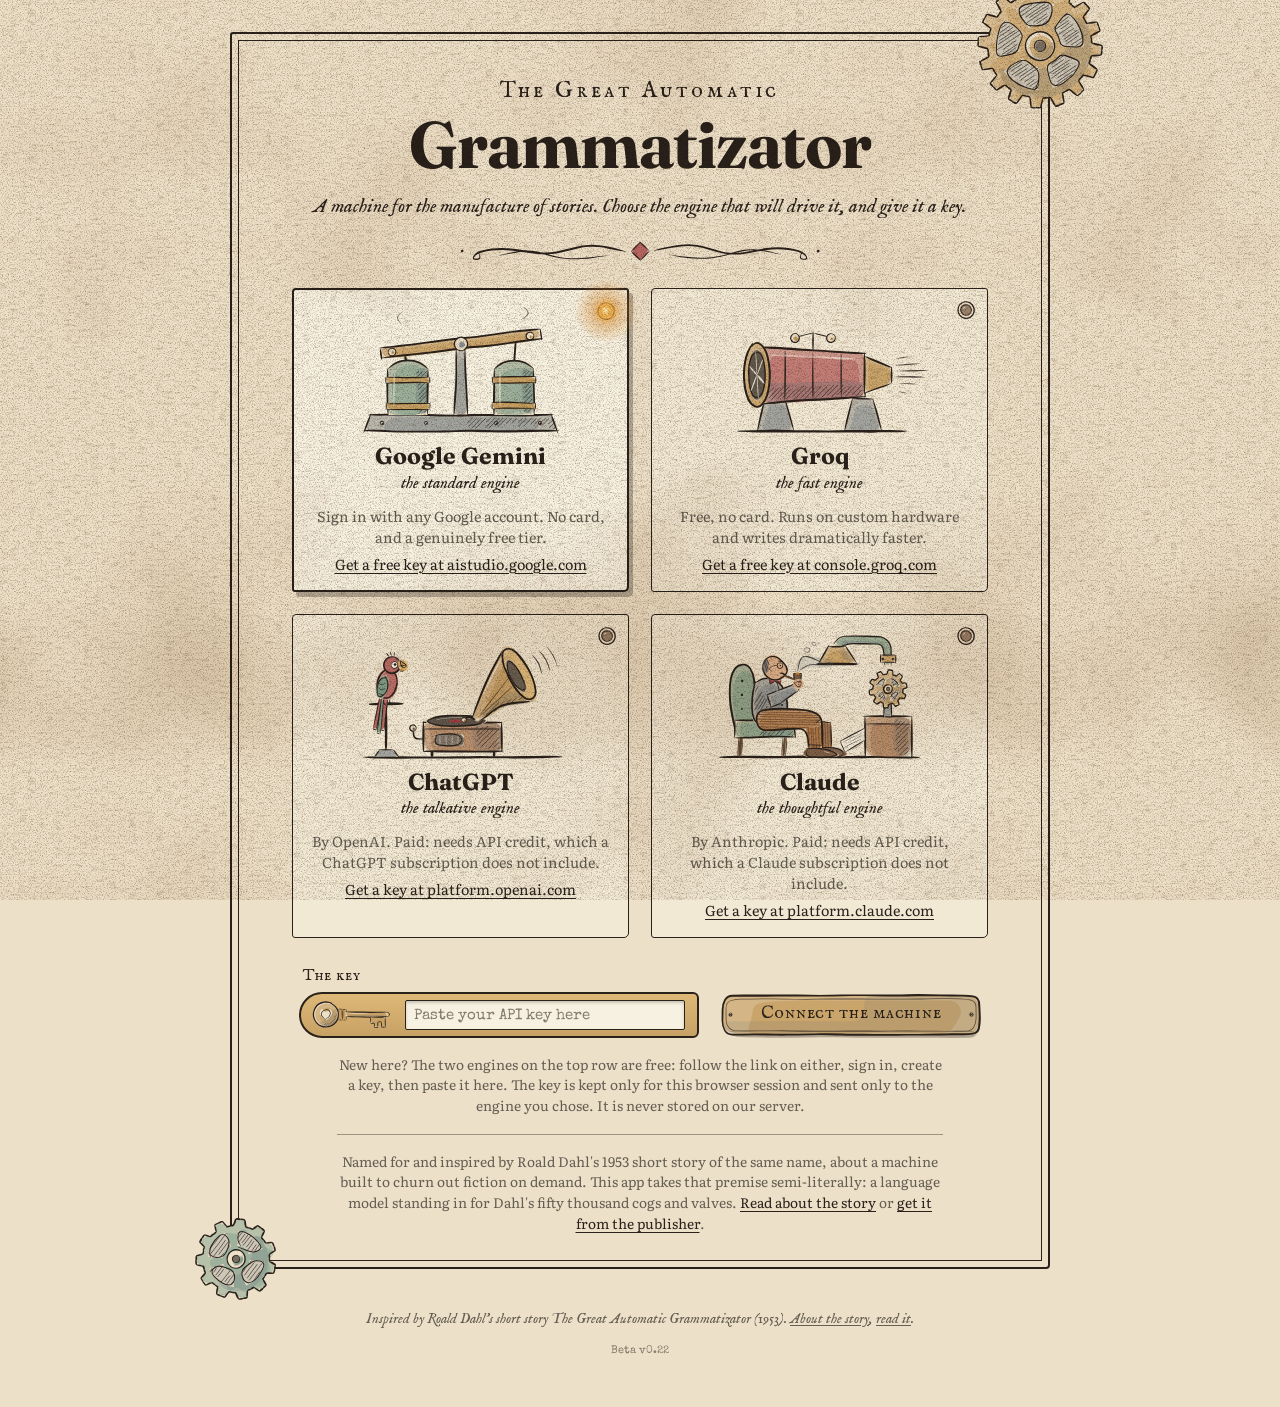
==== commit c6d91a23: "Animate the drawings: engines, key, workshop, idle gearing (v0.22) Every drawing now moves a little." ====
--- a/index.html
+++ b/index.html
@@ -135,6 +135,20 @@
 
       <!-- ---- moving parts with no controls on them ---------------------------- -->
       <div class="scenery" aria-hidden="true">
+        <!-- The room's small lives. Each is a piece of the plate lifted out into its own
+             file so that it can move. The file carries its own motion; js/art.js then
+             rebuilds it here as layers, which is the cheap way to play it. Positions
+             are written into css/layout.css by the drawing build. -->
+        <img class="sprite life life--lamp-a" src="assets/svg/parts/life-lamp-a.svg" alt="">
+        <img class="sprite life life--lamp-b" src="assets/svg/parts/life-lamp-b.svg" alt="">
+        <img class="sprite life life--fire" src="assets/svg/parts/life-fire.svg" alt="">
+        <img class="sprite life life--needle" src="assets/svg/parts/life-needle.svg" alt="">
+        <img class="sprite life life--weight" src="assets/svg/parts/life-weight.svg" alt="">
+        <img class="sprite life life--drip" src="assets/svg/parts/life-drip.svg" alt="">
+        <img class="sprite life life--mouse" src="assets/svg/parts/life-mouse.svg" alt="">
+        <img class="sprite life life--kettle" src="assets/svg/parts/life-kettle.svg" alt="">
+        <img class="sprite life life--cat" src="assets/svg/parts/life-cat.svg" alt="">
+        <img class="sprite life life--peeper" src="assets/svg/parts/life-peeper.svg" alt="">
         <img class="sprite turns flywheel" src="assets/svg/parts/flywheel.svg" alt="">
         <img class="sprite turns cog-big" src="assets/svg/parts/cog-a.svg" alt="">
         <img class="sprite turns turns--back cog-mid" src="assets/svg/parts/cog-b.svg" alt="">
@@ -324,7 +338,7 @@
         <button type="button" class="crank" id="btn-scramble" aria-label="Scramble the pre-selectors" title="Scramble the pre-selectors">
           <img src="assets/svg/parts/crank.svg" alt="">
         </button>
-        <p class="makers-plate">after <a href="https://en.wikipedia.org/wiki/The_Great_Automatic_Grammatizator" target="_blank" rel="noopener noreferrer">Roald Dahl</a>, 1953<br><span id="build-tag-console">Mark IV, v0.21</span></p>
+        <p class="makers-plate">after <a href="https://en.wikipedia.org/wiki/The_Great_Automatic_Grammatizator" target="_blank" rel="noopener noreferrer">Roald Dahl</a>, 1953<br><span id="build-tag-console">Mark IV, v0.22</span></p>
       </aside>
 
       <!-- ---- centre: status flag, word counter, the paper, its actions ---------------- -->
@@ -461,7 +475,7 @@
     <a href="https://en.wikipedia.org/wiki/The_Great_Automatic_Grammatizator" target="_blank" rel="noopener noreferrer">About the story</a>,
     <a href="https://www.penguin.co.uk/books/192016/the-great-automatic-grammatizator-a-roald-dahl-short-story-by-dahl-roald/9781405911153" target="_blank" rel="noopener noreferrer">read it</a>.
   </p>
-  <p class="build-tag" id="build-tag">Beta v0.21</p>
+  <p class="build-tag" id="build-tag">Beta v0.22</p>
 </footer>
 <div class="grain grain--page" aria-hidden="true"></div>
 
@@ -470,6 +484,7 @@
 <script src="js/composer.js"></script>
 <script src="js/sound.js"></script>
 <script src="js/stage.js"></script>
+<script src="js/art.js"></script>
 <script src="js/machine.js"></script>
 <script src="js/screens/engine-connect.js"></script>
 <script src="js/screens/ignition-onboarding.js"></script>
--- a/css/layout.css
+++ b/css/layout.css
@@ -128,3 +128,15 @@
   --gear-y-2: 284px;
   --gear-y-3: 332px;
 }
+
+/* Where each lifted-out moving part is laid back over the plate (LIFE in layout.py). */
+.life--cat { left: 228px; top: -10px; width: 124px; height: 98px; }
+.life--drip { left: 1646px; top: 868px; width: 20px; height: 40px; }
+.life--fire { left: -166px; top: 790px; width: 52px; height: 38px; }
+.life--kettle { left: 330px; top: -26px; width: 114px; height: 146px; }
+.life--lamp-a { left: 290px; top: -150px; width: 80px; height: 104px; }
+.life--lamp-b { left: 1230px; top: -150px; width: 80px; height: 104px; }
+.life--mouse { left: -52px; top: 872px; width: 180px; height: 28px; }
+.life--needle { left: -184px; top: 418px; width: 40px; height: 40px; }
+.life--peeper { left: 788px; top: 108px; width: 24px; height: 24px; }
+.life--weight { left: 434px; top: 602px; width: 50px; height: 154px; }
--- a/css/base.css
+++ b/css/base.css
@@ -104,6 +104,13 @@
 
 
 img, svg {
+  display: block;
+  max-width: 100%;
+}
+
+/* A drawing that js/art.js has rebuilt in the page in place of its <img> (see there).
+   It has to sit in the layout exactly as the image did. */
+.art {
   display: block;
   max-width: 100%;
 }
--- a/css/stage.css
+++ b/css/stage.css
@@ -79,7 +79,7 @@
 .cog-mid    { left: calc(var(--cog-b-x) - 44px); top: calc(var(--cog-b-y) - 44px); width: 88px; }
 .gear       { left: calc(var(--gear-x) - 30px); width: 60px; }
 .gear--1    { top: calc(var(--gear-y-1) - 30px); }
-.gear--2    { top: calc(var(--gear-y-2) - 30px); rotate: 22.5deg; }
+.gear--2    { top: calc(var(--gear-y-2) - 30px); rotate: 22.5deg; }   /* also --rest in animations.css */
 .gear--3    { top: calc(var(--gear-y-3) - 30px); }
 
 .whistle {
--- a/css/animations.css
+++ b/css/animations.css
@@ -1,8 +1,16 @@
-/* Motion. The console's is all keyed off two things js/machine.js sets on the stage:
+/* Motion. There are two kinds, and only one of them is here.
+
+   What a drawing does by itself (the parrot, the gentleman's pipe, the cat, the kettle,
+   the mouse) is written into its own SVG file by the drawing code (tools/draw/), and
+   played by js/art.js, which rebuilds the drawing in the page as layers. Those files
+   honour "reduce motion" themselves.
+
+   What the PAGE moves is here: whole parts turned, slid or faded by what the machine is
+   doing. The console's is keyed off two things js/machine.js sets on the stage:
 
      data-machine-state = idle | composing | paused | concluded | jammed
-     .is-running          while anything should be turning (it outlives "composing" by
-                          a couple of seconds, so the gearing can coast to a stop)
+     .is-running          while the gearing is being driven (it outlives "composing" by
+                          a couple of seconds, so it can coast down)
 
    One-off flourishes (a puff of steam, the bell, a jam's shudder, a drum rolling) are
    played from JS with the Web Animations API, as is the ignition-to-console wipe in
@@ -43,24 +51,44 @@
 
 /* ---- things that turn ---------------------------------------------------------------- */
 
+/* Each wheel carries two rotations at once, which add up.
+     turn   is the machine being driven: full speed, and only while .is-running.
+     creep  is the machine ticking over: the same gearing fourteen times slower (so the
+            teeth still mesh), and it never stops unless the machine is paused or jammed.
+   They are separate properties (transform and rotate) so that neither disturbs the
+   other: when the drive coasts to a stop, the creep simply carries on from there.
+   --rest is for a wheel that is drawn turned (the middle gear, by half a tooth). */
+@keyframes creep {
+  from { rotate: var(--rest, 0deg); }
+  to { rotate: calc(var(--rest, 0deg) + 360deg); }
+}
+
+.stage { --drive: paused; --idle: running; }
+.stage.is-running { --drive: running; }
+/* Paused holds everything exactly where it is. A jam stops the creep too: it is stuck. */
+.stage[data-machine-state="paused"] { --drive: paused; --idle: paused; }
+.stage[data-machine-state="jammed"] { --idle: paused; }
+
 .turns {
-  animation: turn 9s linear infinite;
-  animation-play-state: paused;
+  --turn: 9s;
+  animation: turn var(--turn) linear infinite, creep calc(var(--turn) * 14) linear infinite;
+  animation-play-state: var(--drive), var(--idle);
 }
 .turns--back { animation-direction: reverse; }
-.flywheel { animation-duration: 6.5s; }
-.cog-big  { animation-duration: 9s; }
-.cog-mid  { animation-duration: 6.19s; }   /* 9s x 11/16: its tooth count against the big cog's */
-.gear     { animation-duration: 4.2s; }
+.flywheel { --turn: 6.5s; }
+.cog-big  { --turn: 9s; }
+.cog-mid  { --turn: 6.19s; }   /* 9s x 11/16: its tooth count against the big cog's */
+.gear     { --turn: 4.2s; }
+.gear--2  { --rest: 22.5deg; }
 
 .governor-arms {
   animation: governor-turn 0.9s ease-in-out infinite;
-  animation-play-state: paused;
+  animation-play-state: var(--drive);
 }
 
 .piston {
   animation: piston-bob 1.1s ease-in-out infinite;
-  animation-play-state: paused;
+  animation-play-state: var(--drive);
 }
 .piston:nth-child(1) { animation-delay: -1.0s; }
 .piston:nth-child(2) { animation-delay: -0.7s; }
@@ -69,19 +97,43 @@
 .piston:nth-child(5) { animation-delay: -0.2s; }
 .piston:nth-child(6) { animation-delay: -0.55s; }
 
-.stage.is-running .turns,
-.stage.is-running .governor-arms,
-.stage.is-running .piston {
-  animation-play-state: running;
-}
-/* Paused holds everything exactly where it is. */
-.stage[data-machine-state="paused"] .turns,
-.stage[data-machine-state="paused"] .governor-arms,
-.stage[data-machine-state="paused"] .piston {
-  animation-play-state: paused;
+/* The pedal gauges shiver while the gearing is driven. (transform, so that it adds to
+   the needle's reading, which is set with rotate.) */
+@keyframes needle-shiver {
+  0%, 100% { transform: rotate(-1.2deg); }
+  35% { transform: rotate(1.5deg); }
+  70% { transform: rotate(-0.5deg); }
+}
+.stage.is-running .gauge .gauge-needle { animation: needle-shiver 0.83s ease-in-out infinite; }
+.stage.is-running .pedal--intensity .gauge-needle { animation-duration: 0.71s; }
+.stage[data-machine-state="paused"] .gauge .gauge-needle { animation-play-state: paused; }
+
+/* At rest, and before anyone has pulled it, the lever gives a small twitch every so
+   often: this is the thing to pull. Not once it is thrown, and not under the pointer,
+   where it has its own lean. */
+@keyframes lever-beckon {
+  0%, 84%, 100% { transform: none; }
+  87% { transform: rotate(4deg); }
+  90% { transform: rotate(-1deg); }
+  93% { transform: rotate(2.4deg); }
+  97% { transform: none; }
+}
+.stage[data-machine-state="idle"] .lever:not(.is-engaged):not(:hover):not(:disabled) .lever-arm {
+  animation: lever-beckon 8s ease-in-out 3s infinite;
 }
 
 /* ---- valves -------------------------------------------------------------------------------- */
+
+/* Warm but not working: a low glow that comes and goes, each valve in its own time. */
+@keyframes valve-idle {
+  0%, 100% { opacity: 0.12; }
+  50% { opacity: 0.34; }
+}
+.stage[data-machine-state="idle"] .valve-glow,
+.stage[data-machine-state="concluded"] .valve-glow {
+  animation: valve-idle 5.6s ease-in-out infinite;
+  animation-delay: calc(var(--i) * -1.37s);
+}
 
 .stage[data-machine-state="composing"] .valve-glow {
   opacity: 1;
@@ -98,6 +150,54 @@
 
 .stage[data-machine-state="jammed"] .flag-lamp {
   animation: lamp-blink 0.9s steps(1) infinite;
+}
+
+/* ---- the title page and the boot screen ---------------------------------------------------- */
+
+/* The two cogs behind the corners of the title page turn, slowly, all the time. They
+   speed up while the pointer is on "Connect the machine" (engine-connect.js: a change
+   of playback rate, which unlike a change of duration does not make them jump). */
+.frontispiece-cog--a { animation: turn 64s linear infinite; }
+.frontispiece-cog--b { animation: turn 44s linear infinite reverse; }   /* 64s x 11/16 */
+
+/* A valve that has lit comes up, then breathes. */
+@keyframes valve-light {
+  from { opacity: 0; }
+  to { opacity: 0.55; }
+}
+.ignition-valve.is-lit .ignition-valve-glow {
+  animation: valve-light 700ms var(--ease-standard) both, valve-breathe 2.6s ease-in-out 700ms infinite;
+}
+.ignition-valve:nth-child(2n).is-lit .ignition-valve-glow { animation-duration: 700ms, 3.1s; }
+.ignition-valve:nth-child(3n).is-lit .ignition-valve-glow { animation-duration: 700ms, 2.2s; }
+
+/* The drawings that move by themselves are normally taken apart into layers by
+   js/art.js. Where that has not happened and one is still an <img>, it repaints itself
+   on every frame. On a layer of its own that costs only its own few square inches;
+   without one, the browser repaints whatever it sits on as well, which on the console
+   is the whole plate. (will-change: opacity rather than transform, because a transform
+   hint also freezes the scale the layer is drawn at, and the stage is rescaled whenever
+   the window is.) */
+img.life,
+img.engine-card-art,
+img.key-plate-art,
+img.flourish {
+  will-change: opacity;
+}
+
+/* ---- dozing --------------------------------------------------------------------------------- */
+
+/* Nobody has touched the page for a few minutes (js/art.js): everything that moves
+   only to be looked at stops where it is, so that an abandoned tab is not drawing
+   frames. --ps is the play state of every drawing js/art.js has rebuilt; a custom
+   property, because that is what crosses into their shadow trees. */
+html.is-dozing .art { --ps: paused; }
+html.is-dozing .stage { --idle: paused; }
+html.is-dozing .frontispiece-cog,
+html.is-dozing .valve-glow,
+html.is-dozing .ignition-valve-glow,
+html.is-dozing .lever-arm {
+  animation-play-state: paused;
 }
 
 .manuscript-text .write-head {
@@ -141,11 +241,18 @@
   .turns,
   .governor-arms,
   .piston,
+  .gauge .gauge-needle,
+  .lever .lever-arm,
+  .frontispiece-cog,
   .manuscript-text .write-head,
   .stage[data-machine-state="jammed"] .flag-lamp,
-  .stage[data-machine-state="composing"] .valve-glow {
-    animation: none;
+  .stage .valve-glow,
+  .ignition-valve .ignition-valve-glow {
+    animation: none !important;
   }
+  /* Still, but not dark: the state has to show without the motion. */
+  .stage[data-machine-state="idle"] .valve-glow,
+  .stage[data-machine-state="concluded"] .valve-glow { opacity: 0.22; }
   .shutter,
   .lever-arm,
   .stop-knob,
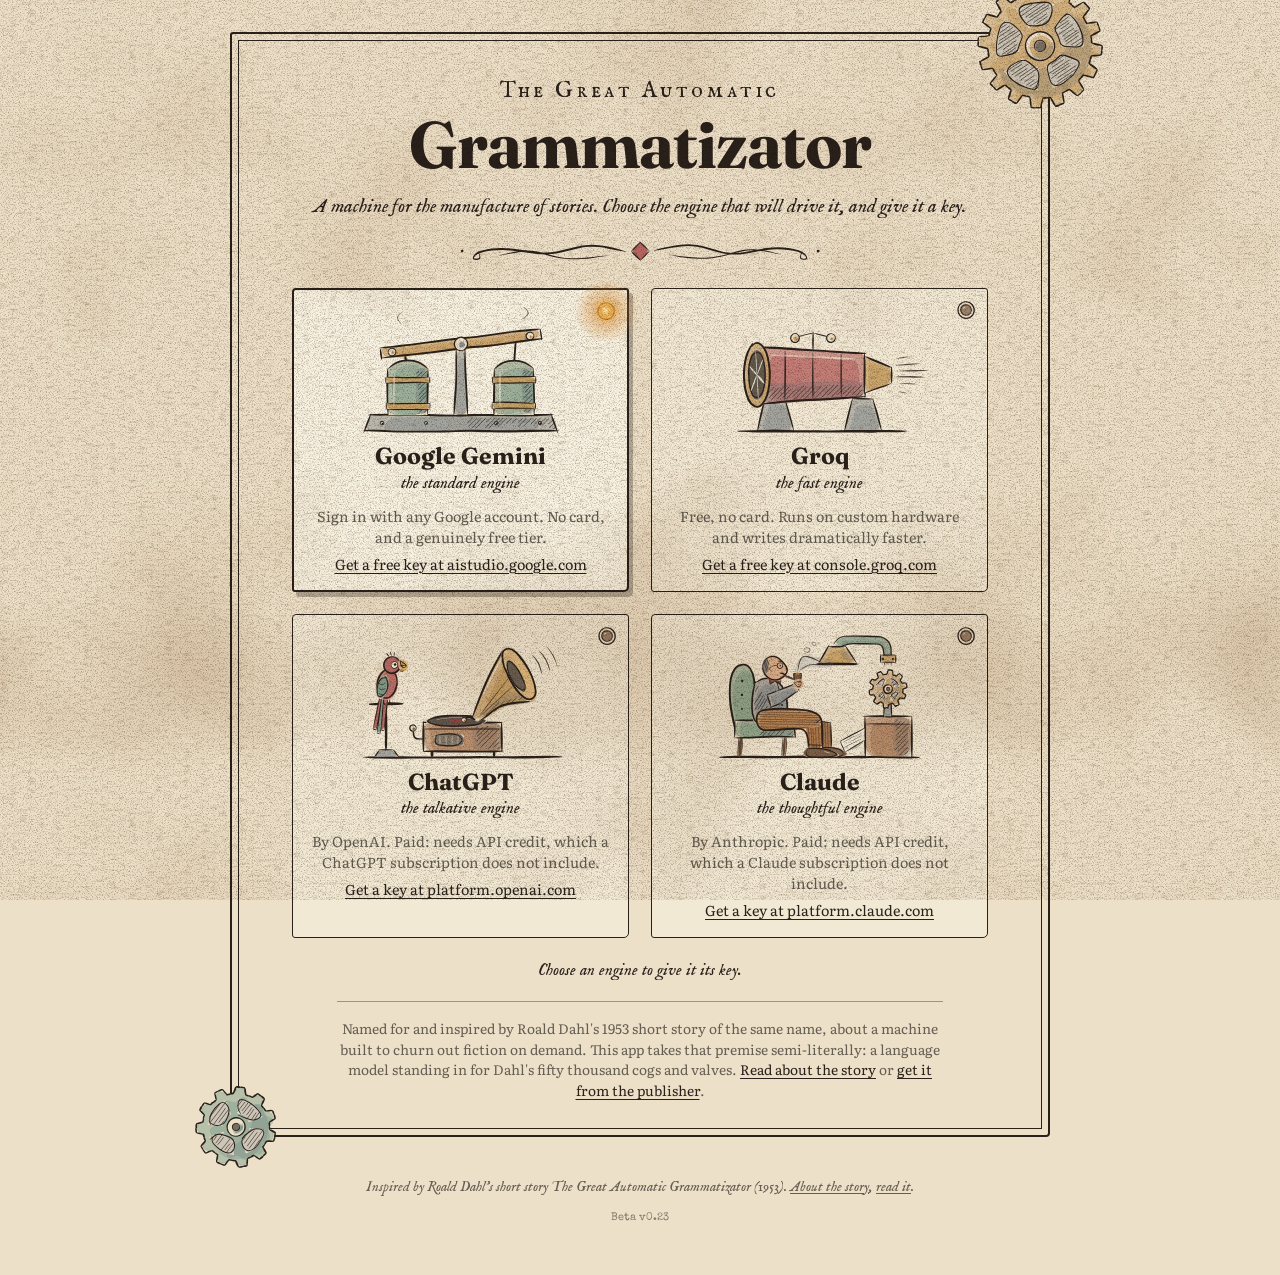
==== commit bb90ab70: "Put the key in a dialog on the title page (v0.23) Henry: "the grid of 4 LLM options is now so tall t" ====
--- a/index.html
+++ b/index.html
@@ -72,18 +72,36 @@
       </label>
     </fieldset>
 
-    <div class="key-row">
-      <label class="key-field" for="api-key-input" id="api-key-field">
-        <span class="key-field-label">The key</span>
-        <span class="key-plate">
-          <img class="key-plate-art" src="assets/svg/parts/key.svg" alt="">
-          <input type="password" id="api-key-input" autocomplete="off" spellcheck="false" placeholder="Paste your API key here">
-        </span>
-      </label>
-      <button type="button" class="plaque plaque--large" id="btn-connect">Connect the machine</button>
-    </div>
-    <p class="connect-error" id="connect-error" role="alert" hidden></p>
-    <p class="key-hint" id="api-key-hint">New here? The two engines on the top row are free: follow the link on either, sign in, create a key, then paste it here. The key is kept only for this browser session and sent only to the engine you chose. It is never stored on our server.</p>
+    <p class="engine-prompt">Choose an engine to give it its key.</p>
+
+    <!-- The key goes in here, over the page, once an engine is chosen
+         (engine-connect.js). With four engines the cards fill most windows, and a key
+         field underneath them was out of sight. -->
+    <dialog class="key-dialog" id="key-dialog" aria-labelledby="key-dialog-title">
+      <form method="dialog" class="key-dialog-form" id="key-dialog-form">
+        <button type="submit" value="cancel" class="key-dialog-close" aria-label="Close" formnovalidate>&times;</button>
+        <img class="key-dialog-art" id="key-dialog-art" src="assets/svg/parts/engine-gemini.svg" alt="">
+        <h2 class="key-dialog-title" id="key-dialog-title">Google Gemini</h2>
+        <p class="key-dialog-tag" id="key-dialog-tag">the standard engine</p>
+        <a class="engine-card-link key-dialog-link" id="key-dialog-link" href="https://aistudio.google.com/apikey" target="_blank" rel="noopener noreferrer">Get a free key at aistudio.google.com</a>
+
+        <div class="key-row">
+          <label class="key-field" for="api-key-input" id="api-key-field">
+            <span class="key-field-label">The key</span>
+            <span class="key-plate">
+              <img class="key-plate-art" src="assets/svg/parts/key.svg" alt="">
+              <input type="password" id="api-key-input" autocomplete="off" spellcheck="false" placeholder="Paste your API key here">
+            </span>
+          </label>
+        </div>
+        <p class="connect-error" id="connect-error" role="alert" hidden></p>
+        <div class="key-dialog-actions">
+          <button type="submit" value="cancel" class="key-dialog-cancel" formnovalidate>Choose another engine</button>
+          <button type="button" class="plaque plaque--large" id="btn-connect">Connect the machine</button>
+        </div>
+        <p class="key-hint" id="api-key-hint">Follow the link above, sign in, create a key, then paste it here. The key is kept only for this browser session and sent only to the engine you chose. It is never stored on our server.</p>
+      </form>
+    </dialog>
 
     <p class="connect-inspo">Named for and inspired by Roald Dahl's 1953 short story of the same name, about a machine built to churn out fiction on demand. This app takes that premise semi-literally: a language model standing in for Dahl's fifty thousand cogs and valves. <a href="https://en.wikipedia.org/wiki/The_Great_Automatic_Grammatizator" target="_blank" rel="noopener noreferrer">Read about the story</a> or <a href="https://www.penguin.co.uk/books/192016/the-great-automatic-grammatizator-a-roald-dahl-short-story-by-dahl-roald/9781405911153" target="_blank" rel="noopener noreferrer">get it from the publisher</a>.</p>
   </div>
@@ -338,7 +356,7 @@
         <button type="button" class="crank" id="btn-scramble" aria-label="Scramble the pre-selectors" title="Scramble the pre-selectors">
           <img src="assets/svg/parts/crank.svg" alt="">
         </button>
-        <p class="makers-plate">after <a href="https://en.wikipedia.org/wiki/The_Great_Automatic_Grammatizator" target="_blank" rel="noopener noreferrer">Roald Dahl</a>, 1953<br><span id="build-tag-console">Mark IV, v0.22</span></p>
+        <p class="makers-plate">after <a href="https://en.wikipedia.org/wiki/The_Great_Automatic_Grammatizator" target="_blank" rel="noopener noreferrer">Roald Dahl</a>, 1953<br><span id="build-tag-console">Mark IV, v0.23</span></p>
       </aside>
 
       <!-- ---- centre: status flag, word counter, the paper, its actions ---------------- -->
@@ -475,7 +493,7 @@
     <a href="https://en.wikipedia.org/wiki/The_Great_Automatic_Grammatizator" target="_blank" rel="noopener noreferrer">About the story</a>,
     <a href="https://www.penguin.co.uk/books/192016/the-great-automatic-grammatizator-a-roald-dahl-short-story-by-dahl-roald/9781405911153" target="_blank" rel="noopener noreferrer">read it</a>.
   </p>
-  <p class="build-tag" id="build-tag">Beta v0.22</p>
+  <p class="build-tag" id="build-tag">Beta v0.23</p>
 </footer>
 <div class="grain grain--page" aria-hidden="true"></div>
 
--- a/css/connect.css
+++ b/css/connect.css
@@ -217,8 +217,105 @@
 }
 .connect-inspo a { color: var(--color-ink); text-underline-offset: 3px; }
 
+/* ---- the key dialog --------------------------------------------------------------- */
+
+.engine-prompt {
+  margin: -6px 0 0;
+  font-style: italic;
+  font-size: 1.05rem;
+}
+
+/* A card laid over the page once an engine is chosen (engine-connect.js). */
+.key-dialog {
+  width: min(560px, calc(100vw - 32px));
+  max-height: calc(100dvh - 32px);
+  padding: 0;
+  overflow: auto;
+  background: var(--color-parchment);
+  color: var(--color-ink);
+  border: 2.5px solid var(--color-ink);
+  border-radius: 4px 3px 5px 3px;
+  box-shadow: 6px 8px 0 rgba(42, 33, 27, 0.35);
+}
+.key-dialog::backdrop {
+  background: rgba(42, 33, 27, 0.55);
+}
+.key-dialog-form {
+  position: relative;
+  display: grid;
+  /* one column, never wider than the dialog, however long a line inside it */
+  grid-template-columns: minmax(0, 1fr);
+  justify-items: center;
+  gap: 4px;
+  padding: 26px 30px 22px;
+  text-align: center;
+}
+.key-dialog-close {
+  position: absolute;
+  right: 8px;
+  top: 4px;
+  width: 40px;
+  height: 40px;
+  padding: 0;
+  border: 0;
+  background: none;
+  color: var(--color-ink);
+  font-size: 30px;
+  line-height: 1;
+  cursor: pointer;
+}
+.key-dialog-close:focus-visible,
+.key-dialog-cancel:focus-visible {
+  outline: 3px solid var(--color-valve-glow);
+  outline-offset: 2px;
+}
+.key-dialog-art { width: 210px; height: 128px; }
+.key-dialog-title {
+  margin: 4px 0 0;
+  font-family: var(--font-display);
+  font-weight: 700;
+  font-size: 1.6rem;
+  line-height: 1.1;
+}
+.key-dialog-tag { margin: 0; font-style: italic; font-size: 1.05rem; }
+.key-dialog-link { margin: 6px 0 14px; font-family: var(--font-body); font-size: 0.95rem; }
+.key-dialog .key-row { width: 100%; }
+.key-dialog .key-field { max-width: none; }
+.key-dialog .connect-error { margin: 10px 0 0; }
+.key-dialog-actions {
+  display: flex;
+  flex-wrap: wrap;
+  align-items: center;
+  justify-content: center;
+  gap: 12px 22px;
+  margin-top: 16px;
+}
+.key-dialog-cancel {
+  padding: 6px 4px;
+  border: 0;
+  background: none;
+  color: var(--color-ink);
+  font-family: var(--font-body);
+  font-size: 0.95rem;
+  text-decoration: underline;
+  text-underline-offset: 3px;
+  cursor: pointer;
+}
+.key-dialog .key-hint { margin-top: 14px; }
+
+@media (prefers-reduced-motion: no-preference) {
+  .key-dialog[open] { animation: key-dialog-in 180ms var(--ease-standard); }
+  @keyframes key-dialog-in {
+    from { opacity: 0; translate: 0 10px; }
+  }
+}
+
 @media (max-width: 700px) {
-  .frontispiece { padding: 34px 22px 26px; }
+  .key-dialog-form { padding: 22px 16px 18px; }
+  .key-dialog-actions { flex-direction: column-reverse; }
+  .frontispiece { padding: 34px 22px 26px; min-width: 0; }
+  /* At its desktop size the one long word would push the page wider than a phone. */
+  .connect-title { font-size: min(2.6rem, 9vw); }
   .engine-choice { grid-template-columns: 1fr; }
   .key-row { flex-direction: column; align-items: stretch; }
   .key-field { max-width: none; }
